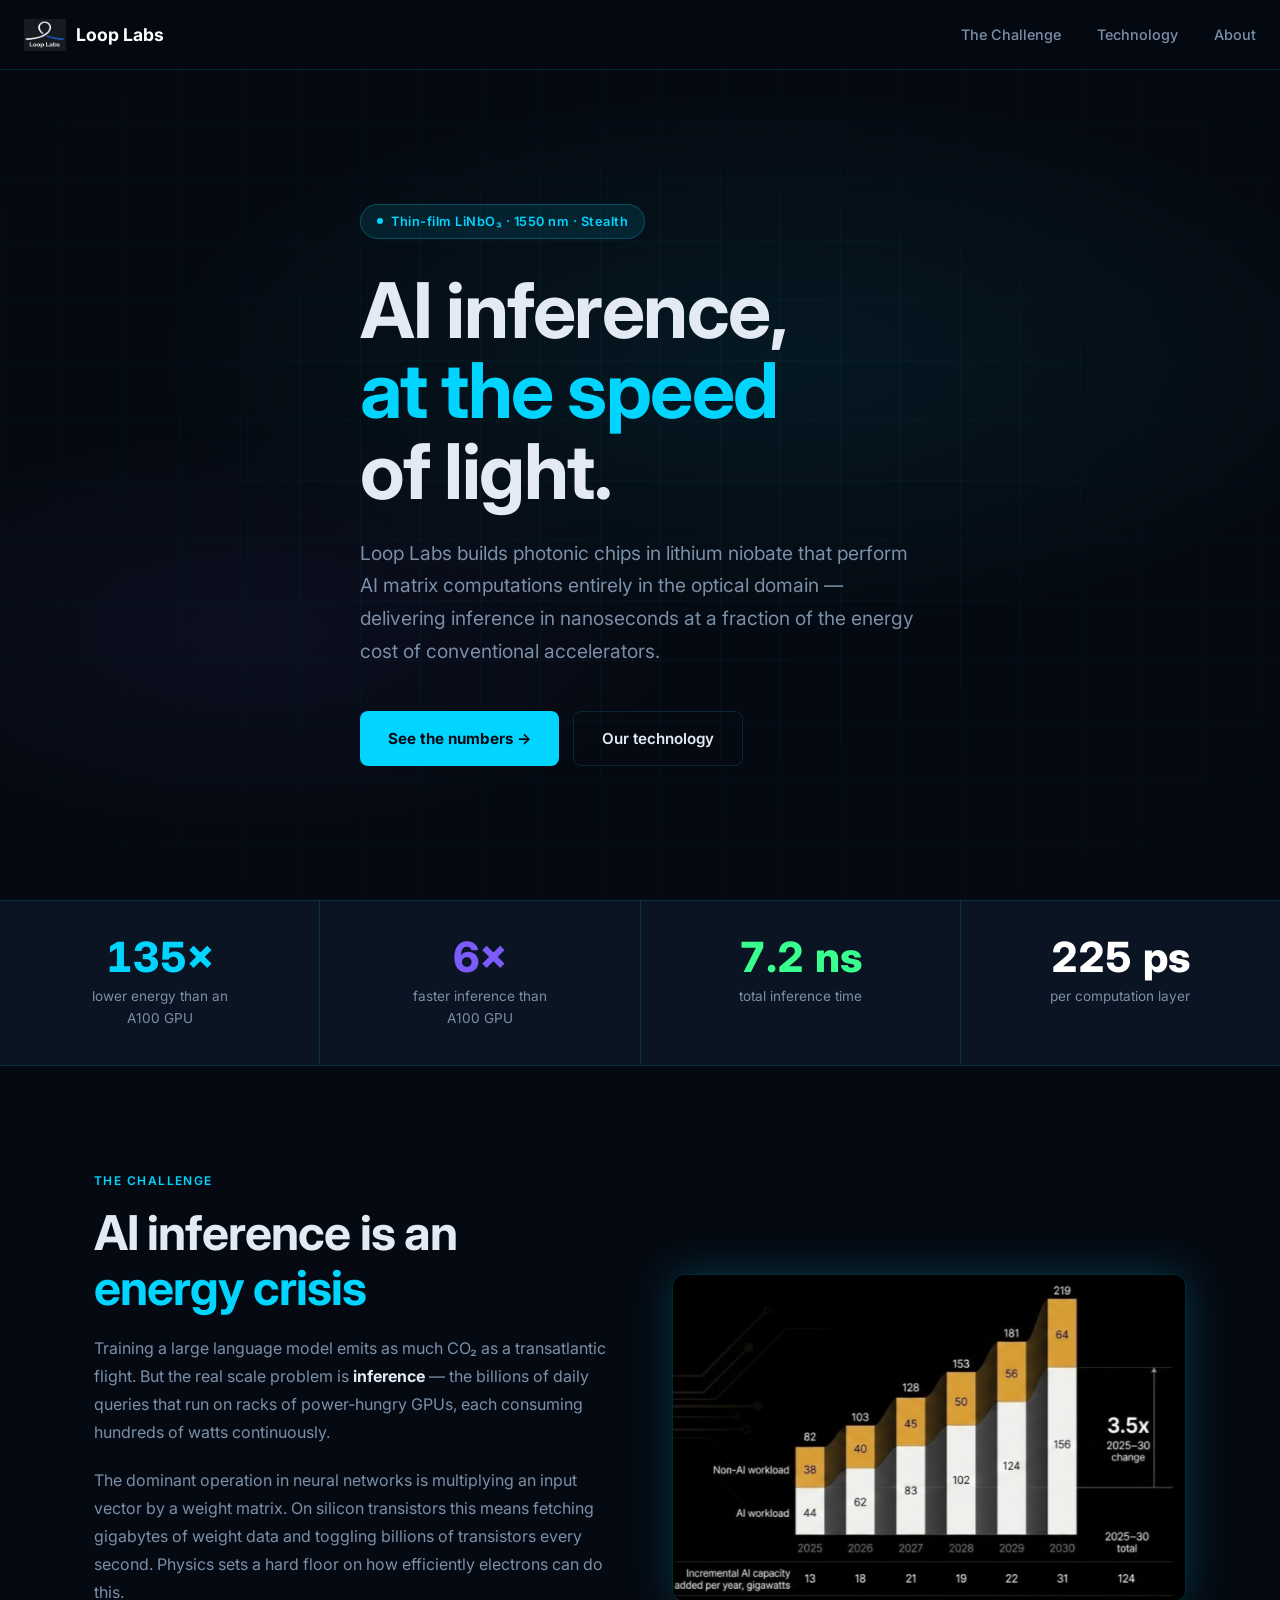
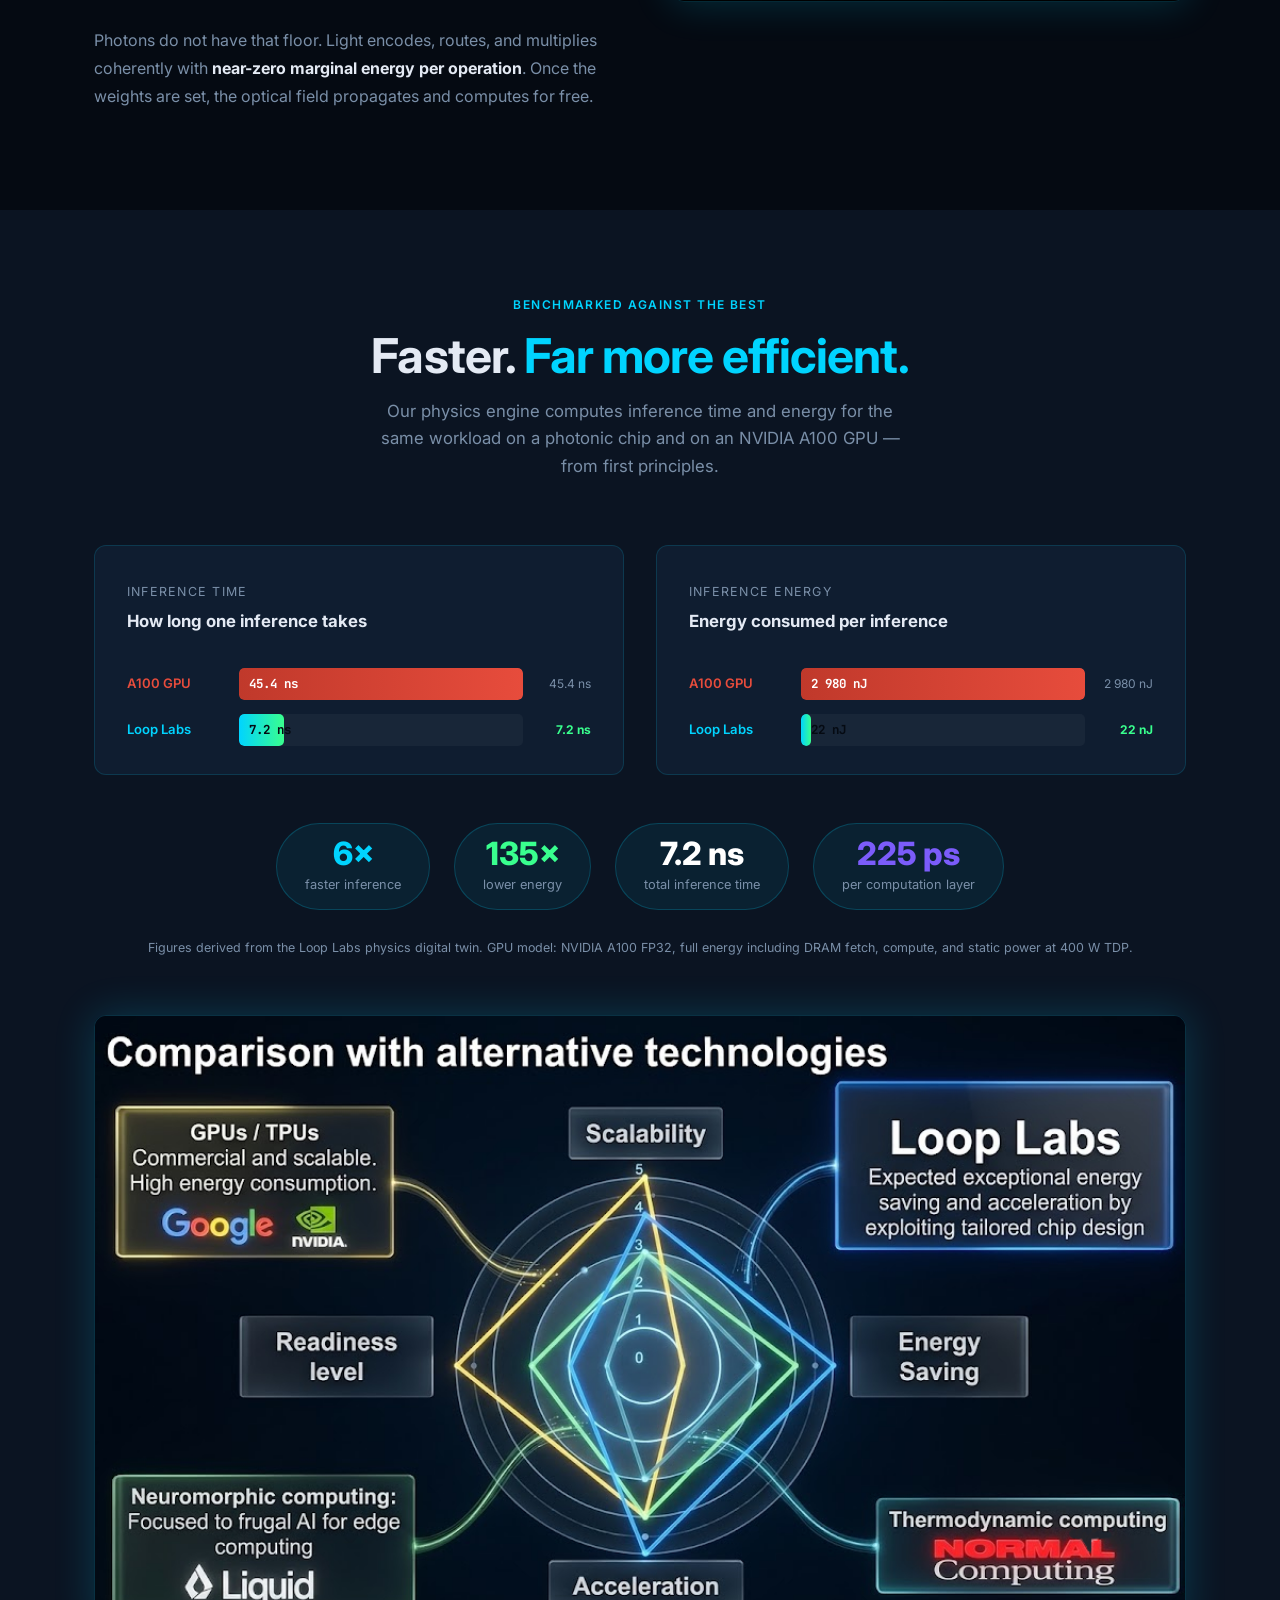
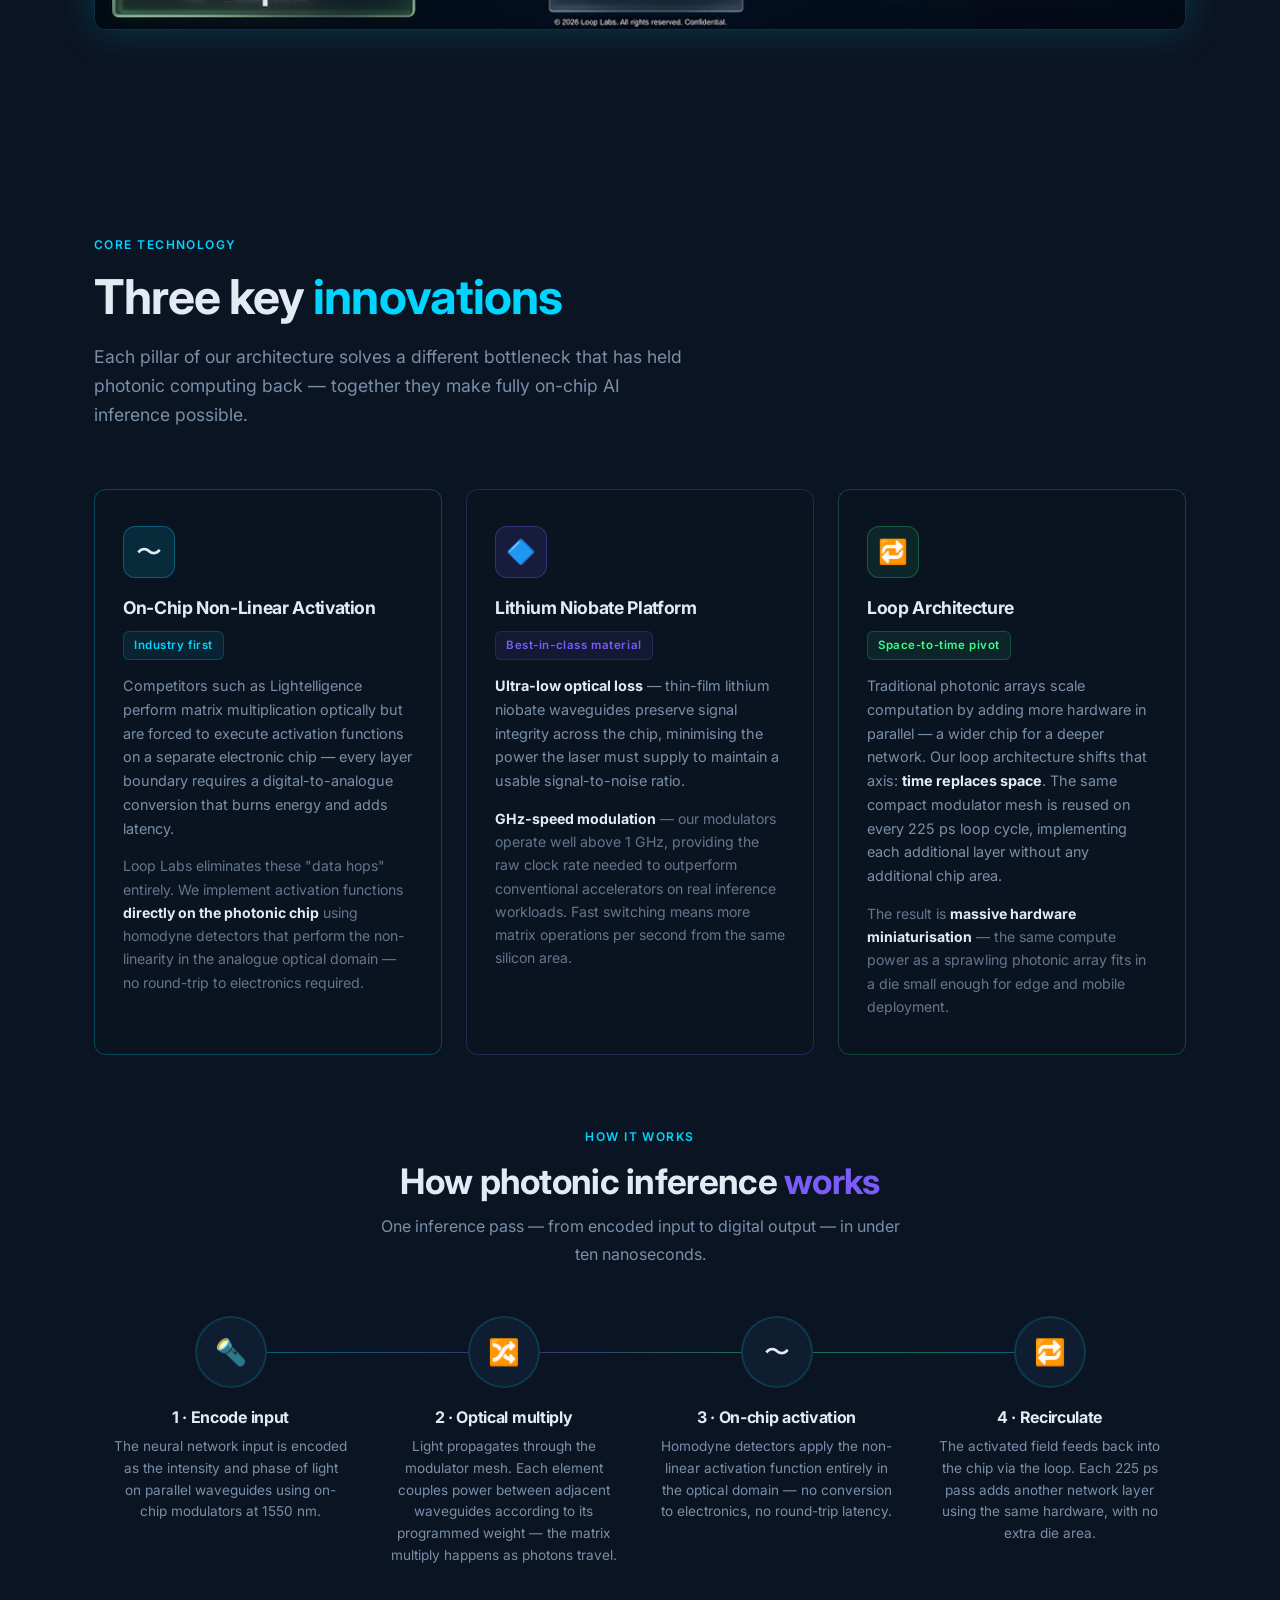
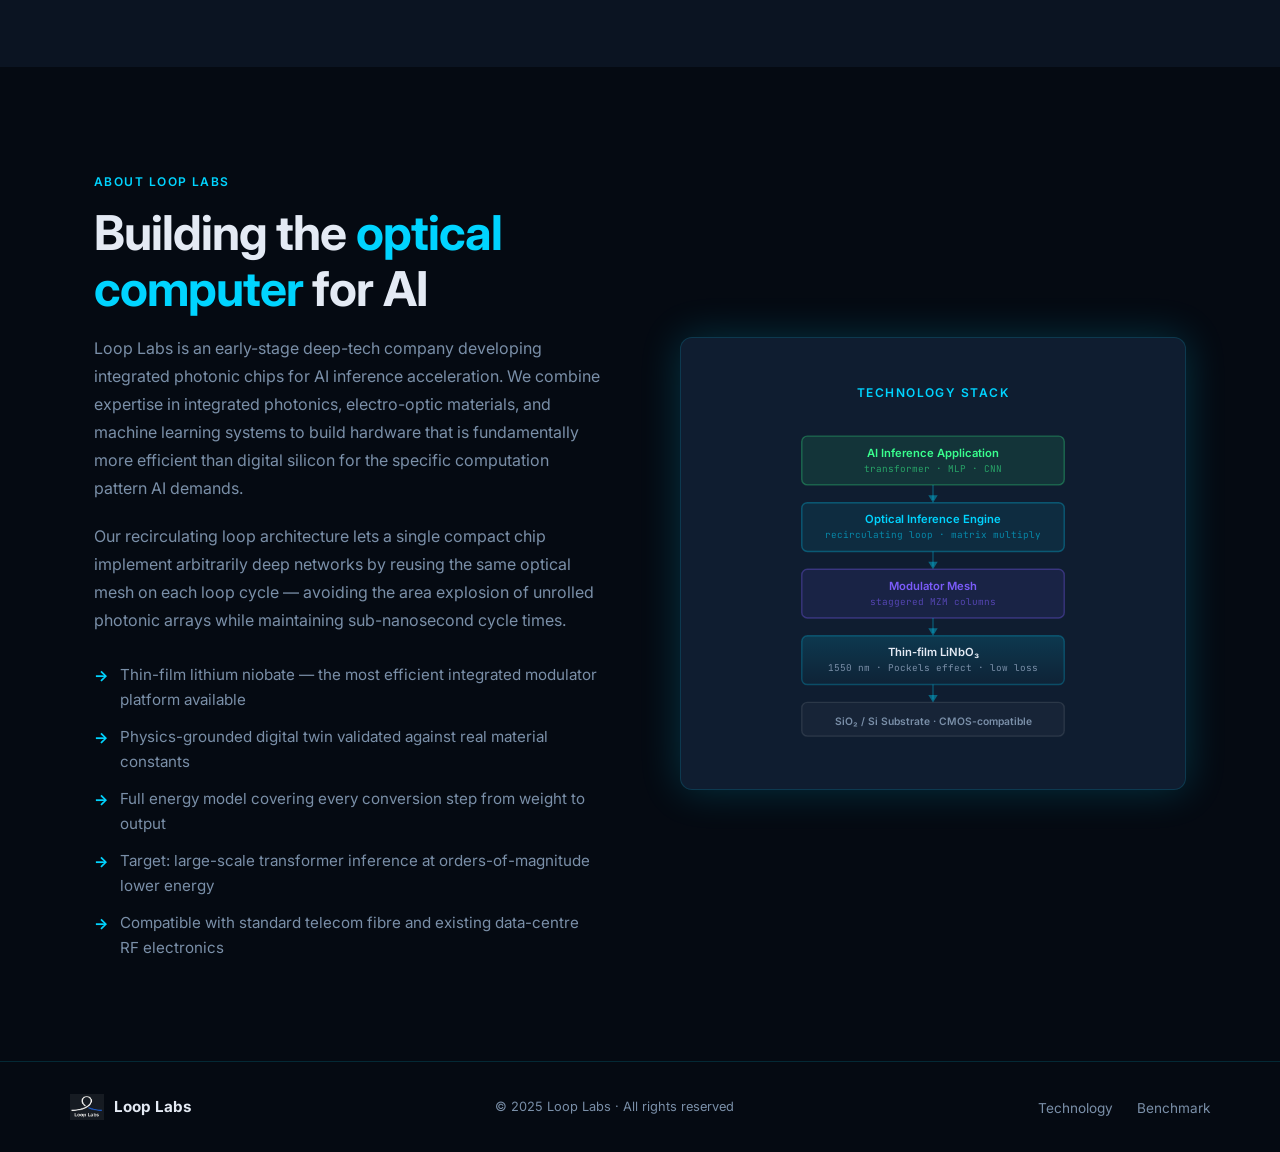
==== index.html @ 41be697d "addition content of extended abstract" ====
<!DOCTYPE html>
<html lang="en">
<head>
  <meta charset="UTF-8" />
  <meta name="viewport" content="width=device-width, initial-scale=1.0" />
  <title>Loop Labs — Photonic AI Acceleration</title>
  <meta name="description" content="Loop Labs builds lithium-niobate photonic chips that accelerate AI inference at orders-of-magnitude lower energy than GPUs." />
  <link rel="preconnect" href="https://fonts.googleapis.com" />
  <link rel="preconnect" href="https://fonts.gstatic.com" crossorigin />
  <link href="https://fonts.googleapis.com/css2?family=Inter:wght@400;500;600;700;800&family=JetBrains+Mono:wght@400;700&display=swap" rel="stylesheet" />
  <link rel="stylesheet" href="style.css" />
  <style>
    /* ── Comparison section ──────────────────────────────────────── */
    #comparison {
      background: var(--bg);
      padding: 80px 0 100px;
    }
    .comparison-header {
      text-align: center;
      margin-bottom: 64px;
    }
    .comparison-header h2 {
      font-size: clamp(2rem, 4vw, 3rem);
      margin-bottom: 14px;
    }
    .comparison-header p {
      color: var(--muted);
      font-size: 1.05rem;
      max-width: 520px;
      margin: 0 auto;
    }
    .compare-grid {
      display: grid;
      grid-template-columns: 1fr 1fr;
      gap: 32px;
      margin-bottom: 48px;
    }
    .compare-card {
      background: var(--bg3);
      border: 1px solid var(--border);
      border-radius: var(--radius);
      padding: 36px 32px 28px;
    }
    .compare-card .c-label {
      font-size: 0.78rem;
      letter-spacing: 0.1em;
      text-transform: uppercase;
      color: var(--muted);
      margin-bottom: 6px;
    }
    .compare-card .c-title {
      font-size: 1.05rem;
      font-weight: 700;
      margin-bottom: 32px;
    }
    .c-bar-group { display: flex; flex-direction: column; gap: 14px; }
    .c-row { display: flex; align-items: center; gap: 12px; }
    .c-name {
      font-size: 0.82rem;
      font-weight: 600;
      width: 100px;
      flex-shrink: 0;
    }
    .c-track {
      flex: 1;
      height: 32px;
      background: rgba(255,255,255,0.04);
      border-radius: 5px;
      overflow: hidden;
    }
    .c-fill {
      height: 100%;
      border-radius: 5px;
      display: flex;
      align-items: center;
      padding-left: 10px;
      font-size: 0.78rem;
      font-weight: 700;
      font-family: var(--font-mono);
      white-space: nowrap;
      transition: width 1.6s cubic-bezier(0.25,0.46,0.45,0.94);
    }
    .c-fill-gpu     { background: linear-gradient(90deg,#c0392b,#e74c3c); color:#fff; width:0; }
    .c-fill-photo   { background: linear-gradient(90deg,#00d4ff,#39ff8e); color:#050a12; width:0; }
    .c-unit { font-size: 0.75rem; color: var(--muted); width: 56px; flex-shrink:0; text-align:right; }

    .compare-advantage {
      display: flex;
      gap: 24px;
      justify-content: center;
      flex-wrap: wrap;
    }
    .adv-pill {
      background: rgba(0,212,255,0.07);
      border: 1px solid rgba(0,212,255,0.2);
      border-radius: 100px;
      padding: 14px 28px;
      text-align: center;
    }
    .adv-pill .adv-num {
      font-size: 2rem;
      font-weight: 800;
      line-height: 1;
      margin-bottom: 4px;
    }
    .adv-pill .adv-desc {
      font-size: 0.8rem;
      color: var(--muted);
    }

    /* ── How it works mesh image ─────────────────────────────────── */
    .mesh-img-wrap {
      background: var(--bg3);
      border: 1px solid var(--border);
      border-radius: var(--radius);
      padding: 24px;
      margin-top: 48px;
      text-align: center;
    }
    .mesh-img-wrap img {
      max-width: 100%;
      border-radius: 8px;
    }
    .mesh-caption {
      margin-top: 14px;
      font-size: 0.8rem;
      color: var(--muted);
    }

    @media (max-width: 720px) {
      .compare-grid { grid-template-columns: 1fr; }
      .cmp-fig-grid { grid-template-columns: 1fr !important; }
    }
  </style>
</head>
<body>

<!-- ── Navigation ──────────────────────────────────────────────────────── -->
<nav id="navbar">
  <div class="nav-logo">
    <img src="logo.png" alt="Loop Labs" onerror="this.style.display='none'" />
    Loop Labs
  </div>
  <ul class="nav-links">
    <li><a href="#problem">The Challenge</a></li>
    <li><a href="#technology">Technology</a></li>
    <li><a href="#about">About</a></li>
  </ul>
</nav>

<!-- ── Hero ────────────────────────────────────────────────────────────── -->
<section id="hero">
  <div class="hero-bg"></div>
  <div class="hero-grid"></div>
  <div class="container">
    <div class="hero-content">
      <div class="hero-badge fade-up">Thin-film LiNbO₃ · 1550 nm · Stealth</div>
      <h1 class="hero-title fade-up delay-1">
        AI inference,<br/>
        <span class="highlight">at the speed</span><br/>
        of light.
      </h1>
      <p class="hero-sub fade-up delay-2">
        Loop Labs builds photonic chips in lithium niobate that perform
        AI matrix computations entirely in the optical domain —
        delivering inference in nanoseconds at a fraction of the energy
        cost of conventional accelerators.
      </p>
      <div class="hero-actions fade-up delay-3">
        <a href="#comparison" class="btn-primary">See the numbers →</a>
        <a href="#technology" class="btn-outline">Our technology</a>
      </div>
    </div>
  </div>

</section>

<!-- ── Stats bar ────────────────────────────────────────────────────────── -->
<div id="stats-bar">
  <div class="stats-bar-inner">
    <div class="stat-item">
      <div class="stat-number highlight">135×</div>
      <div class="stat-desc">lower energy than an A100 GPU</div>
    </div>
    <div class="stat-item">
      <div class="stat-number highlight2">6×</div>
      <div class="stat-desc">faster inference than A100 GPU</div>
    </div>
    <div class="stat-item">
      <div class="stat-number highlight3">7.2 ns</div>
      <div class="stat-desc">total inference time</div>
    </div>
    <div class="stat-item">
      <div class="stat-number" style="color:#fff;">225 ps</div>
      <div class="stat-desc">per computation layer</div>
    </div>
  </div>
</div>

<!-- ── Problem ──────────────────────────────────────────────────────────── -->
<section id="problem">
  <div class="container">
    <div class="problem-grid">
      <div>
        <span class="eyebrow">The challenge</span>
        <h2 class="section-title">AI inference is an <span class="highlight">energy crisis</span></h2>
        <p style="color:var(--muted);margin-bottom:20px;line-height:1.75;">
          Training a large language model emits as much CO₂ as a transatlantic flight.
          But the real scale problem is <strong style="color:var(--text)">inference</strong> — the billions of
          daily queries that run on racks of power-hungry GPUs, each consuming
          hundreds of watts continuously.
        </p>
        <p style="color:var(--muted);margin-bottom:20px;line-height:1.75;">
          The dominant operation in neural networks is multiplying an input
          vector by a weight matrix. On silicon transistors this means fetching
          gigabytes of weight data and toggling billions of transistors every second.
          Physics sets a hard floor on how efficiently electrons can do this.
        </p>
        <p style="color:var(--muted);line-height:1.75;">
          Photons do not have that floor. Light encodes, routes, and multiplies
          coherently with <strong style="color:var(--text)">near-zero marginal energy per operation</strong>.
          Once the weights are set, the optical field propagates and computes for free.
        </p>
      </div>
      <div class="problem-image-wrap">
        <img src="ai_energy.png" alt="AI energy consumption growth chart" />
      </div>
    </div>
  </div>
</section>

<!-- ── Comparison ───────────────────────────────────────────────────────── -->
<section id="comparison" style="background:var(--bg2);padding:80px 0 100px;">
  <div class="container">
    <div class="comparison-header">
      <span class="eyebrow">Benchmarked against the best</span>
      <h2>Faster. <span class="highlight">Far more efficient.</span></h2>
      <p>
        Our physics engine computes inference time and energy for the same
        workload on a photonic chip and on an NVIDIA A100 GPU — from first principles.
      </p>
    </div>

    <div class="compare-grid">
      <!-- Time -->
      <div class="compare-card" id="time-card">
        <div class="c-label">Inference time</div>
        <div class="c-title">How long one inference takes</div>
        <div class="c-bar-group">
          <div class="c-row">
            <div class="c-name" style="color:#e74c3c;">A100 GPU</div>
            <div class="c-track">
              <div class="c-fill c-fill-gpu" id="t-gpu" data-w="100">45.4 ns</div>
            </div>
            <div class="c-unit">45.4 ns</div>
          </div>
          <div class="c-row">
            <div class="c-name" style="color:#00d4ff;">Loop Labs</div>
            <div class="c-track">
              <div class="c-fill c-fill-photo" id="t-photo" data-w="15.8">7.2 ns</div>
            </div>
            <div class="c-unit" style="color:var(--accent3);font-weight:700;">7.2 ns</div>
          </div>
        </div>
      </div>

      <!-- Energy -->
      <div class="compare-card" id="energy-card">
        <div class="c-label">Inference energy</div>
        <div class="c-title">Energy consumed per inference</div>
        <div class="c-bar-group">
          <div class="c-row">
            <div class="c-name" style="color:#e74c3c;">A100 GPU</div>
            <div class="c-track">
              <div class="c-fill c-fill-gpu" id="e-gpu" data-w="100">2 980 nJ</div>
            </div>
            <div class="c-unit">2 980 nJ</div>
          </div>
          <div class="c-row">
            <div class="c-name" style="color:#00d4ff;">Loop Labs</div>
            <div class="c-track">
              <div class="c-fill c-fill-photo" id="e-photo" data-w="0.74">22 nJ</div>
            </div>
            <div class="c-unit" style="color:var(--accent3);font-weight:700;">22 nJ</div>
          </div>
        </div>
      </div>
    </div>

    <!-- Advantage pills -->
    <div class="compare-advantage">
      <div class="adv-pill">
        <div class="adv-num highlight">6×</div>
        <div class="adv-desc">faster inference</div>
      </div>
      <div class="adv-pill">
        <div class="adv-num highlight3">135×</div>
        <div class="adv-desc">lower energy</div>
      </div>
      <div class="adv-pill">
        <div class="adv-num" style="color:#fff;">7.2 ns</div>
        <div class="adv-desc">total inference time</div>
      </div>
      <div class="adv-pill">
        <div class="adv-num highlight2">225 ps</div>
        <div class="adv-desc">per computation layer</div>
      </div>
    </div>

    <p style="text-align:center;font-size:0.78rem;color:var(--muted);margin-top:28px;">
      Figures derived from the Loop Labs physics digital twin. GPU model: NVIDIA A100 FP32, full energy including DRAM fetch, compute, and static power at 400 W TDP.
    </p>

    <!-- comparison.jpeg figure -->
    <div style="margin-top:56px;border-radius:var(--radius);overflow:hidden;border:1px solid var(--border);box-shadow:var(--glow);">
      <img src="comparison.jpeg" alt="Energy and latency comparison chart — Loop Labs photonic chip vs GPU" style="width:100%;height:auto;display:block;" />
    </div>
  </div>
</section>

<!-- ── Technology ──────────────────────────────────────────────────────── -->
<section id="technology">
  <div class="container">
    <span class="eyebrow">Core technology</span>
    <h2 class="section-title">Three key <span class="highlight">innovations</span></h2>
    <p class="section-sub">
      Each pillar of our architecture solves a different bottleneck that has
      held photonic computing back — together they make fully on-chip AI inference possible.
    </p>

    <div class="tech-grid" style="grid-template-columns: repeat(3, 1fr);">

      <!-- Innovation 1: On-chip non-linear activation -->
      <div class="tech-card" style="border-color:rgba(0,212,255,0.25);">
        <div class="tech-icon" style="background:rgba(0,212,255,0.12);border-color:rgba(0,212,255,0.3);font-size:1.6rem;">〜</div>
        <h3>On-Chip Non-Linear Activation</h3>
        <div style="display:inline-block;background:rgba(0,212,255,0.08);border:1px solid rgba(0,212,255,0.2);border-radius:6px;padding:4px 10px;font-size:0.72rem;color:var(--accent);letter-spacing:.05em;font-weight:600;margin-bottom:14px;">Industry first</div>
        <p style="margin-bottom:14px;">
          Competitors such as Lightelligence perform matrix multiplication
          optically but are forced to execute activation functions on a separate
          electronic chip — every layer boundary requires a digital-to-analogue
          conversion that burns energy and adds latency.
        </p>
        <p style="color:rgba(122,143,168,0.8);font-size:0.88rem;line-height:1.65;">
          Loop Labs eliminates these "data hops" entirely. We implement activation
          functions <strong style="color:var(--text)">directly on the photonic chip</strong> using
          homodyne detectors that perform the non-linearity in the analogue optical
          domain — no round-trip to electronics required.
        </p>
      </div>

      <!-- Innovation 2: Lithium Niobate -->
      <div class="tech-card" style="border-color:rgba(123,92,250,0.25);">
        <div class="tech-icon" style="background:rgba(123,92,250,0.12);border-color:rgba(123,92,250,0.3);">🔷</div>
        <h3>Lithium Niobate Platform</h3>
        <div style="display:inline-block;background:rgba(123,92,250,0.08);border:1px solid rgba(123,92,250,0.2);border-radius:6px;padding:4px 10px;font-size:0.72rem;color:var(--accent2);letter-spacing:.05em;font-weight:600;margin-bottom:14px;">Best-in-class material</div>
        <p style="margin-bottom:14px;">
          <strong style="color:var(--text)">Ultra-low optical loss</strong> — thin-film lithium niobate
          waveguides preserve signal integrity across the chip, minimising the power
          the laser must supply to maintain a usable signal-to-noise ratio.
        </p>
        <p style="color:rgba(122,143,168,0.8);font-size:0.88rem;line-height:1.65;">
          <strong style="color:var(--text)">GHz-speed modulation</strong> — our modulators operate well
          above 1 GHz, providing the raw clock rate needed to outperform conventional
          accelerators on real inference workloads. Fast switching means more matrix
          operations per second from the same silicon area.
        </p>
      </div>

      <!-- Innovation 3: Loop Architecture -->
      <div class="tech-card" style="border-color:rgba(57,255,142,0.2);">
        <div class="tech-icon" style="background:rgba(57,255,142,0.08);border-color:rgba(57,255,142,0.25);">🔁</div>
        <h3>Loop Architecture</h3>
        <div style="display:inline-block;background:rgba(57,255,142,0.07);border:1px solid rgba(57,255,142,0.2);border-radius:6px;padding:4px 10px;font-size:0.72rem;color:var(--accent3);letter-spacing:.05em;font-weight:600;margin-bottom:14px;">Space-to-time pivot</div>
        <p style="margin-bottom:14px;">
          Traditional photonic arrays scale computation by adding more hardware in
          parallel — a wider chip for a deeper network. Our loop architecture shifts
          that axis: <strong style="color:var(--text)">time replaces space</strong>. The same
          compact modulator mesh is reused on every 225 ps loop cycle, implementing
          each additional layer without any additional chip area.
        </p>
        <p style="color:rgba(122,143,168,0.8);font-size:0.88rem;line-height:1.65;">
          The result is <strong style="color:var(--text)">massive hardware miniaturisation</strong> —
          the same compute power as a sprawling photonic array fits in a die small
          enough for edge and mobile deployment.
        </p>
      </div>

    </div><!-- /tech-grid -->

    <!-- How photonic inference works -->
    <div style="margin-top:72px;">
      <span class="eyebrow" style="display:block;text-align:center;margin-bottom:14px;">How it works</span>
      <h3 style="font-size:clamp(1.5rem,3vw,2.2rem);text-align:center;margin-bottom:12px;">
        How photonic inference <span class="highlight2">works</span>
      </h3>
      <p style="text-align:center;color:var(--muted);max-width:520px;margin:0 auto 48px;font-size:1rem;line-height:1.7;">
        One inference pass — from encoded input to digital output — in under ten nanoseconds.
      </p>

      <div class="steps">
        <div class="step">
          <div class="step-number">🔦</div>
          <h3>1 · Encode input</h3>
          <p>
            The neural network input is encoded as the intensity and phase of
            light on parallel waveguides using on-chip modulators at 1550 nm.
          </p>
        </div>
        <div class="step">
          <div class="step-number">🔀</div>
          <h3>2 · Optical multiply</h3>
          <p>
            Light propagates through the modulator mesh. Each element couples
            power between adjacent waveguides according to its programmed weight —
            the matrix multiply happens as photons travel.
          </p>
        </div>
        <div class="step">
          <div class="step-number">〜</div>
          <h3>3 · On-chip activation</h3>
          <p>
            Homodyne detectors apply the non-linear activation function entirely
            in the optical domain — no conversion to electronics, no round-trip latency.
          </p>
        </div>
        <div class="step">
          <div class="step-number">🔁</div>
          <h3>4 · Recirculate</h3>
          <p>
            The activated field feeds back into the chip via the loop. Each 225 ps
            pass adds another network layer using the same hardware, with no extra die area.
          </p>
        </div>
      </div>

    </div>

  </div>
</section>

<!-- ── About ────────────────────────────────────────────────────────────── -->
<section id="about">
  <div class="container">
    <div class="about-grid">
      <div class="about-text">
        <span class="eyebrow">About Loop Labs</span>
        <h2 class="section-title">Building the <span class="highlight">optical computer</span> for AI</h2>
        <p>
          Loop Labs is an early-stage deep-tech company developing integrated
          photonic chips for AI inference acceleration. We combine expertise in
          integrated photonics, electro-optic materials, and machine learning
          systems to build hardware that is fundamentally more efficient than
          digital silicon for the specific computation pattern AI demands.
        </p>
        <p>
          Our recirculating loop architecture lets a single compact chip
          implement arbitrarily deep networks by reusing the same optical mesh
          on each loop cycle — avoiding the area explosion of unrolled photonic
          arrays while maintaining sub-nanosecond cycle times.
        </p>
        <ul class="about-list">
          <li>Thin-film lithium niobate — the most efficient integrated modulator platform available</li>
          <li>Physics-grounded digital twin validated against real material constants</li>
          <li>Full energy model covering every conversion step from weight to output</li>
          <li>Target: large-scale transformer inference at orders-of-magnitude lower energy</li>
          <li>Compatible with standard telecom fibre and existing data-centre RF electronics</li>
        </ul>
      </div>

      <div class="about-chip">
        <div class="chip-diagram">
          <p class="eyebrow" style="margin-bottom:20px;">Technology stack</p>
          <svg viewBox="0 0 320 340" xmlns="http://www.w3.org/2000/svg" style="max-width:300px;margin:0 auto;">
            <defs>
              <linearGradient id="layer-grad" x1="0" y1="0" x2="0" y2="1">
                <stop offset="0%" stop-color="#00d4ff" stop-opacity="0.15"/>
                <stop offset="100%" stop-color="#00d4ff" stop-opacity="0.03"/>
              </linearGradient>
            </defs>
            <rect x="20" y="14" width="280" height="52" rx="6" fill="rgba(57,255,142,0.1)" stroke="rgba(57,255,142,0.3)" stroke-width="1.5"/>
            <text x="160" y="36" text-anchor="middle" fill="#39ff8e" font-size="12" font-family="Inter,sans-serif" font-weight="600">AI Inference Application</text>
            <text x="160" y="52" text-anchor="middle" fill="rgba(57,255,142,0.55)" font-size="10" font-family="JetBrains Mono,monospace">transformer · MLP · CNN</text>

            <line x1="160" y1="66" x2="160" y2="82" stroke="rgba(0,212,255,0.3)" stroke-width="1.5"/>
            <polygon points="160,85 155,77 165,77" fill="rgba(0,212,255,0.4)"/>

            <rect x="20" y="85" width="280" height="52" rx="6" fill="rgba(0,212,255,0.08)" stroke="rgba(0,212,255,0.3)" stroke-width="1.5"/>
            <text x="160" y="107" text-anchor="middle" fill="#00d4ff" font-size="12" font-family="Inter,sans-serif" font-weight="600">Optical Inference Engine</text>
            <text x="160" y="123" text-anchor="middle" fill="rgba(0,212,255,0.55)" font-size="10" font-family="JetBrains Mono,monospace">recirculating loop · matrix multiply</text>

            <line x1="160" y1="137" x2="160" y2="153" stroke="rgba(0,212,255,0.3)" stroke-width="1.5"/>
            <polygon points="160,156 155,148 165,148" fill="rgba(0,212,255,0.4)"/>

            <rect x="20" y="156" width="280" height="52" rx="6" fill="rgba(123,92,250,0.1)" stroke="rgba(123,92,250,0.35)" stroke-width="1.5"/>
            <text x="160" y="178" text-anchor="middle" fill="#7b5cfa" font-size="12" font-family="Inter,sans-serif" font-weight="600">Modulator Mesh</text>
            <text x="160" y="194" text-anchor="middle" fill="rgba(123,92,250,0.6)" font-size="10" font-family="JetBrains Mono,monospace">staggered MZM columns</text>

            <line x1="160" y1="208" x2="160" y2="224" stroke="rgba(0,212,255,0.3)" stroke-width="1.5"/>
            <polygon points="160,227 155,219 165,219" fill="rgba(0,212,255,0.4)"/>

            <rect x="20" y="227" width="280" height="52" rx="6" fill="url(#layer-grad)" stroke="rgba(0,212,255,0.25)" stroke-width="1.5"/>
            <text x="160" y="249" text-anchor="middle" fill="#e4eaf4" font-size="12" font-family="Inter,sans-serif" font-weight="600">Thin-film LiNbO₃</text>
            <text x="160" y="265" text-anchor="middle" fill="var(--muted)" font-size="10" font-family="JetBrains Mono,monospace">1550 nm · Pockels effect · low loss</text>

            <line x1="160" y1="279" x2="160" y2="295" stroke="rgba(0,212,255,0.3)" stroke-width="1.5"/>
            <polygon points="160,298 155,290 165,290" fill="rgba(0,212,255,0.4)"/>

            <rect x="20" y="298" width="280" height="36" rx="6" fill="rgba(255,255,255,0.03)" stroke="rgba(255,255,255,0.1)" stroke-width="1.5"/>
            <text x="160" y="322" text-anchor="middle" fill="var(--muted)" font-size="11" font-family="Inter,sans-serif" font-weight="600">SiO₂ / Si Substrate · CMOS-compatible</text>
          </svg>
        </div>
      </div>
    </div>
  </div>
</section>

<!-- ── Footer ───────────────────────────────────────────────────────────── -->
<footer>
  <div class="footer-inner">
    <div class="footer-logo">
      <img src="logo.png" alt="Loop Labs" onerror="this.style.display='none'" />
      Loop Labs
    </div>
    <span class="footer-copy">© 2025 Loop Labs · All rights reserved</span>
    <ul class="footer-links">
      <li><a href="#technology">Technology</a></li>
      <li><a href="#comparison">Benchmark</a></li>
    </ul>
  </div>
</footer>

<script>
  // ── Animate comparison bars on scroll ──────────────────────────────────
  const animateBars = (entries, observer) => {
    entries.forEach(entry => {
      if (!entry.isIntersecting) return;
      const card = entry.target;
      card.querySelectorAll('.c-fill').forEach(bar => {
        const w = bar.dataset.w;
        bar.style.width = w + '%';
      });
      observer.unobserve(card);
    });
  };
  const barObs = new IntersectionObserver(animateBars, { threshold: 0.3 });
  document.querySelectorAll('#time-card, #energy-card').forEach(c => barObs.observe(c));

  // ── Problem section bar ────────────────────────────────────────────────
  const problemObs = new IntersectionObserver((entries) => {
    entries.forEach(entry => {
      if (!entry.isIntersecting) return;
      const bar = document.getElementById('photo-bar');
      if (bar) {
        bar.style.transition = 'width 1.8s cubic-bezier(0.25,0.46,0.45,0.94)';
        bar.style.width = '0.74%';
      }
      problemObs.disconnect();
    });
  }, { threshold: 0.3 });
  const chart = document.getElementById('bar-chart');
  if (chart) problemObs.observe(chart);

  // ── Fade-up on scroll ───────────────────────────────────────────────────
  const fadeObs = new IntersectionObserver((entries) => {
    entries.forEach(entry => {
      if (entry.isIntersecting) {
        entry.target.style.opacity = '1';
        entry.target.style.transform = 'none';
        fadeObs.unobserve(entry.target);
      }
    });
  }, { threshold: 0.12 });

  document.querySelectorAll(
    '.tech-card, .step, .metric-card, .perf-table, .about-text p, .about-list li, .adv-pill, .compare-card'
  ).forEach(el => {
    el.style.opacity = '0';
    el.style.transform = 'translateY(18px)';
    el.style.transition = 'opacity 0.55s ease, transform 0.55s ease';
    fadeObs.observe(el);
  });

  // ── Navbar tint ─────────────────────────────────────────────────────────
  window.addEventListener('scroll', () => {
    const nav = document.getElementById('navbar');
    nav.style.background = window.scrollY > 20
      ? 'rgba(5,10,18,0.97)'
      : 'rgba(5,10,18,0.85)';
  }, { passive: true });
</script>

</body>
</html>
---- style.css ----
/* ── Reset & Base ─────────────────────────────────────────────────────────── */
*, *::before, *::after { box-sizing: border-box; margin: 0; padding: 0; }

:root {
  --bg:          #050a12;
  --bg2:         #0b1422;
  --bg3:         #0f1d30;
  --accent:      #00d4ff;
  --accent2:     #7b5cfa;
  --accent3:     #39ff8e;
  --text:        #e4eaf4;
  --muted:       #7a8fa8;
  --border:      rgba(0,212,255,0.15);
  --card-bg:     rgba(11,20,34,0.8);
  --glow:        0 0 40px rgba(0,212,255,0.2);
  --radius:      12px;
  --transition:  0.3s ease;
  --font:        'Inter', system-ui, -apple-system, sans-serif;
  --font-mono:   'JetBrains Mono', 'Fira Mono', monospace;
}

html { scroll-behavior: smooth; font-size: 16px; }

body {
  font-family: var(--font);
  background: var(--bg);
  color: var(--text);
  line-height: 1.65;
  overflow-x: hidden;
}

a { color: var(--accent); text-decoration: none; transition: color var(--transition); }
a:hover { color: #fff; }

img { max-width: 100%; display: block; }

h1, h2, h3, h4 { font-weight: 700; line-height: 1.15; letter-spacing: -0.02em; }

section { padding: 100px 0; }

.container {
  max-width: 1140px;
  margin: 0 auto;
  padding: 0 24px;
}

/* ── Typography helpers ──────────────────────────────────────────────────── */
.eyebrow {
  display: inline-block;
  font-size: 0.75rem;
  font-weight: 600;
  letter-spacing: 0.12em;
  text-transform: uppercase;
  color: var(--accent);
  margin-bottom: 14px;
}

.section-title {
  font-size: clamp(2rem, 4vw, 3rem);
  margin-bottom: 18px;
}

.section-sub {
  font-size: 1.1rem;
  color: var(--muted);
  max-width: 600px;
  margin-bottom: 60px;
}

.highlight { color: var(--accent); }
.highlight2 { color: var(--accent2); }
.highlight3 { color: var(--accent3); }

/* ── Navigation ──────────────────────────────────────────────────────────── */
nav {
  position: fixed;
  top: 0; left: 0; right: 0;
  z-index: 100;
  padding: 0 24px;
  height: 70px;
  display: flex;
  align-items: center;
  justify-content: space-between;
  background: rgba(5,10,18,0.85);
  backdrop-filter: blur(12px);
  border-bottom: 1px solid var(--border);
  transition: background var(--transition);
}

.nav-logo {
  display: flex;
  align-items: center;
  gap: 10px;
  font-weight: 700;
  font-size: 1.1rem;
  color: #fff;
}

.nav-logo img { height: 32px; width: auto; }

.nav-links {
  display: flex;
  list-style: none;
  gap: 36px;
}

.nav-links a {
  color: var(--muted);
  font-size: 0.9rem;
  font-weight: 500;
  transition: color var(--transition);
}
.nav-links a:hover { color: var(--text); }

.nav-cta {
  background: var(--accent);
  color: #050a12 !important;
  padding: 8px 20px;
  border-radius: 6px;
  font-weight: 600 !important;
  transition: opacity var(--transition) !important;
}
.nav-cta:hover { opacity: 0.85; }

/* ── Hero ─────────────────────────────────────────────────────────────────── */
#hero {
  min-height: 100vh;
  display: flex;
  align-items: center;
  position: relative;
  overflow: hidden;
  padding: 0;
}

.hero-bg {
  position: absolute;
  inset: 0;
  background:
    radial-gradient(ellipse 80% 50% at 60% 40%, rgba(0,212,255,0.07) 0%, transparent 60%),
    radial-gradient(ellipse 60% 40% at 20% 70%, rgba(123,92,250,0.06) 0%, transparent 55%),
    var(--bg);
  z-index: 0;
}

.hero-grid {
  position: absolute;
  inset: 0;
  background-image:
    linear-gradient(rgba(0,212,255,0.04) 1px, transparent 1px),
    linear-gradient(90deg, rgba(0,212,255,0.04) 1px, transparent 1px);
  background-size: 60px 60px;
  z-index: 0;
  mask-image: radial-gradient(ellipse 80% 80% at 50% 50%, black 30%, transparent 80%);
}

.hero-content {
  position: relative;
  z-index: 1;
  max-width: 700px;
  padding-top: 70px;
}

.hero-badge {
  display: inline-flex;
  align-items: center;
  gap: 8px;
  background: rgba(0,212,255,0.1);
  border: 1px solid rgba(0,212,255,0.25);
  border-radius: 100px;
  padding: 6px 16px;
  font-size: 0.8rem;
  font-weight: 600;
  color: var(--accent);
  letter-spacing: 0.04em;
  margin-bottom: 32px;
}

.hero-badge::before {
  content: '';
  width: 6px; height: 6px;
  border-radius: 50%;
  background: var(--accent);
  animation: pulse 2s infinite;
}

@keyframes pulse {
  0%, 100% { opacity: 1; transform: scale(1); }
  50% { opacity: 0.5; transform: scale(0.8); }
}

.hero-title {
  font-size: clamp(2.8rem, 6vw, 5rem);
  line-height: 1.05;
  margin-bottom: 24px;
}

.hero-sub {
  font-size: 1.2rem;
  color: var(--muted);
  max-width: 560px;
  margin-bottom: 44px;
  line-height: 1.7;
}

.hero-actions {
  display: flex;
  gap: 14px;
  flex-wrap: wrap;
}

.btn-primary {
  background: var(--accent);
  color: #050a12;
  font-weight: 700;
  padding: 14px 28px;
  border-radius: 8px;
  font-size: 0.95rem;
  display: inline-flex;
  align-items: center;
  gap: 8px;
  transition: opacity var(--transition), transform var(--transition);
  border: none;
  cursor: pointer;
}
.btn-primary:hover { opacity: 0.88; color: #050a12; transform: translateY(-1px); }

.btn-outline {
  background: transparent;
  color: var(--text);
  font-weight: 600;
  padding: 14px 28px;
  border-radius: 8px;
  font-size: 0.95rem;
  border: 1px solid var(--border);
  display: inline-flex;
  align-items: center;
  gap: 8px;
  transition: border-color var(--transition), color var(--transition), transform var(--transition);
}
.btn-outline:hover { border-color: var(--accent); color: var(--accent); transform: translateY(-1px); }

.hero-visual {
  position: absolute;
  right: -40px;
  top: 50%;
  transform: translateY(-50%);
  width: min(560px, 50vw);
  z-index: 1;
  opacity: 0.85;
}

/* ── Chip SVG animation ───────────────────────────────────────────────────── */
.chip-svg { width: 100%; height: auto; }

.wg-line { stroke: rgba(0,212,255,0.3); stroke-width: 2; fill: none; }
.wg-active { stroke: var(--accent); stroke-width: 2.5; }
.mzm-box { fill: rgba(0,212,255,0.08); stroke: rgba(0,212,255,0.4); stroke-width: 1.5; rx: 4; }
.mzm-active { fill: rgba(0,212,255,0.18); stroke: var(--accent); }

.photon {
  r: 3;
  fill: var(--accent);
  filter: drop-shadow(0 0 4px var(--accent));
}

/* ── Stats bar ────────────────────────────────────────────────────────────── */
#stats-bar {
  padding: 0;
  background: var(--bg2);
  border-top: 1px solid var(--border);
  border-bottom: 1px solid var(--border);
}

.stats-bar-inner {
  display: flex;
  justify-content: space-around;
  align-items: stretch;
  flex-wrap: wrap;
}

.stat-item {
  padding: 36px 24px;
  text-align: center;
  flex: 1;
  min-width: 180px;
  border-right: 1px solid var(--border);
  transition: background var(--transition);
}
.stat-item:last-child { border-right: none; }
.stat-item:hover { background: rgba(0,212,255,0.04); }

.stat-number {
  font-size: 2.6rem;
  font-weight: 800;
  line-height: 1;
  font-variant-numeric: tabular-nums;
  margin-bottom: 6px;
}

.stat-desc { font-size: 0.85rem; color: var(--muted); max-width: 160px; margin: 0 auto; }

/* ── Problem section ─────────────────────────────────────────────────────── */
#problem { background: var(--bg); }

.problem-grid {
  display: grid;
  grid-template-columns: 1fr 1fr;
  gap: 64px;
  align-items: center;
}

.problem-chart {
  background: var(--bg3);
  border: 1px solid var(--border);
  border-radius: var(--radius);
  padding: 32px;
  box-shadow: var(--glow);
}

.bar-chart { width: 100%; }

.bar-row {
  display: flex;
  align-items: center;
  gap: 14px;
  margin-bottom: 18px;
}
.bar-row:last-child { margin-bottom: 0; }

.bar-label {
  font-size: 0.8rem;
  color: var(--muted);
  width: 90px;
  flex-shrink: 0;
  text-align: right;
}

.bar-track {
  flex: 1;
  height: 28px;
  background: rgba(255,255,255,0.04);
  border-radius: 4px;
  overflow: hidden;
  position: relative;
}

.bar-fill {
  height: 100%;
  border-radius: 4px;
  display: flex;
  align-items: center;
  padding-left: 10px;
  font-size: 0.75rem;
  font-weight: 700;
  font-family: var(--font-mono);
  color: #050a12;
  transition: width 1.5s cubic-bezier(0.25,0.46,0.45,0.94);
}

.bar-gpu   { background: linear-gradient(90deg, #ff4d4d, #ff8c4d); width: 100%; }
.bar-photo { background: linear-gradient(90deg, var(--accent), var(--accent3)); width: 0.19%; }

.bar-value {
  font-size: 0.75rem;
  font-family: var(--font-mono);
  color: var(--muted);
  width: 80px;
  flex-shrink: 0;
}

.chart-caption {
  margin-top: 20px;
  font-size: 0.78rem;
  color: var(--muted);
  text-align: center;
}

.problem-image-wrap {
  border-radius: var(--radius);
  overflow: hidden;
  border: 1px solid var(--border);
  box-shadow: var(--glow);
  align-self: center;
}

.problem-image-wrap img {
  width: 100%;
  height: auto;
  display: block;
  border-radius: var(--radius);
}

/* ── Technology section ──────────────────────────────────────────────────── */
#technology { background: var(--bg2); }

.tech-grid {
  display: grid;
  grid-template-columns: repeat(3, 1fr);
  gap: 24px;
  margin-top: 20px;
}

.tech-card {
  background: var(--card-bg);
  border: 1px solid var(--border);
  border-radius: var(--radius);
  padding: 36px 28px;
  transition: border-color var(--transition), transform var(--transition), box-shadow var(--transition);
}

.tech-card:hover {
  border-color: rgba(0,212,255,0.45);
  transform: translateY(-4px);
  box-shadow: 0 16px 40px rgba(0,212,255,0.1);
}

.tech-icon {
  width: 52px;
  height: 52px;
  border-radius: 12px;
  background: rgba(0,212,255,0.1);
  border: 1px solid rgba(0,212,255,0.2);
  display: flex;
  align-items: center;
  justify-content: center;
  margin-bottom: 20px;
  font-size: 1.5rem;
}

.tech-card h3 { font-size: 1.1rem; margin-bottom: 12px; }
.tech-card p { font-size: 0.9rem; color: var(--muted); line-height: 1.65; }

/* ── How it works ────────────────────────────────────────────────────────── */
#how-it-works { background: var(--bg); }

.steps {
  display: grid;
  grid-template-columns: repeat(4, 1fr);
  gap: 0;
  position: relative;
  margin-top: 20px;
}

.steps::before {
  content: '';
  position: absolute;
  top: 36px;
  left: calc(12.5% + 24px);
  right: calc(12.5% + 24px);
  height: 1px;
  background: linear-gradient(90deg, var(--accent), var(--accent2), var(--accent3), var(--accent));
  opacity: 0.4;
}

.step {
  text-align: center;
  padding: 0 20px;
}

.step-number {
  width: 72px;
  height: 72px;
  border-radius: 50%;
  background: var(--bg3);
  border: 2px solid var(--border);
  display: flex;
  align-items: center;
  justify-content: center;
  margin: 0 auto 20px;
  font-size: 1.6rem;
  position: relative;
  z-index: 1;
  transition: border-color var(--transition), background var(--transition);
}

.step:hover .step-number {
  border-color: var(--accent);
  background: rgba(0,212,255,0.08);
}

.step h3 { font-size: 1rem; margin-bottom: 10px; }
.step p { font-size: 0.85rem; color: var(--muted); line-height: 1.6; }

/* ── Performance section ─────────────────────────────────────────────────── */
#performance { background: var(--bg2); }

.perf-grid {
  display: grid;
  grid-template-columns: 1fr 1fr;
  gap: 48px;
  align-items: start;
}

.perf-table {
  background: var(--bg3);
  border: 1px solid var(--border);
  border-radius: var(--radius);
  overflow: hidden;
}

.perf-table table {
  width: 100%;
  border-collapse: collapse;
}

.perf-table th {
  background: rgba(0,212,255,0.07);
  padding: 14px 20px;
  text-align: left;
  font-size: 0.8rem;
  color: var(--muted);
  letter-spacing: 0.08em;
  text-transform: uppercase;
  border-bottom: 1px solid var(--border);
}

.perf-table td {
  padding: 14px 20px;
  border-bottom: 1px solid rgba(0,212,255,0.07);
  font-size: 0.9rem;
}

.perf-table tr:last-child td { border-bottom: none; }

.perf-table .winner { color: var(--accent3); font-weight: 700; }
.perf-table .loser  { color: var(--muted); }

.tag-photonic {
  background: rgba(57,255,142,0.12);
  color: var(--accent3);
  border: 1px solid rgba(57,255,142,0.25);
  padding: 2px 10px;
  border-radius: 100px;
  font-size: 0.75rem;
  font-weight: 600;
}

.tag-digital {
  background: rgba(255,77,77,0.1);
  color: #ff7a7a;
  border: 1px solid rgba(255,77,77,0.2);
  padding: 2px 10px;
  border-radius: 100px;
  font-size: 0.75rem;
  font-weight: 600;
}

.perf-metrics {
  display: flex;
  flex-direction: column;
  gap: 20px;
}

.metric-card {
  background: var(--card-bg);
  border: 1px solid var(--border);
  border-radius: var(--radius);
  padding: 28px;
  transition: border-color var(--transition);
}

.metric-card:hover { border-color: rgba(0,212,255,0.4); }

.metric-label { font-size: 0.8rem; color: var(--muted); margin-bottom: 8px; letter-spacing: 0.05em; text-transform: uppercase; }
.metric-value { font-size: 2rem; font-weight: 800; font-family: var(--font-mono); }
.metric-note  { font-size: 0.8rem; color: var(--muted); margin-top: 6px; }

/* ── About section ───────────────────────────────────────────────────────── */
#about { background: var(--bg); }

.about-grid {
  display: grid;
  grid-template-columns: 1fr 1fr;
  gap: 80px;
  align-items: center;
}

.about-text p {
  color: var(--muted);
  margin-bottom: 20px;
  line-height: 1.75;
}

.about-list {
  list-style: none;
  margin-top: 28px;
  display: flex;
  flex-direction: column;
  gap: 12px;
}

.about-list li {
  display: flex;
  align-items: flex-start;
  gap: 12px;
  font-size: 0.95rem;
  color: var(--muted);
}

.about-list li::before {
  content: '→';
  color: var(--accent);
  font-weight: 700;
  flex-shrink: 0;
  margin-top: 1px;
}

.about-chip {
  position: relative;
}

.chip-diagram {
  background: var(--bg3);
  border: 1px solid var(--border);
  border-radius: var(--radius);
  padding: 40px;
  text-align: center;
  box-shadow: var(--glow);
}

.chip-diagram svg { width: 100%; max-width: 340px; margin: 0 auto; }

/* ── Contact / CTA section ───────────────────────────────────────────────── */
#contact {
  background: linear-gradient(135deg, var(--bg2) 0%, var(--bg3) 100%);
  border-top: 1px solid var(--border);
  text-align: center;
  padding: 100px 0;
}

.contact-inner { max-width: 640px; margin: 0 auto; }
.contact-inner .section-title { margin-bottom: 20px; }
.contact-inner .section-sub { margin: 0 auto 44px; }

.contact-actions {
  display: flex;
  gap: 14px;
  justify-content: center;
  flex-wrap: wrap;
}

/* ── Footer ──────────────────────────────────────────────────────────────── */
footer {
  background: var(--bg);
  border-top: 1px solid var(--border);
  padding: 32px 24px;
}

.footer-inner {
  max-width: 1140px;
  margin: 0 auto;
  display: flex;
  justify-content: space-between;
  align-items: center;
  flex-wrap: wrap;
  gap: 16px;
}

.footer-logo {
  display: flex;
  align-items: center;
  gap: 10px;
  font-weight: 700;
  color: var(--text);
  font-size: 0.95rem;
}

.footer-logo img { height: 26px; }

.footer-copy { font-size: 0.8rem; color: var(--muted); }

.footer-links {
  display: flex;
  gap: 24px;
  list-style: none;
}

.footer-links a { font-size: 0.85rem; color: var(--muted); }
.footer-links a:hover { color: var(--text); }

/* ── Divider chip vis ────────────────────────────────────────────────────── */
.chip-mesh {
  display: flex;
  align-items: center;
  justify-content: center;
  padding: 8px 0;
}

/* ── Animations ──────────────────────────────────────────────────────────── */
@keyframes fadeUp {
  from { opacity: 0; transform: translateY(24px); }
  to   { opacity: 1; transform: translateY(0); }
}

.fade-up { opacity: 0; animation: fadeUp 0.7s ease forwards; }
.delay-1 { animation-delay: 0.1s; }
.delay-2 { animation-delay: 0.2s; }
.delay-3 { animation-delay: 0.35s; }
.delay-4 { animation-delay: 0.5s; }

/* animate bars in when visible */
.bar-fill.animated { width: 0; }

/* ── Responsive ──────────────────────────────────────────────────────────── */
@media (max-width: 960px) {
  .hero-visual { display: none; }
  .problem-grid, .about-grid, .perf-grid { grid-template-columns: 1fr; gap: 40px; }
  .tech-grid { grid-template-columns: 1fr 1fr; }
  .steps { grid-template-columns: 1fr 1fr; gap: 32px; }
  .steps::before { display: none; }
  .nav-links { display: none; }
}

@media (max-width: 600px) {
  section { padding: 64px 0; }
  .tech-grid { grid-template-columns: 1fr; }
  .steps { grid-template-columns: 1fr; }
  .stats-bar-inner { flex-direction: column; }
  .stat-item { border-right: none; border-bottom: 1px solid var(--border); }
  .stat-item:last-child { border-bottom: none; }
}
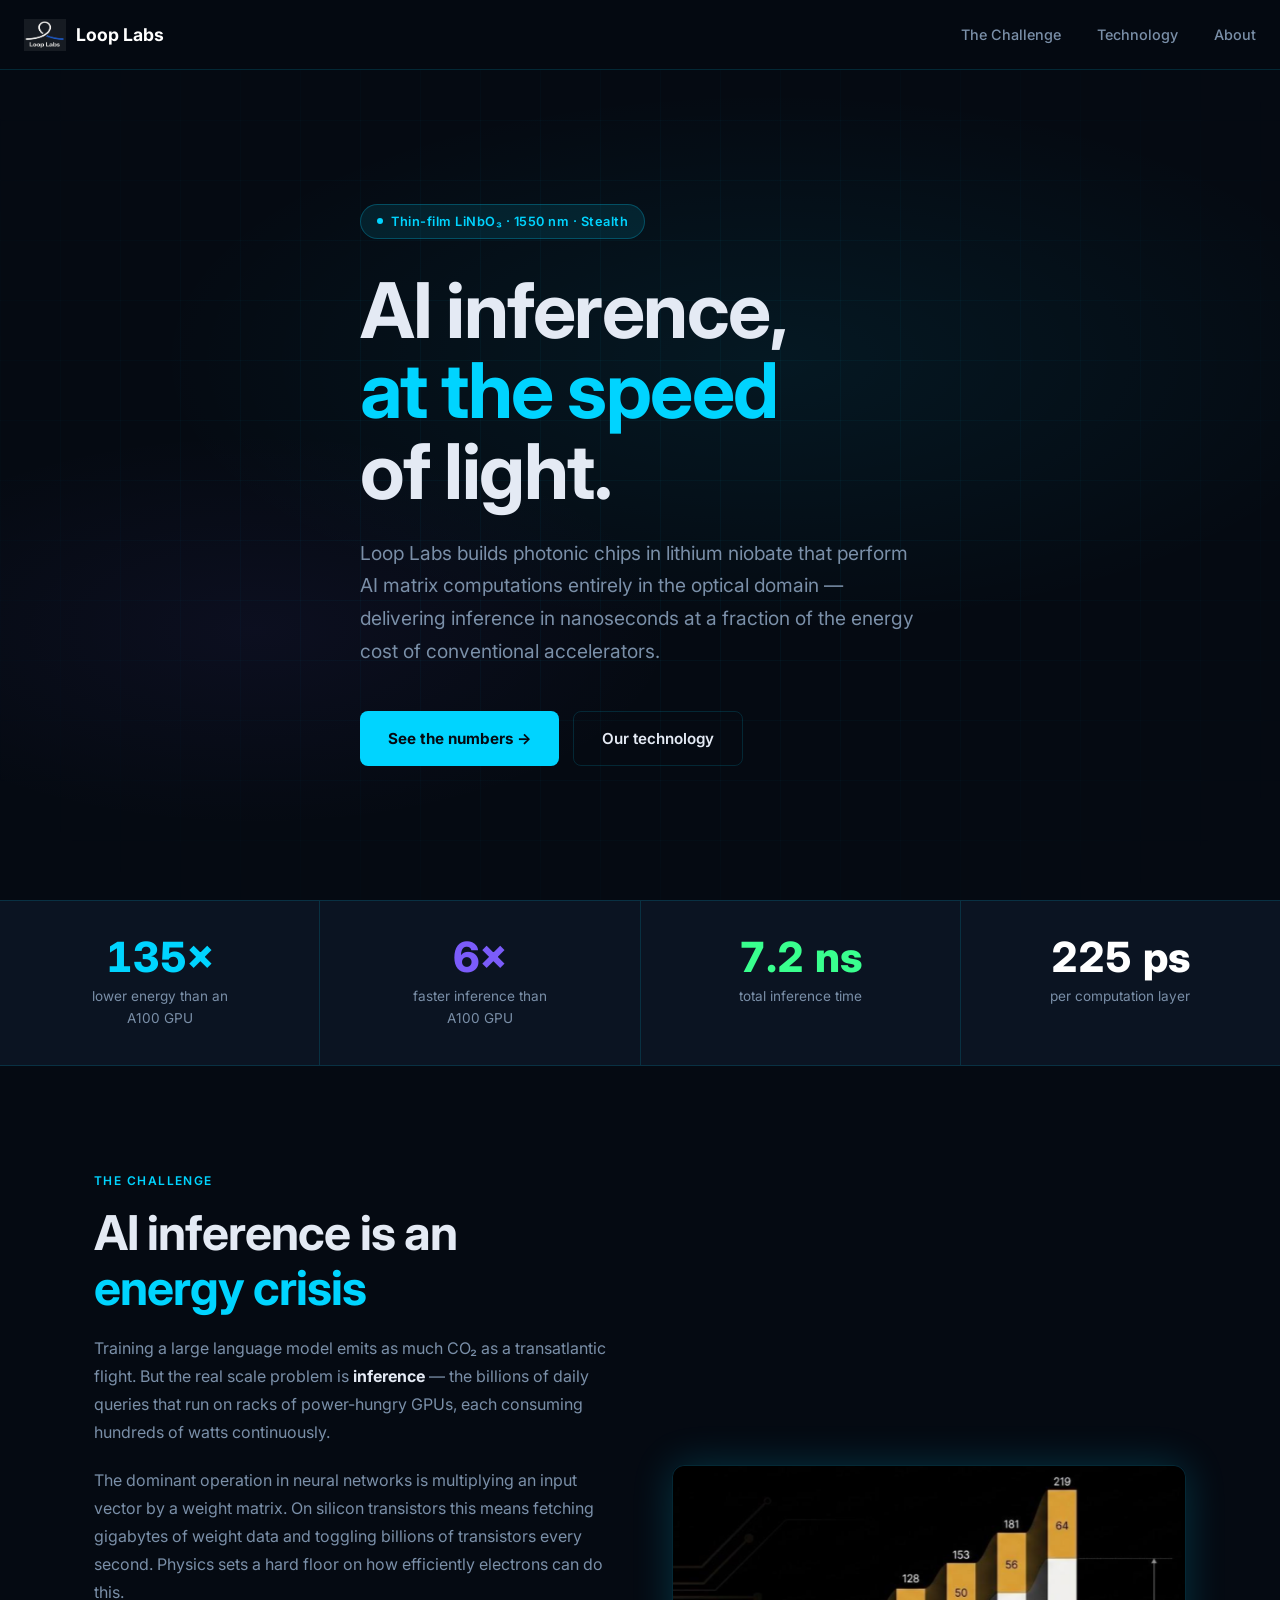
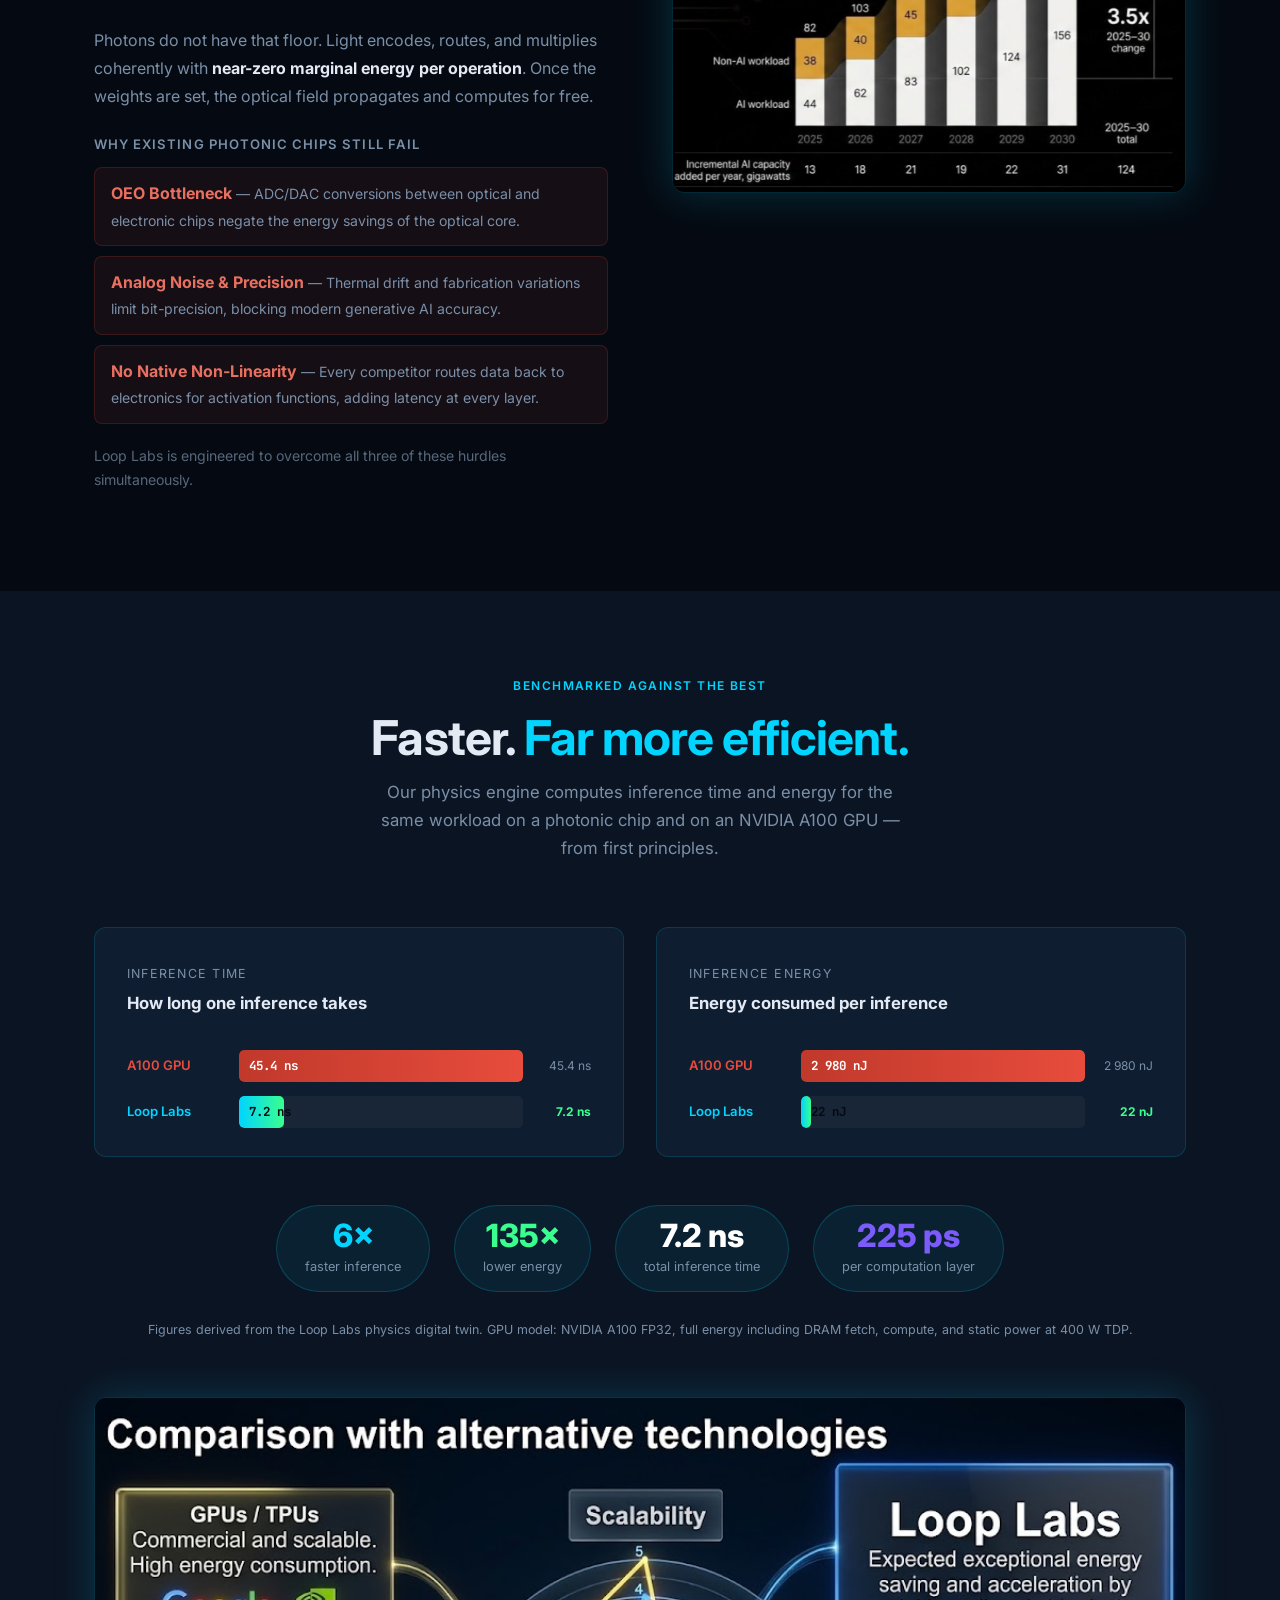
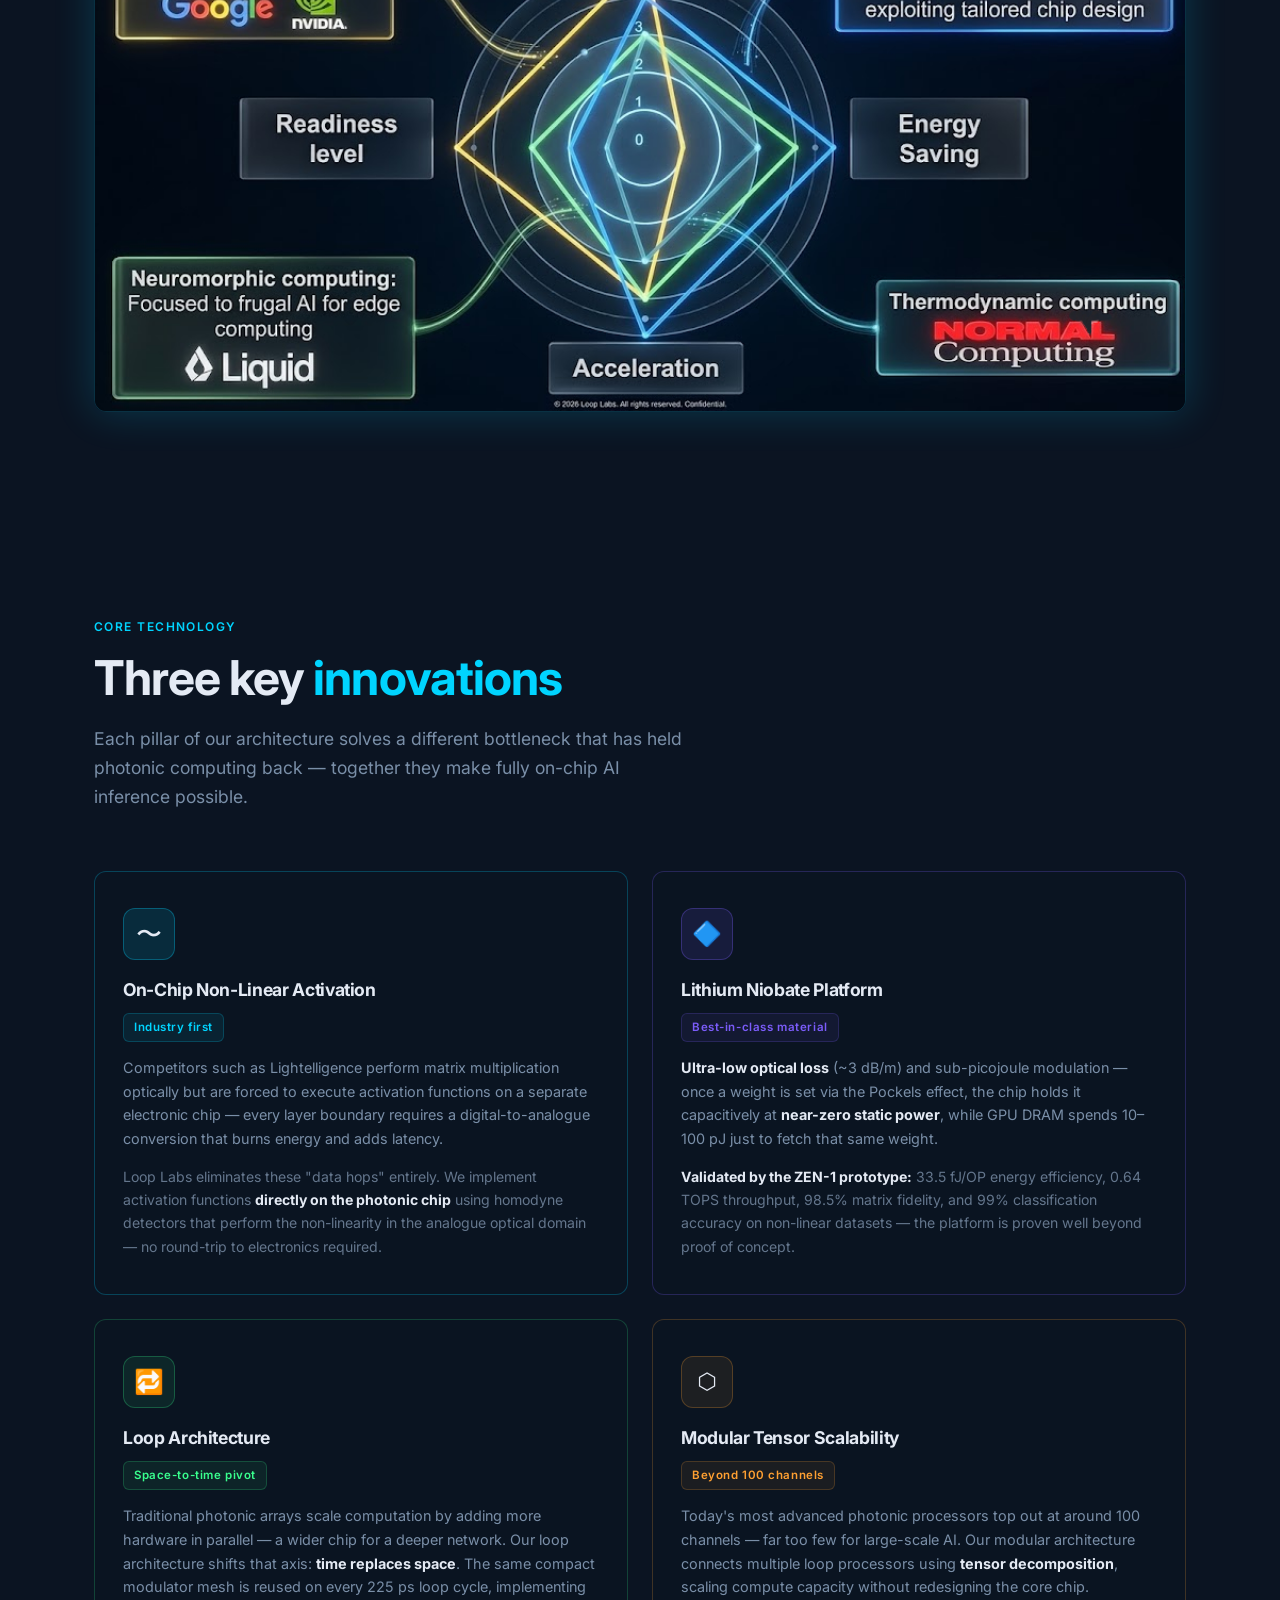
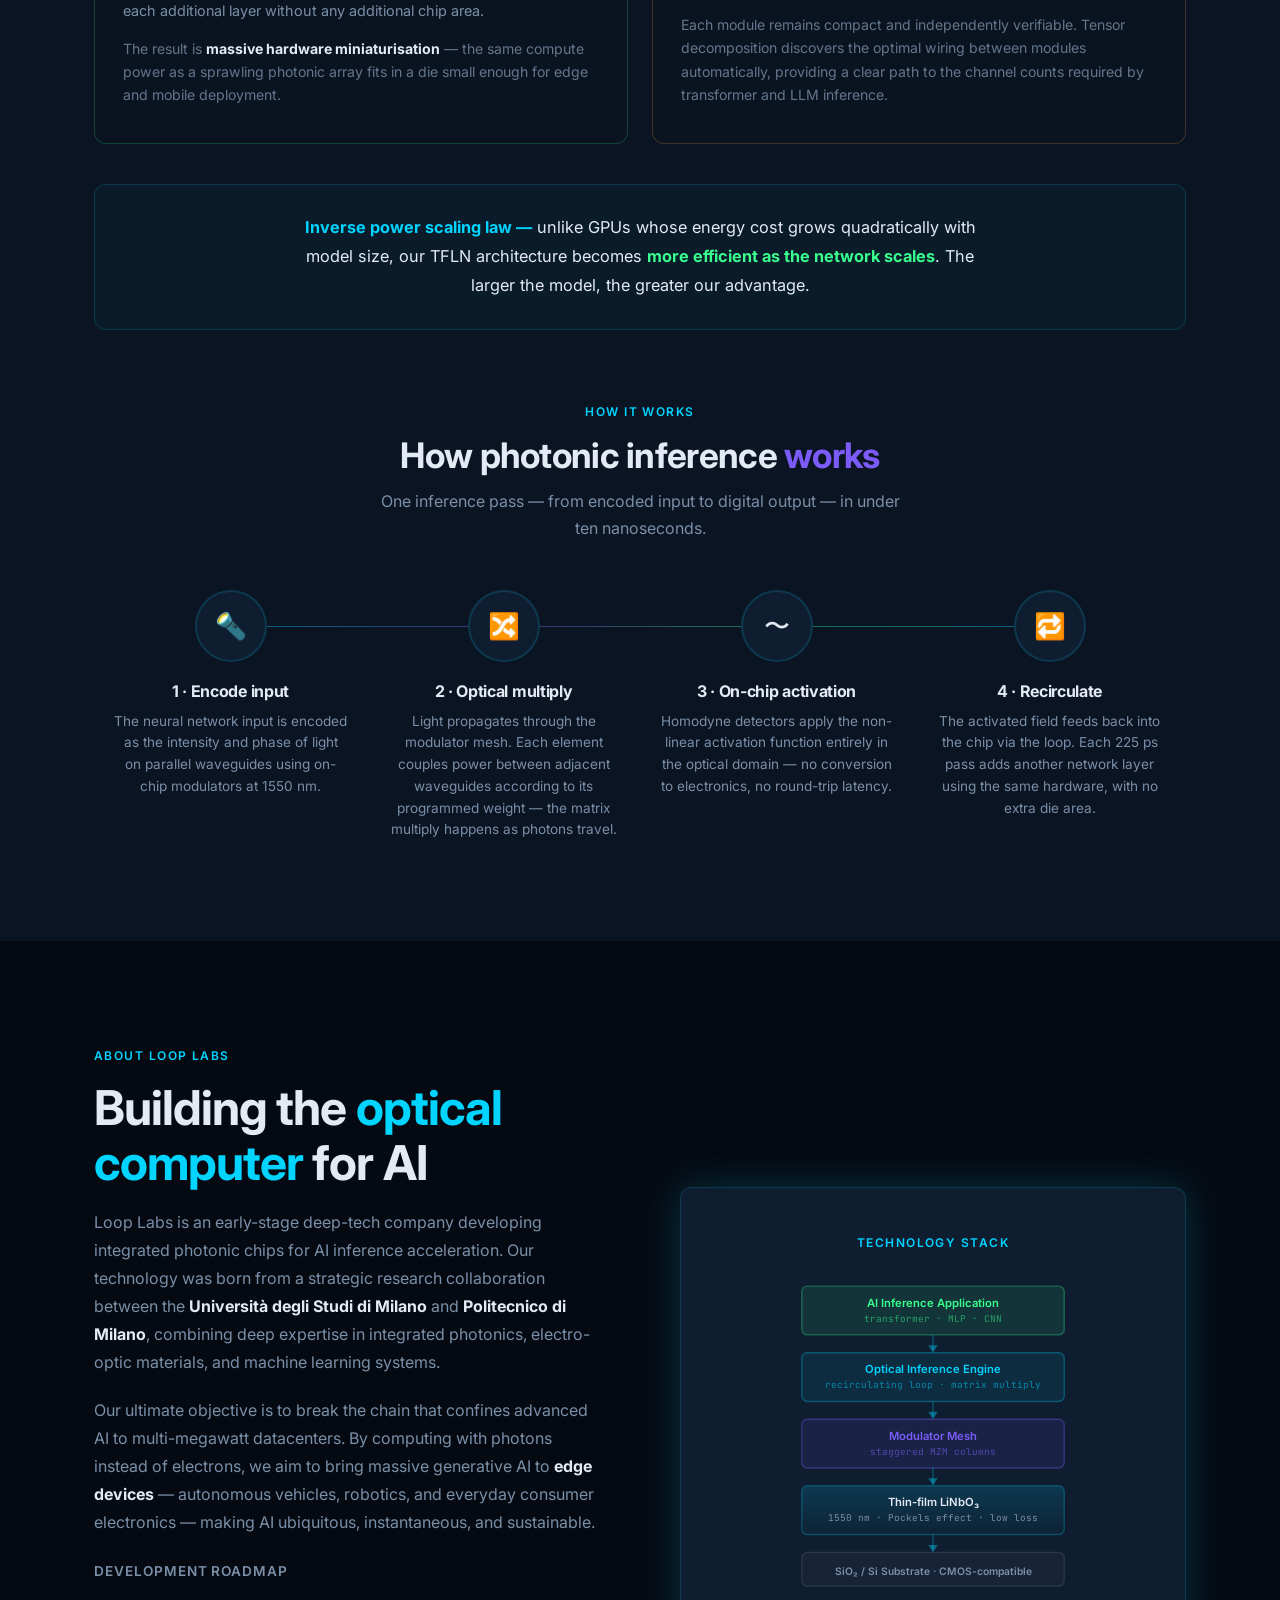
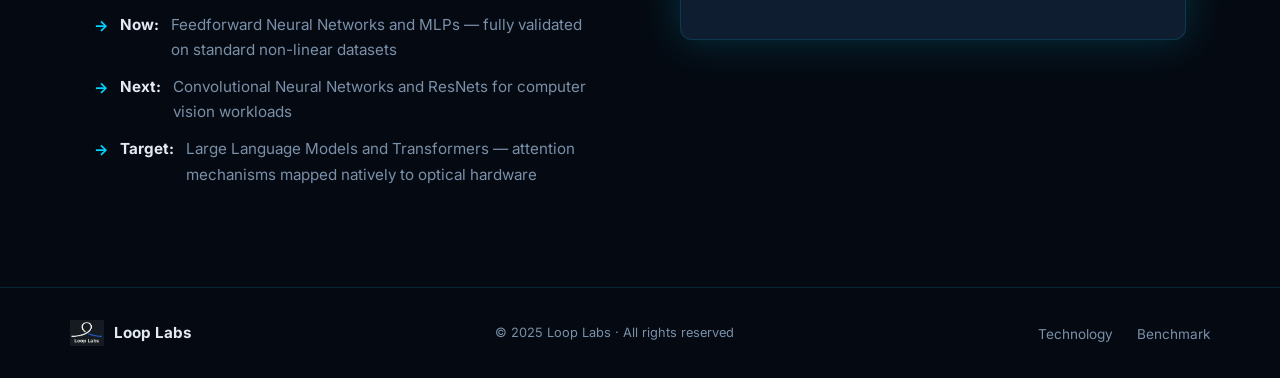
==== commit 5b5402e2: "modification of content" ====
--- a/index.html
+++ b/index.html
@@ -221,6 +221,21 @@
           coherently with <strong style="color:var(--text)">near-zero marginal energy per operation</strong>.
           Once the weights are set, the optical field propagates and computes for free.
         </p>
+        <p style="color:var(--muted);margin-top:24px;margin-bottom:12px;font-weight:600;font-size:0.82rem;letter-spacing:0.08em;text-transform:uppercase;">Why existing photonic chips still fail</p>
+        <div style="display:flex;flex-direction:column;gap:10px;margin-bottom:20px;">
+          <div style="background:rgba(231,76,60,0.07);border:1px solid rgba(231,76,60,0.18);border-radius:8px;padding:12px 16px;">
+            <strong style="color:#e87060;">OEO Bottleneck</strong><span style="color:var(--muted);font-size:0.88rem;"> — ADC/DAC conversions between optical and electronic chips negate the energy savings of the optical core.</span>
+          </div>
+          <div style="background:rgba(231,76,60,0.07);border:1px solid rgba(231,76,60,0.18);border-radius:8px;padding:12px 16px;">
+            <strong style="color:#e87060;">Analog Noise &amp; Precision</strong><span style="color:var(--muted);font-size:0.88rem;"> — Thermal drift and fabrication variations limit bit-precision, blocking modern generative AI accuracy.</span>
+          </div>
+          <div style="background:rgba(231,76,60,0.07);border:1px solid rgba(231,76,60,0.18);border-radius:8px;padding:12px 16px;">
+            <strong style="color:#e87060;">No Native Non-Linearity</strong><span style="color:var(--muted);font-size:0.88rem;"> — Every competitor routes data back to electronics for activation functions, adding latency at every layer.</span>
+          </div>
+        </div>
+        <p style="color:rgba(122,143,168,0.7);font-size:0.88rem;line-height:1.7;">
+          Loop Labs is engineered to overcome all three of these hurdles simultaneously.
+        </p>
       </div>
       <div class="problem-image-wrap">
         <img src="ai_energy.png" alt="AI energy consumption growth chart" />
@@ -328,7 +343,7 @@
       held photonic computing back — together they make fully on-chip AI inference possible.
     </p>
 
-    <div class="tech-grid" style="grid-template-columns: repeat(3, 1fr);">
+    <div class="tech-grid" style="grid-template-columns: repeat(2, 1fr);">
 
       <!-- Innovation 1: On-chip non-linear activation -->
       <div class="tech-card" style="border-color:rgba(0,212,255,0.25);">
@@ -355,15 +370,15 @@
         <h3>Lithium Niobate Platform</h3>
         <div style="display:inline-block;background:rgba(123,92,250,0.08);border:1px solid rgba(123,92,250,0.2);border-radius:6px;padding:4px 10px;font-size:0.72rem;color:var(--accent2);letter-spacing:.05em;font-weight:600;margin-bottom:14px;">Best-in-class material</div>
         <p style="margin-bottom:14px;">
-          <strong style="color:var(--text)">Ultra-low optical loss</strong> — thin-film lithium niobate
-          waveguides preserve signal integrity across the chip, minimising the power
-          the laser must supply to maintain a usable signal-to-noise ratio.
+          <strong style="color:var(--text)">Ultra-low optical loss</strong> (~3 dB/m) and
+          sub-picojoule modulation — once a weight is set via the Pockels effect, the chip
+          holds it capacitively at <strong style="color:var(--text)">near-zero static power</strong>,
+          while GPU DRAM spends 10–100 pJ just to fetch that same weight.
         </p>
         <p style="color:rgba(122,143,168,0.8);font-size:0.88rem;line-height:1.65;">
-          <strong style="color:var(--text)">GHz-speed modulation</strong> — our modulators operate well
-          above 1 GHz, providing the raw clock rate needed to outperform conventional
-          accelerators on real inference workloads. Fast switching means more matrix
-          operations per second from the same silicon area.
+          <strong style="color:var(--text)">Validated by the ZEN-1 prototype:</strong> 33.5 fJ/OP energy efficiency,
+          0.64 TOPS throughput, 98.5% matrix fidelity, and 99% classification accuracy
+          on non-linear datasets — the platform is proven well beyond proof of concept.
         </p>
       </div>
 
@@ -386,7 +401,35 @@
         </p>
       </div>
 
+      <!-- Innovation 4: Modular Tensor Scalability -->
+      <div class="tech-card" style="border-color:rgba(255,160,50,0.22);">
+        <div class="tech-icon" style="background:rgba(255,160,50,0.08);border-color:rgba(255,160,50,0.25);font-size:1.4rem;">⬡</div>
+        <h3>Modular Tensor Scalability</h3>
+        <div style="display:inline-block;background:rgba(255,160,50,0.07);border:1px solid rgba(255,160,50,0.2);border-radius:6px;padding:4px 10px;font-size:0.72rem;color:#ffa032;letter-spacing:.05em;font-weight:600;margin-bottom:14px;">Beyond 100 channels</div>
+        <p style="margin-bottom:14px;">
+          Today's most advanced photonic processors top out at around 100 channels —
+          far too few for large-scale AI. Our modular architecture connects multiple
+          loop processors using <strong style="color:var(--text)">tensor decomposition</strong>,
+          scaling compute capacity without redesigning the core chip.
+        </p>
+        <p style="color:rgba(122,143,168,0.8);font-size:0.88rem;line-height:1.65;">
+          Each module remains compact and independently verifiable. Tensor decomposition
+          discovers the optimal wiring between modules automatically, providing a clear
+          path to the channel counts required by transformer and LLM inference.
+        </p>
+      </div>
+
     </div><!-- /tech-grid -->
+
+    <!-- Inverse power scaling callout -->
+    <div style="margin-top:40px;background:rgba(0,212,255,0.04);border:1px solid rgba(0,212,255,0.15);border-radius:var(--radius);padding:28px 36px;text-align:center;">
+      <p style="font-size:1.02rem;color:var(--text);line-height:1.8;max-width:700px;margin:0 auto;">
+        <strong style="color:var(--accent);">Inverse power scaling law —</strong>
+        unlike GPUs whose energy cost grows quadratically with model size,
+        our TFLN architecture becomes <strong style="color:var(--accent3);">more efficient as the network scales</strong>.
+        The larger the model, the greater our advantage.
+      </p>
+    </div>
 
     <!-- How photonic inference works -->
     <div style="margin-top:72px;">
@@ -448,23 +491,25 @@
         <h2 class="section-title">Building the <span class="highlight">optical computer</span> for AI</h2>
         <p>
           Loop Labs is an early-stage deep-tech company developing integrated
-          photonic chips for AI inference acceleration. We combine expertise in
-          integrated photonics, electro-optic materials, and machine learning
-          systems to build hardware that is fundamentally more efficient than
-          digital silicon for the specific computation pattern AI demands.
+          photonic chips for AI inference acceleration. Our technology was born from a
+          strategic research collaboration between the
+          <strong style="color:var(--text)">Università degli Studi di Milano</strong> and
+          <strong style="color:var(--text)">Politecnico di Milano</strong>, combining deep expertise
+          in integrated photonics, electro-optic materials, and machine learning systems.
         </p>
         <p>
-          Our recirculating loop architecture lets a single compact chip
-          implement arbitrarily deep networks by reusing the same optical mesh
-          on each loop cycle — avoiding the area explosion of unrolled photonic
-          arrays while maintaining sub-nanosecond cycle times.
-        </p>
+          Our ultimate objective is to break the chain that confines advanced AI to
+          multi-megawatt datacenters. By computing with photons instead of electrons,
+          we aim to bring massive generative AI to
+          <strong style="color:var(--text)">edge devices</strong> — autonomous vehicles,
+          robotics, and everyday consumer electronics — making AI ubiquitous, instantaneous,
+          and sustainable.
+        </p>
+        <p style="color:var(--muted);font-size:0.85rem;font-weight:600;letter-spacing:0.07em;text-transform:uppercase;margin-bottom:10px;margin-top:24px;">Development roadmap</p>
         <ul class="about-list">
-          <li>Thin-film lithium niobate — the most efficient integrated modulator platform available</li>
-          <li>Physics-grounded digital twin validated against real material constants</li>
-          <li>Full energy model covering every conversion step from weight to output</li>
-          <li>Target: large-scale transformer inference at orders-of-magnitude lower energy</li>
-          <li>Compatible with standard telecom fibre and existing data-centre RF electronics</li>
+          <li><strong style="color:var(--text)">Now:</strong> Feedforward Neural Networks and MLPs — fully validated on standard non-linear datasets</li>
+          <li><strong style="color:var(--text)">Next:</strong> Convolutional Neural Networks and ResNets for computer vision workloads</li>
+          <li><strong style="color:var(--text)">Target:</strong> Large Language Models and Transformers — attention mechanisms mapped natively to optical hardware</li>
         </ul>
       </div>
 
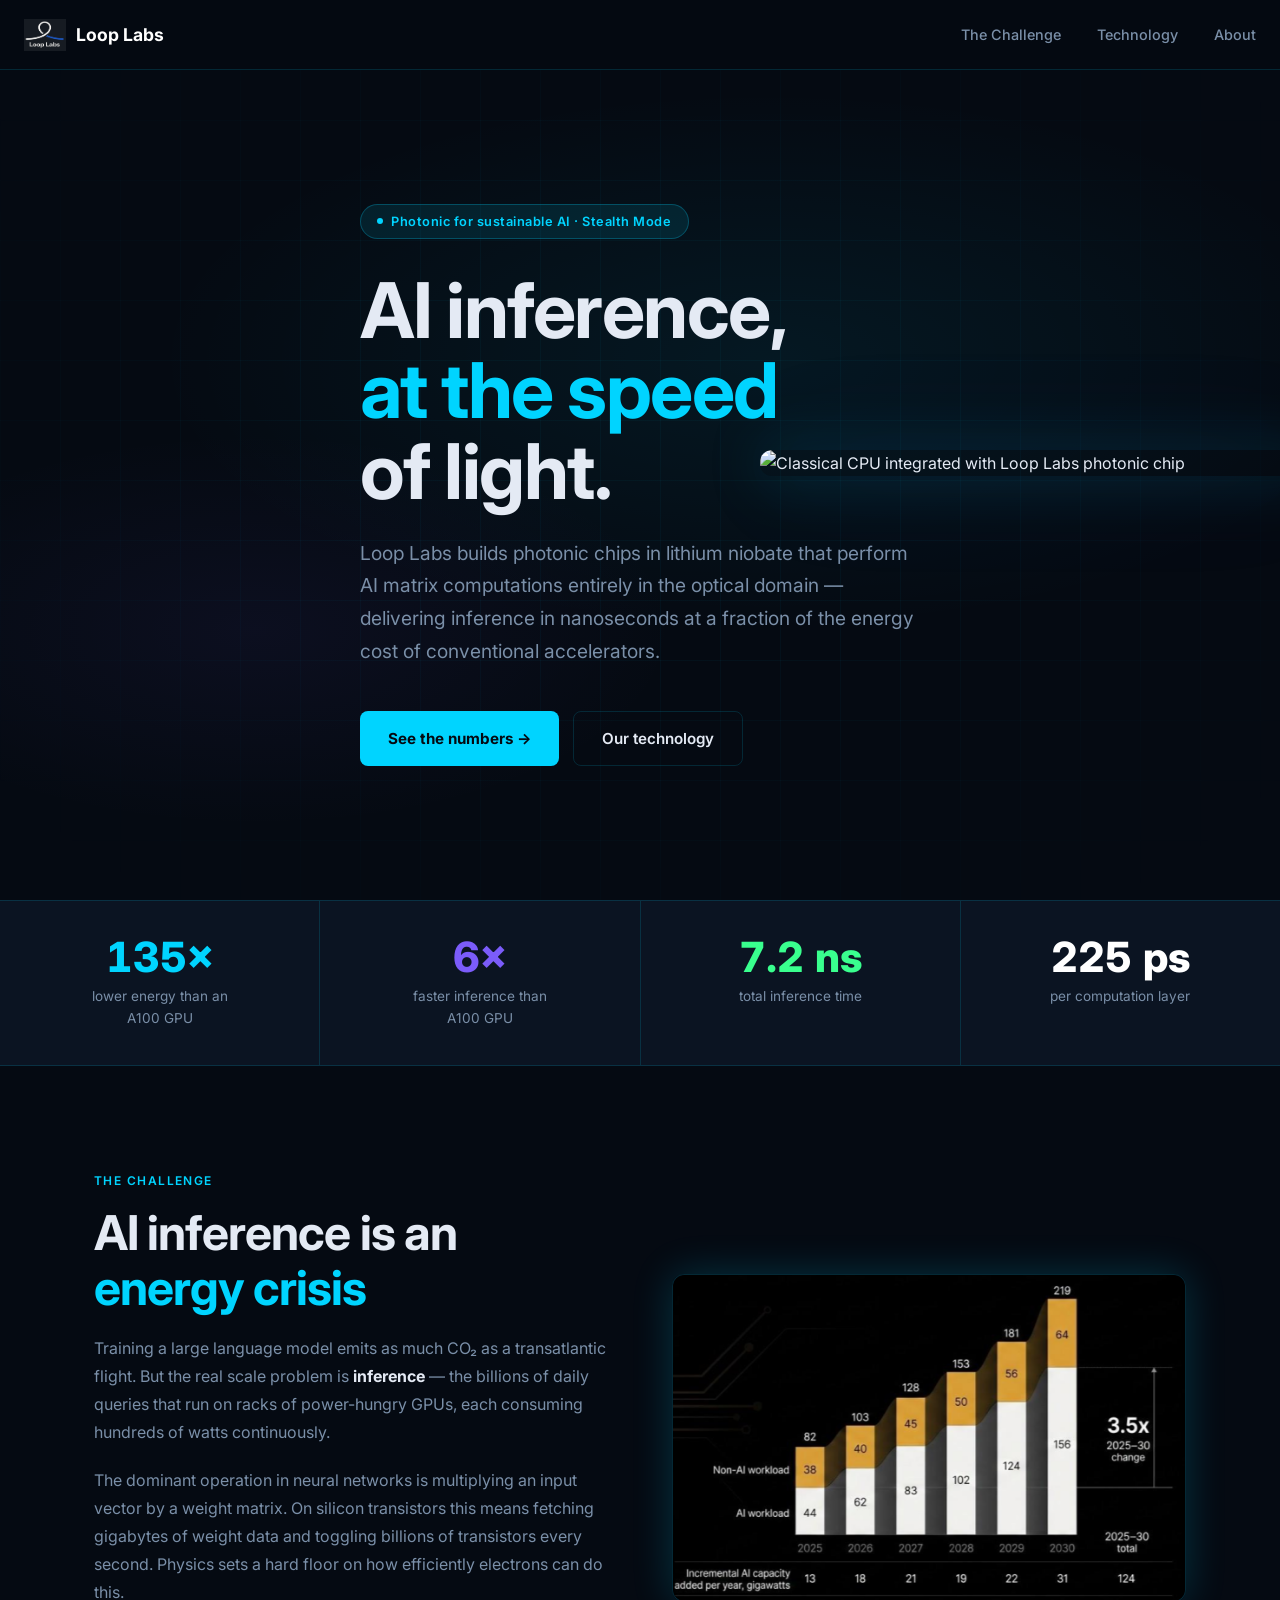
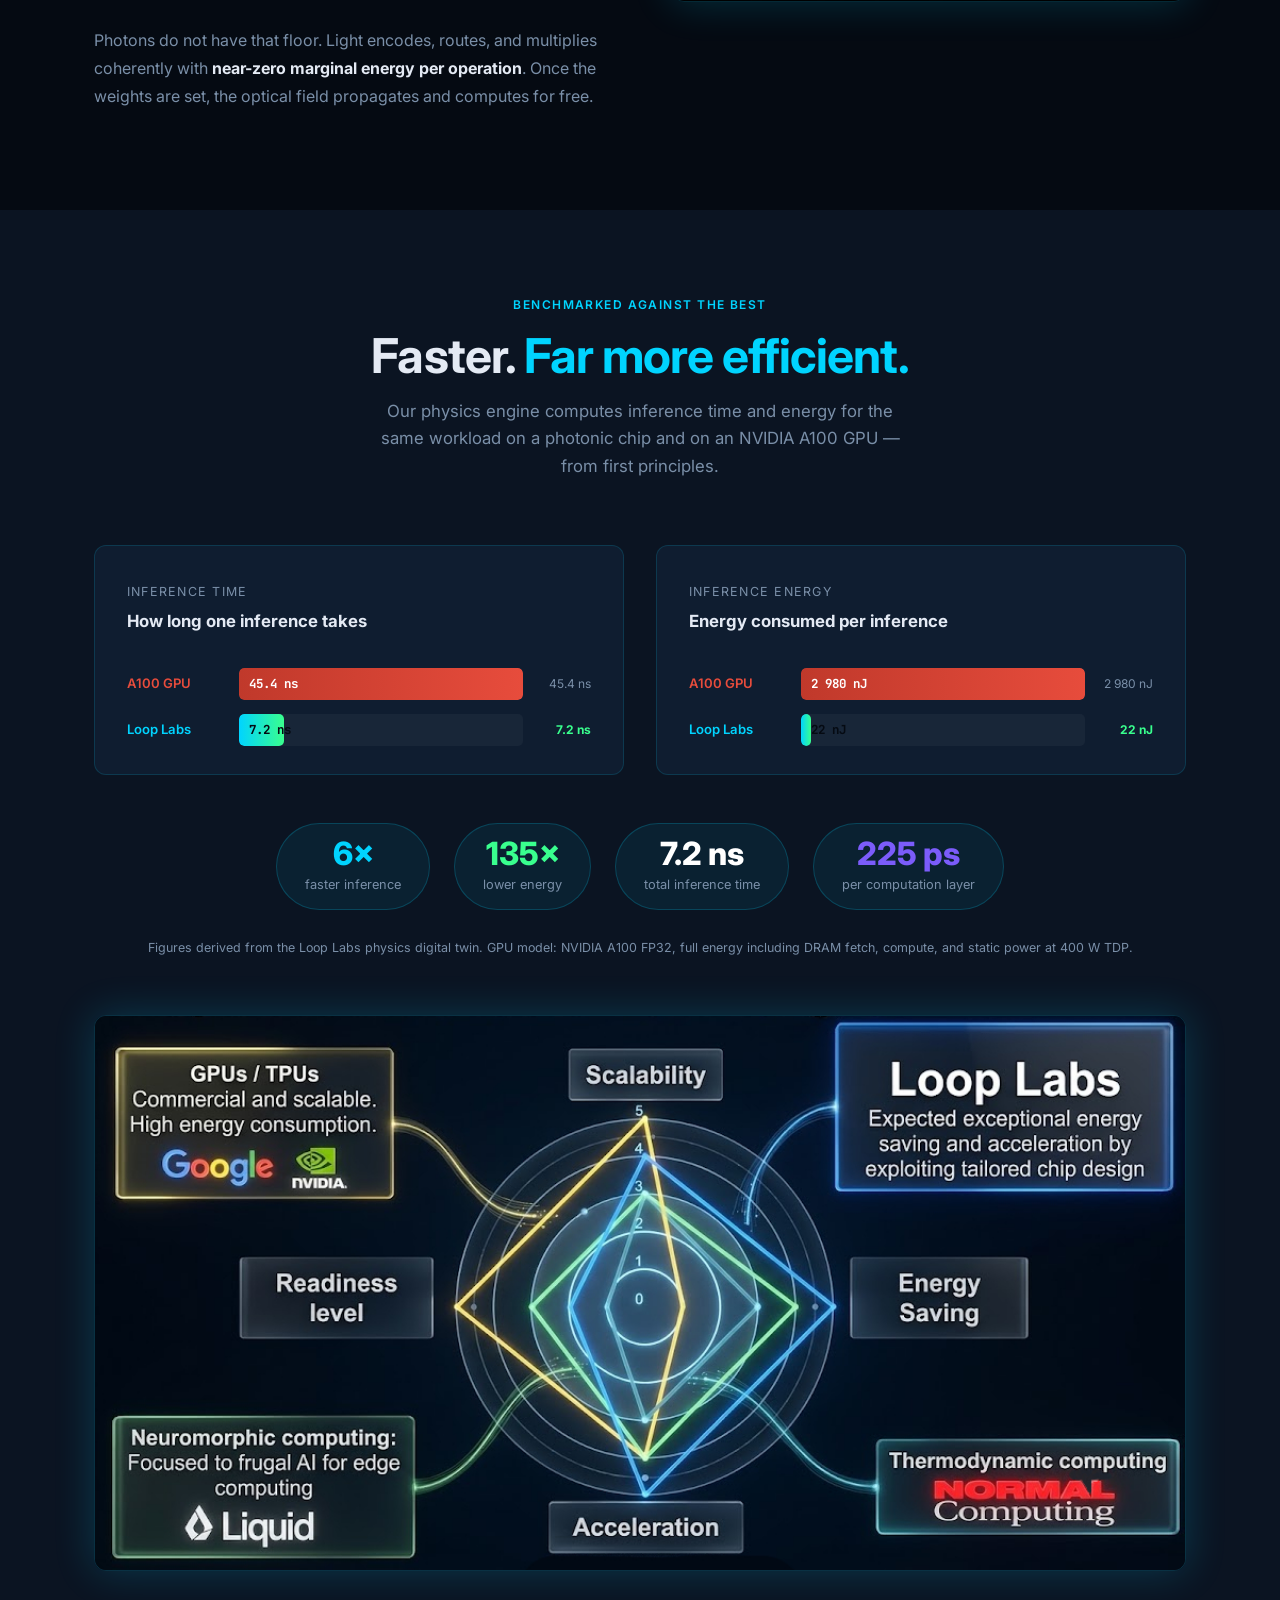
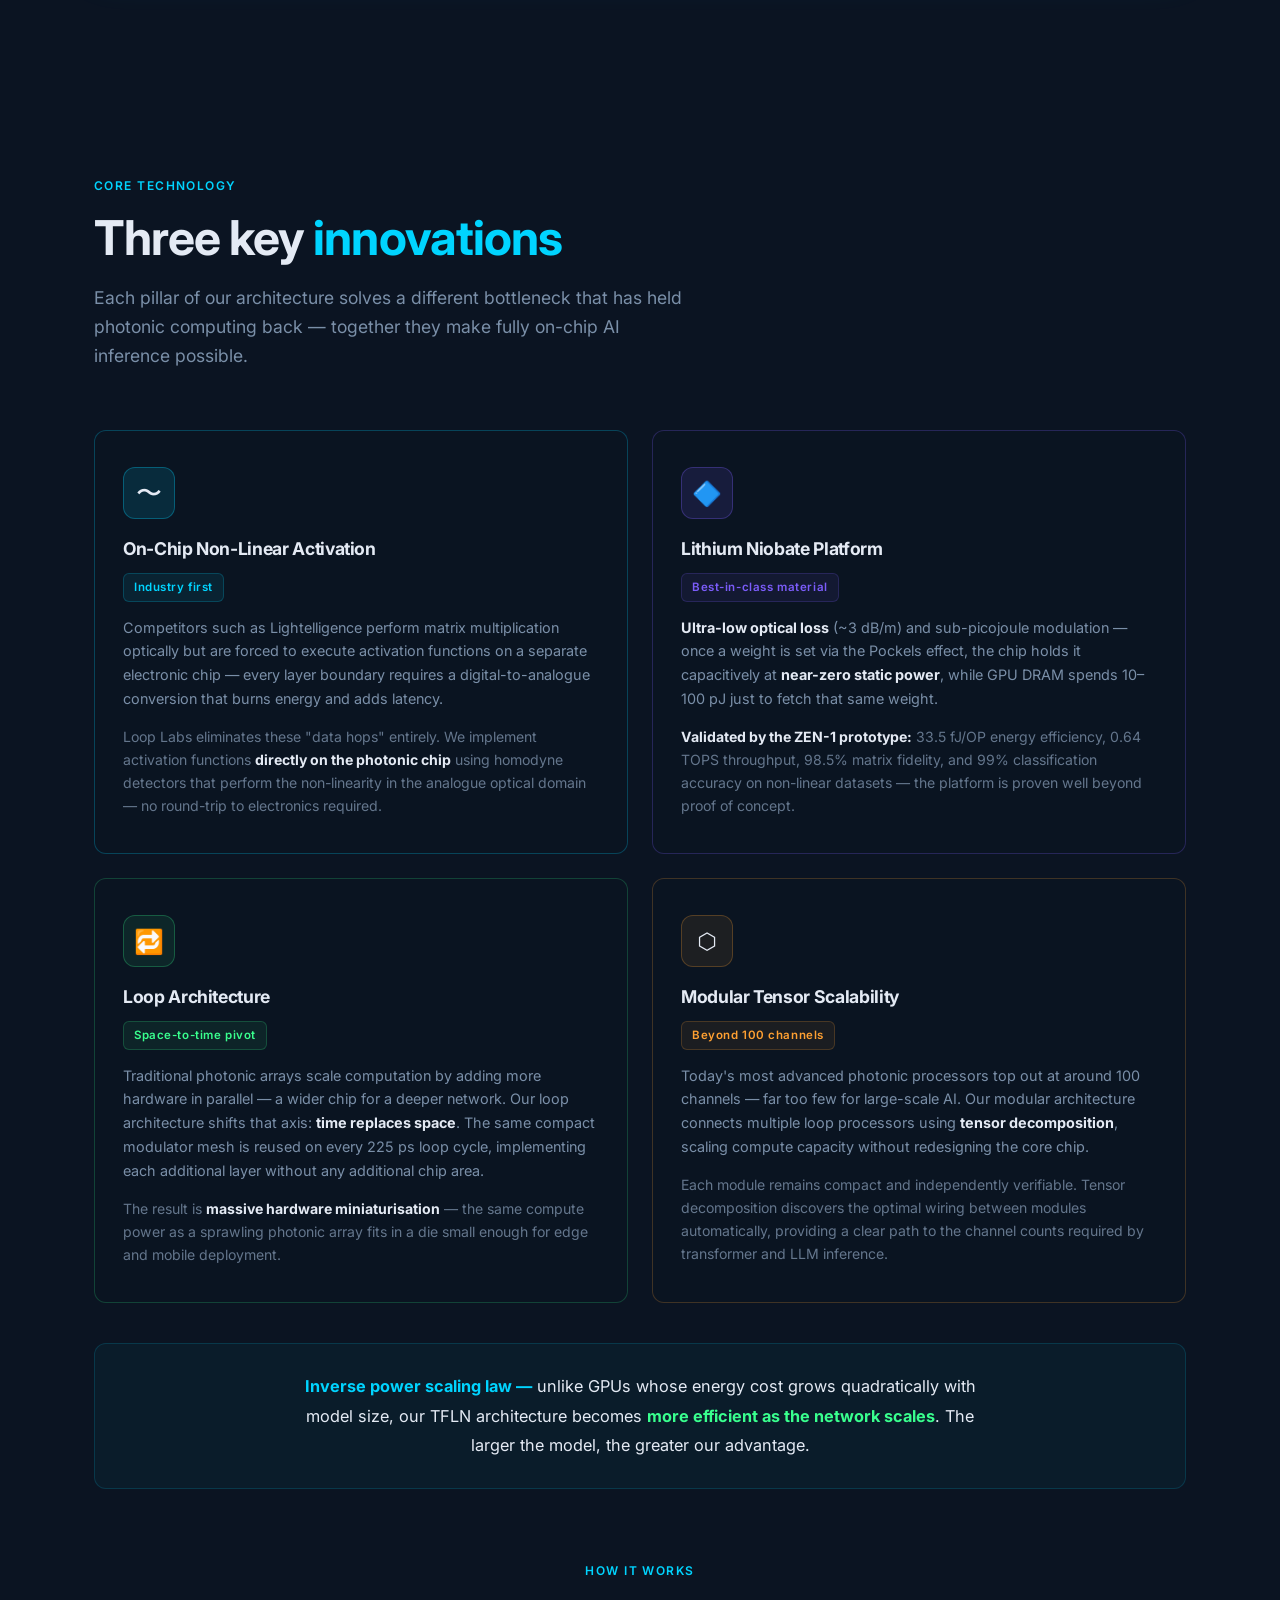
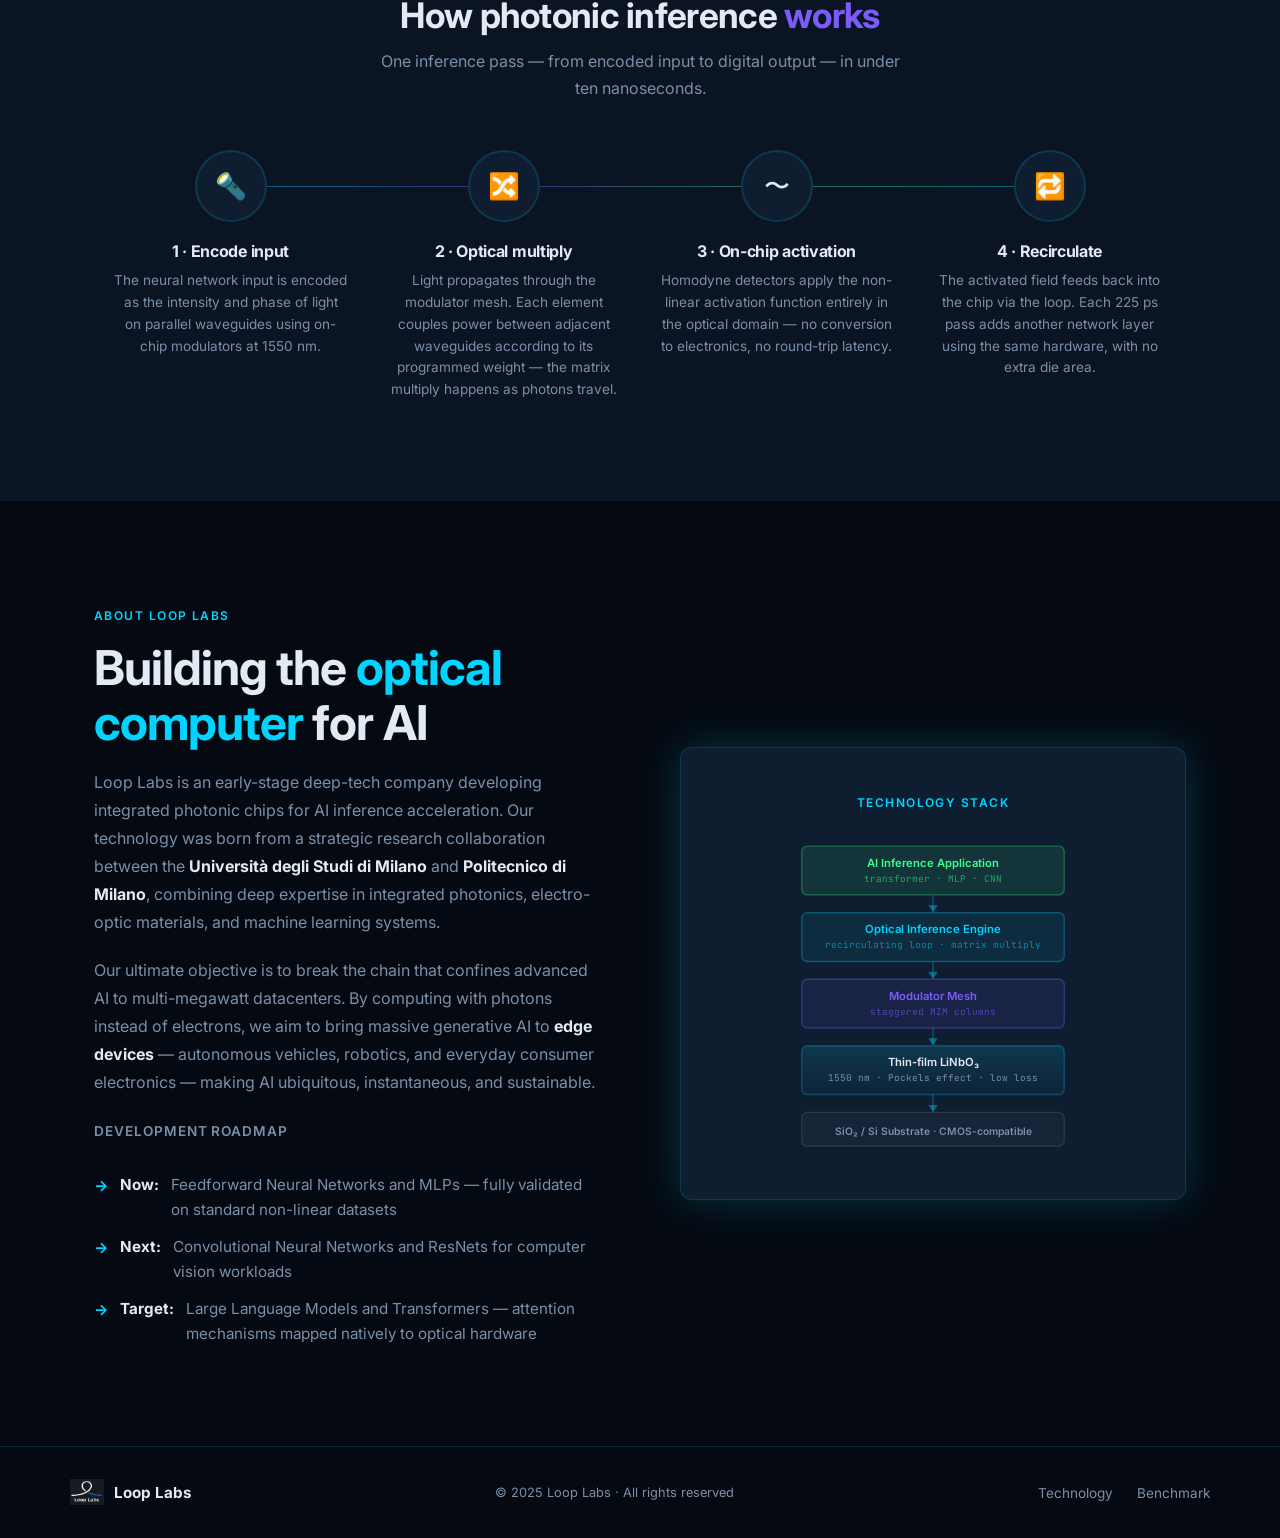
==== commit bbb1f73c: "modification of "The challenge"  \div section" ====
--- a/index.html
+++ b/index.html
@@ -154,7 +154,7 @@
   <div class="hero-grid"></div>
   <div class="container">
     <div class="hero-content">
-      <div class="hero-badge fade-up">Thin-film LiNbO₃ · 1550 nm · Stealth</div>
+      <div class="hero-badge fade-up">Photonic for sustainable AI · Stealth Mode</div>
       <h1 class="hero-title fade-up delay-1">
         AI inference,<br/>
         <span class="highlight">at the speed</span><br/>
@@ -173,6 +173,10 @@
     </div>
   </div>
 
+  <div class="hero-visual fade-up delay-3">
+    <img src="chip.png" alt="Classical CPU integrated with Loop Labs photonic chip" style="width:100%;border-radius:12px;box-shadow:0 0 60px rgba(0,212,255,0.18),0 0 120px rgba(123,92,250,0.1);" />
+  </div>
+
 </section>
 
 <!-- ── Stats bar ────────────────────────────────────────────────────────── -->
@@ -220,21 +224,6 @@
           Photons do not have that floor. Light encodes, routes, and multiplies
           coherently with <strong style="color:var(--text)">near-zero marginal energy per operation</strong>.
           Once the weights are set, the optical field propagates and computes for free.
-        </p>
-        <p style="color:var(--muted);margin-top:24px;margin-bottom:12px;font-weight:600;font-size:0.82rem;letter-spacing:0.08em;text-transform:uppercase;">Why existing photonic chips still fail</p>
-        <div style="display:flex;flex-direction:column;gap:10px;margin-bottom:20px;">
-          <div style="background:rgba(231,76,60,0.07);border:1px solid rgba(231,76,60,0.18);border-radius:8px;padding:12px 16px;">
-            <strong style="color:#e87060;">OEO Bottleneck</strong><span style="color:var(--muted);font-size:0.88rem;"> — ADC/DAC conversions between optical and electronic chips negate the energy savings of the optical core.</span>
-          </div>
-          <div style="background:rgba(231,76,60,0.07);border:1px solid rgba(231,76,60,0.18);border-radius:8px;padding:12px 16px;">
-            <strong style="color:#e87060;">Analog Noise &amp; Precision</strong><span style="color:var(--muted);font-size:0.88rem;"> — Thermal drift and fabrication variations limit bit-precision, blocking modern generative AI accuracy.</span>
-          </div>
-          <div style="background:rgba(231,76,60,0.07);border:1px solid rgba(231,76,60,0.18);border-radius:8px;padding:12px 16px;">
-            <strong style="color:#e87060;">No Native Non-Linearity</strong><span style="color:var(--muted);font-size:0.88rem;"> — Every competitor routes data back to electronics for activation functions, adding latency at every layer.</span>
-          </div>
-        </div>
-        <p style="color:rgba(122,143,168,0.7);font-size:0.88rem;line-height:1.7;">
-          Loop Labs is engineered to overcome all three of these hurdles simultaneously.
         </p>
       </div>
       <div class="problem-image-wrap">
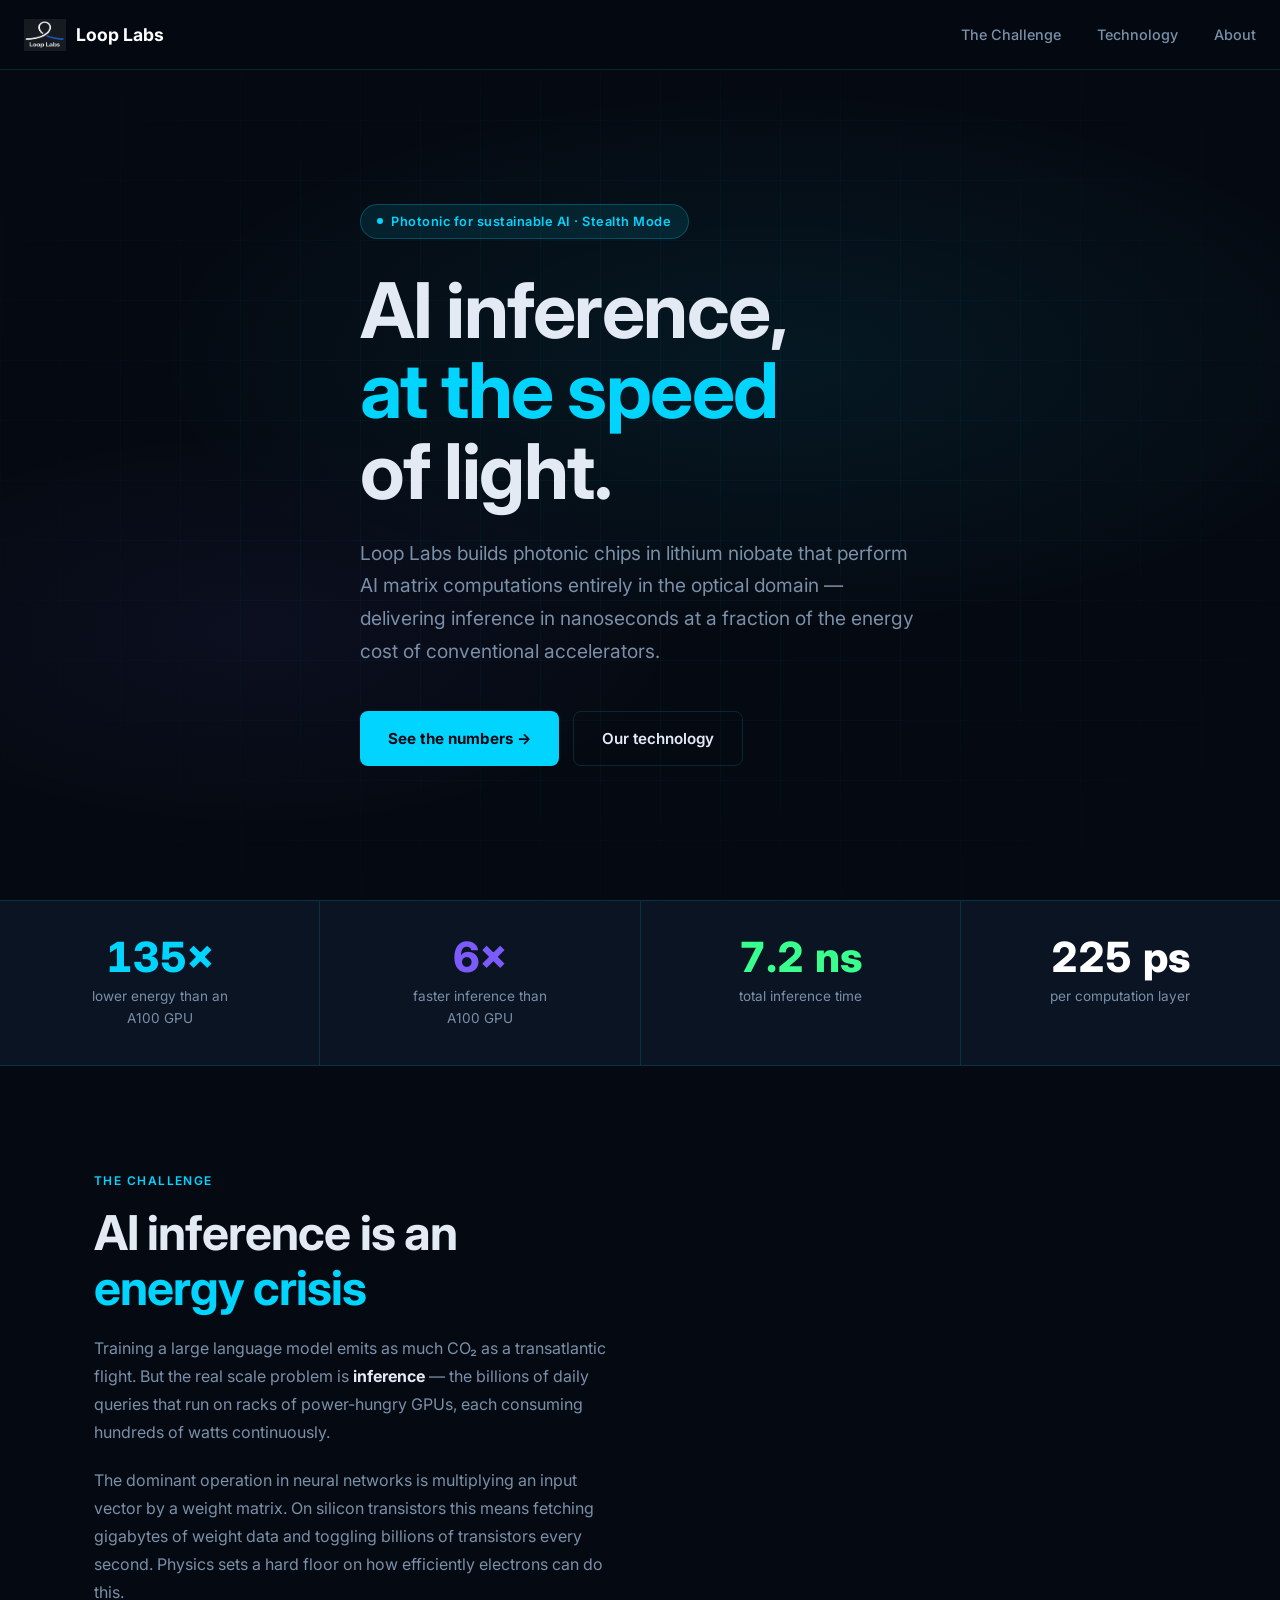
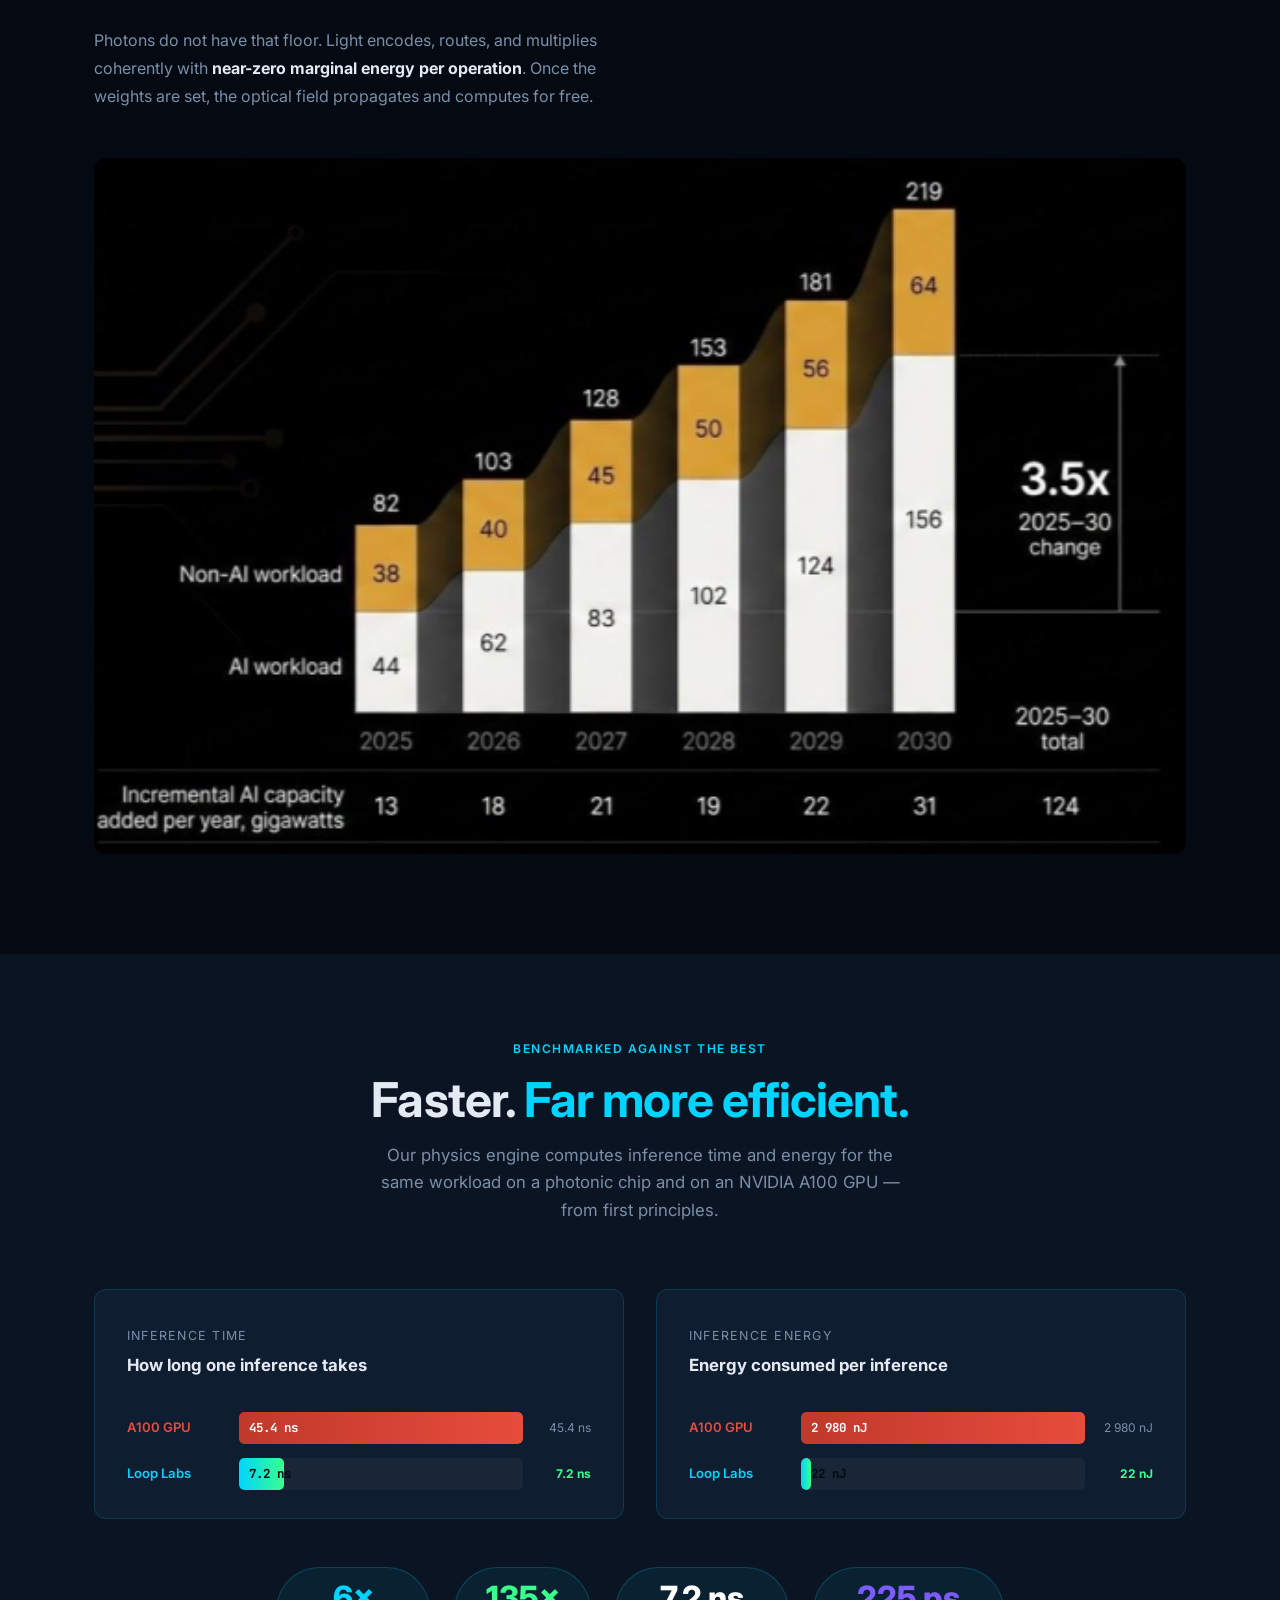
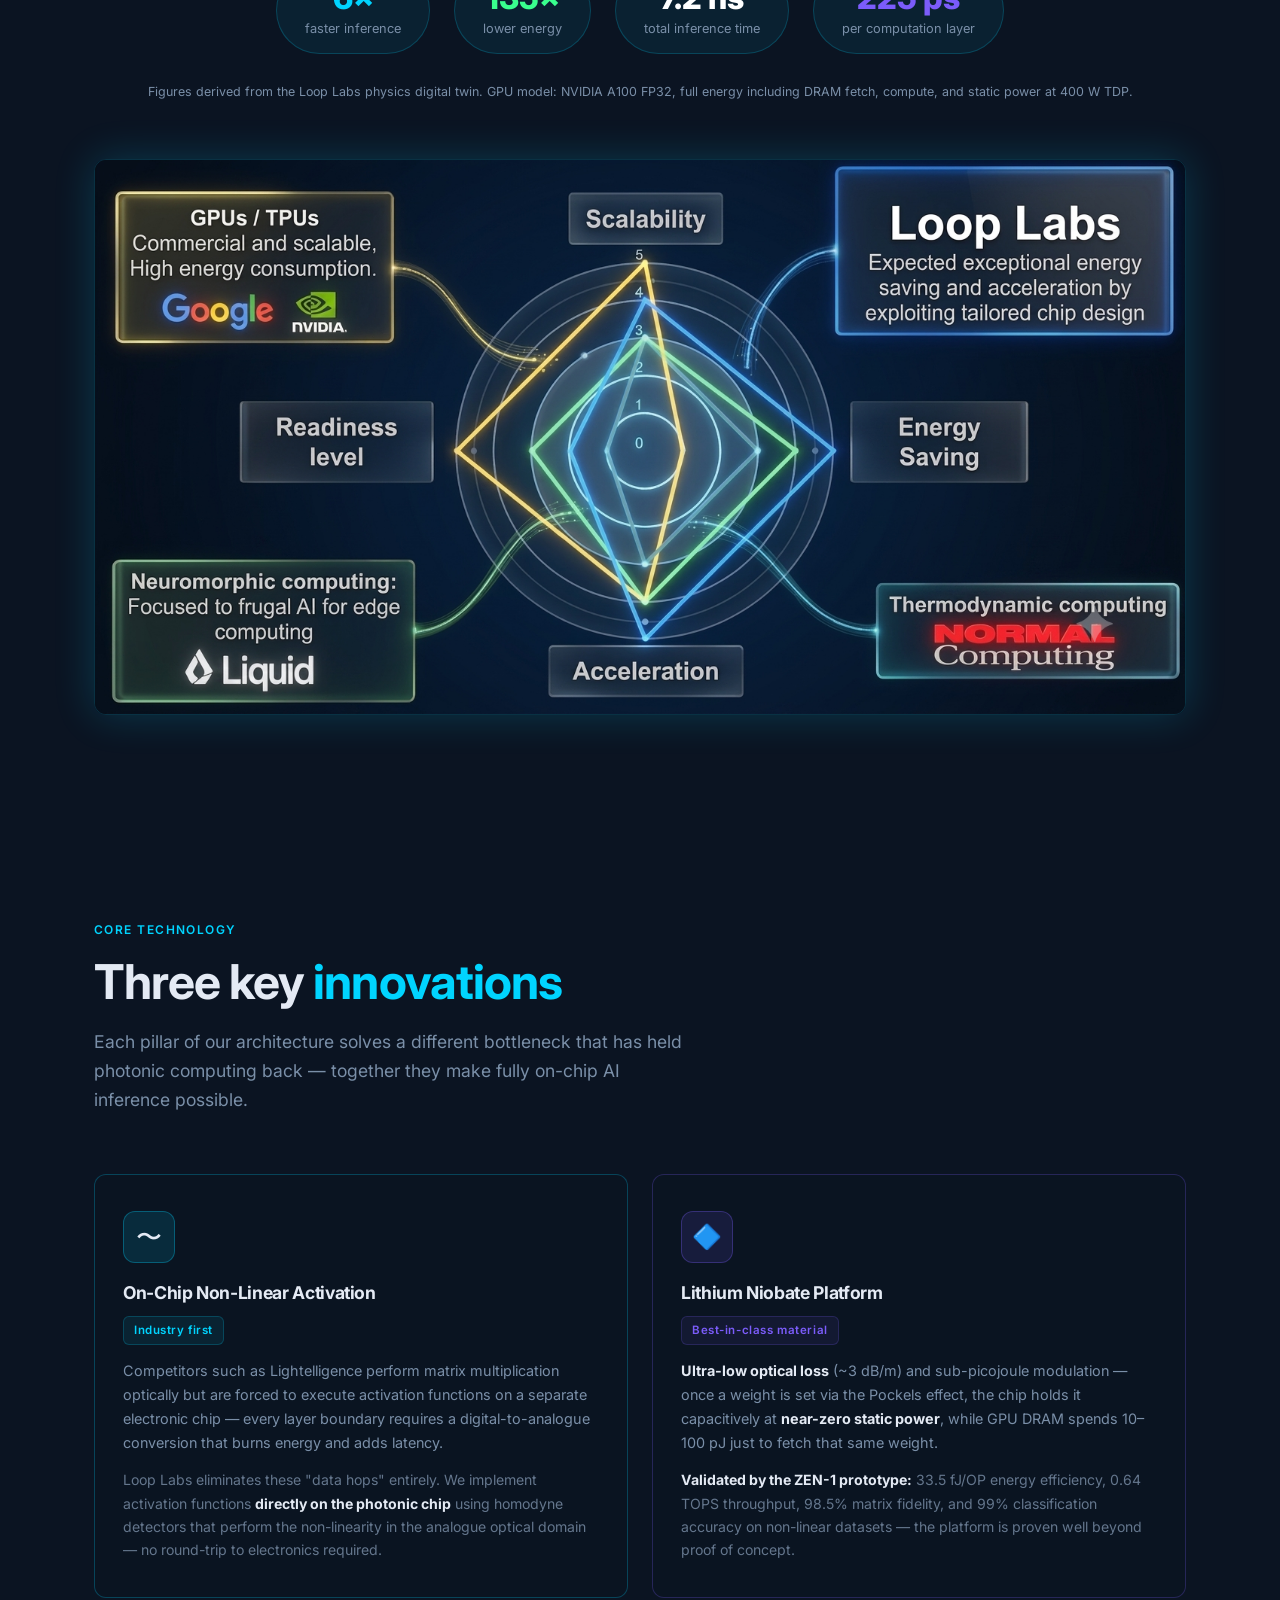
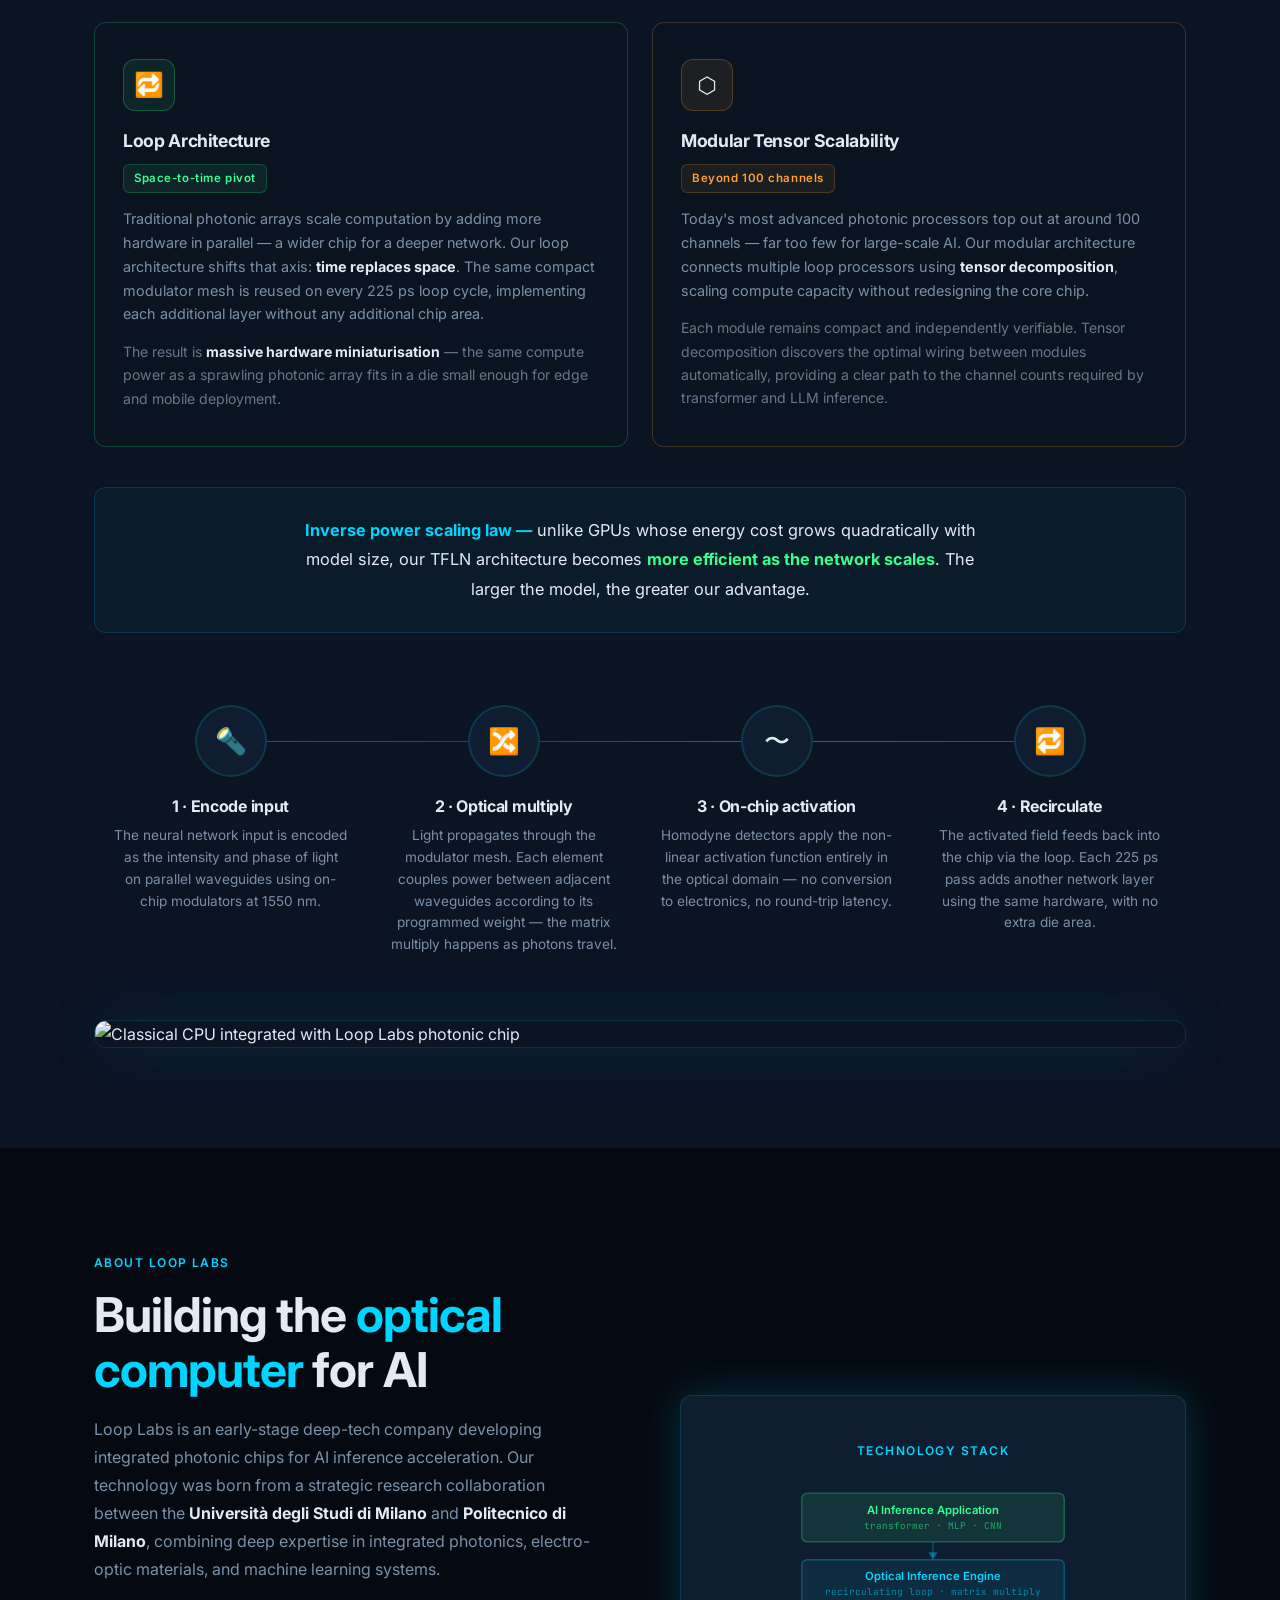
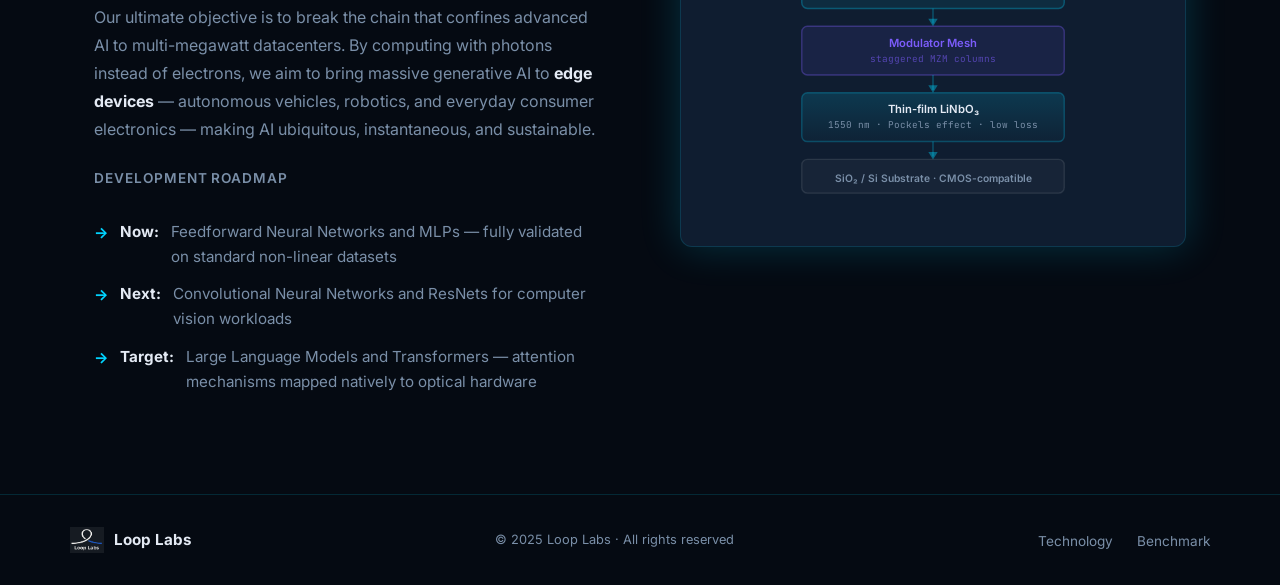
==== commit 973fb09f: "change image format" ====
--- a/index.html
+++ b/index.html
@@ -173,9 +173,6 @@
     </div>
   </div>
 
-  <div class="hero-visual fade-up delay-3">
-    <img src="chip.png" alt="Classical CPU integrated with Loop Labs photonic chip" style="width:100%;border-radius:12px;box-shadow:0 0 60px rgba(0,212,255,0.18),0 0 120px rgba(123,92,250,0.1);" />
-  </div>
 
 </section>
 
@@ -226,9 +223,9 @@
           Once the weights are set, the optical field propagates and computes for free.
         </p>
       </div>
-      <div class="problem-image-wrap">
-        <img src="ai_energy.png" alt="AI energy consumption growth chart" />
-      </div>
+    </div>
+    <div style="margin-top:48px;">
+      <img src="ai_energy.png" alt="AI energy consumption growth chart" style="width:100%;border-radius:var(--radius);display:block;" />
     </div>
   </div>
 </section>
@@ -315,9 +312,9 @@
       Figures derived from the Loop Labs physics digital twin. GPU model: NVIDIA A100 FP32, full energy including DRAM fetch, compute, and static power at 400 W TDP.
     </p>
 
-    <!-- comparison.jpeg figure -->
+    <!-- comparison.png figure -->
     <div style="margin-top:56px;border-radius:var(--radius);overflow:hidden;border:1px solid var(--border);box-shadow:var(--glow);">
-      <img src="comparison.jpeg" alt="Energy and latency comparison chart — Loop Labs photonic chip vs GPU" style="width:100%;height:auto;display:block;" />
+      <img src="comparison.png" alt="Energy and latency comparison chart — Loop Labs photonic chip vs GPU" style="width:100%;height:auto;display:block;" />
     </div>
   </div>
 </section>
@@ -422,14 +419,6 @@
 
     <!-- How photonic inference works -->
     <div style="margin-top:72px;">
-      <span class="eyebrow" style="display:block;text-align:center;margin-bottom:14px;">How it works</span>
-      <h3 style="font-size:clamp(1.5rem,3vw,2.2rem);text-align:center;margin-bottom:12px;">
-        How photonic inference <span class="highlight2">works</span>
-      </h3>
-      <p style="text-align:center;color:var(--muted);max-width:520px;margin:0 auto 48px;font-size:1rem;line-height:1.7;">
-        One inference pass — from encoded input to digital output — in under ten nanoseconds.
-      </p>
-
       <div class="steps">
         <div class="step">
           <div class="step-number">🔦</div>
@@ -468,6 +457,11 @@
 
     </div>
 
+    <!-- Final product: classical + photonic integration -->
+    <div style="margin-top:64px;border-radius:var(--radius);overflow:hidden;border:1px solid var(--border);box-shadow:0 0 60px rgba(0,212,255,0.12),0 0 120px rgba(123,92,250,0.08);">
+      <img src="chip.png" alt="Classical CPU integrated with Loop Labs photonic chip" style="width:100%;height:auto;display:block;" />
+    </div>
+
   </div>
 </section>
 
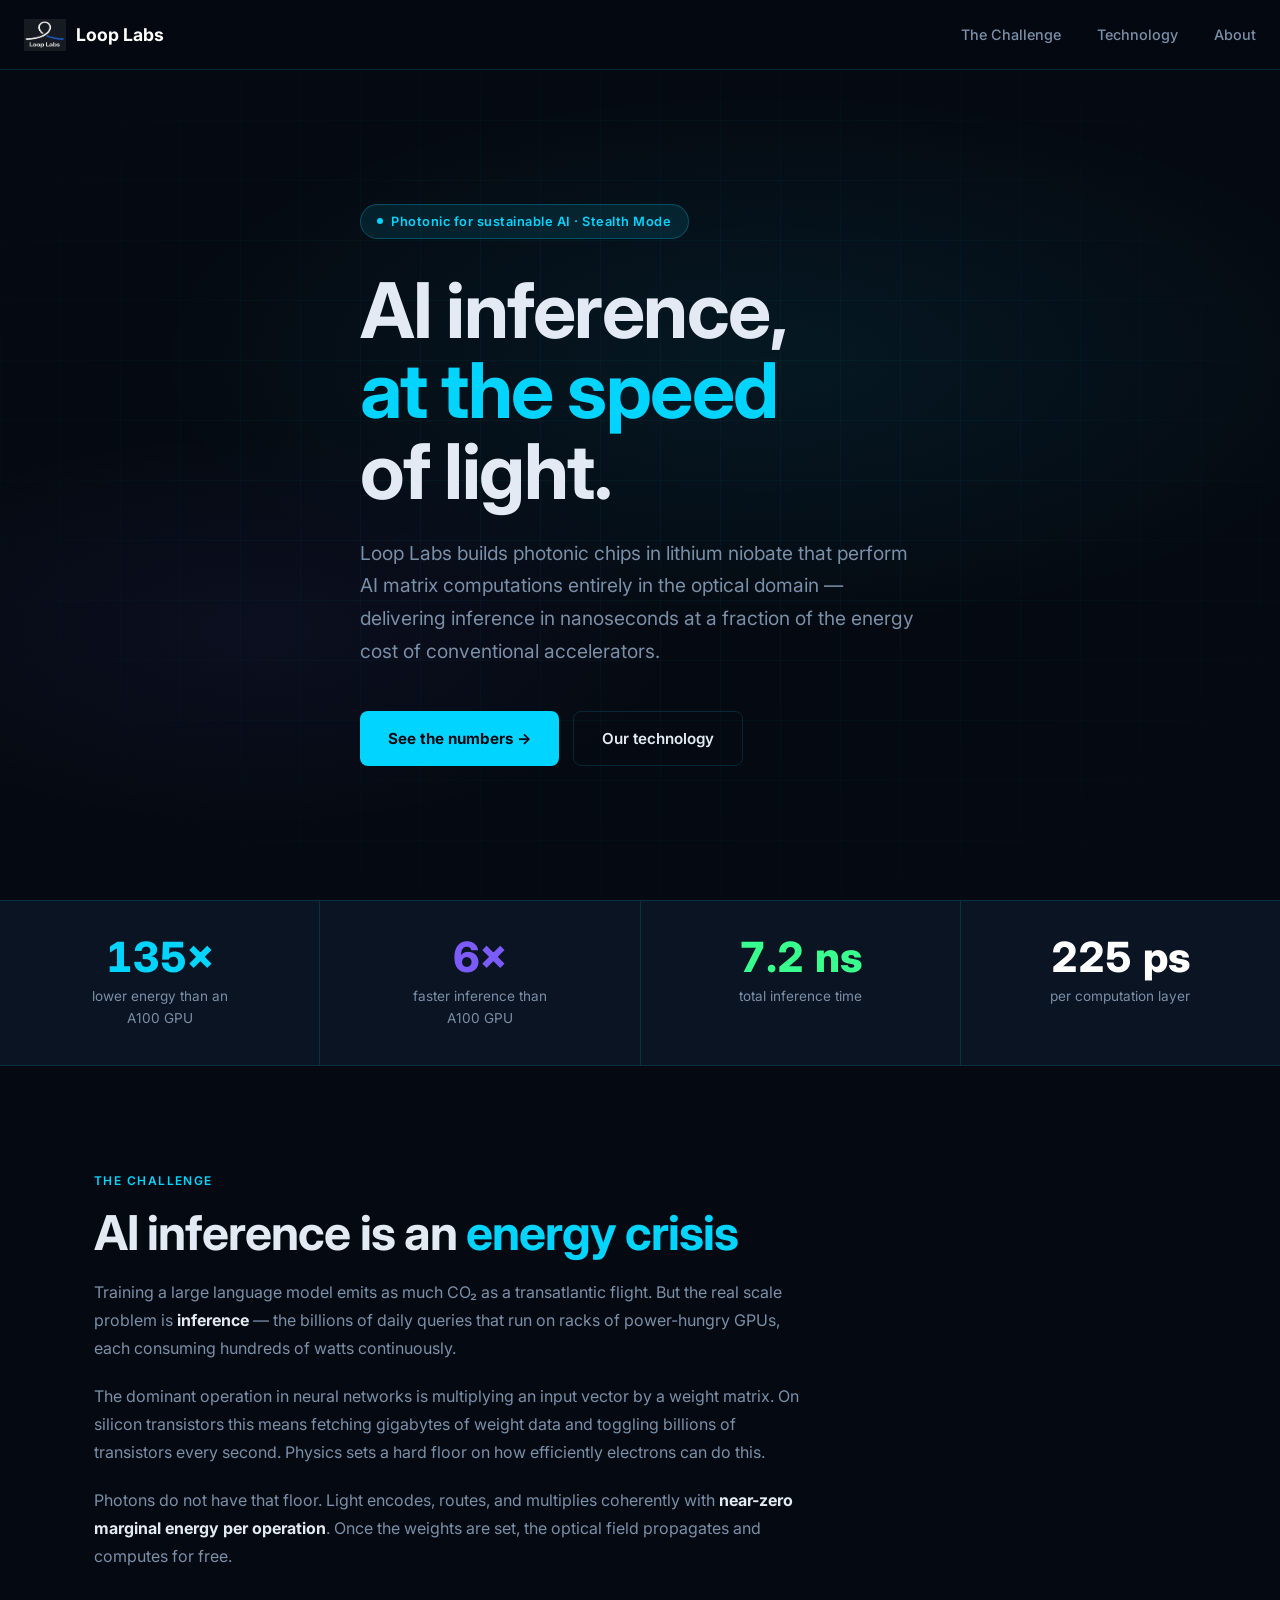
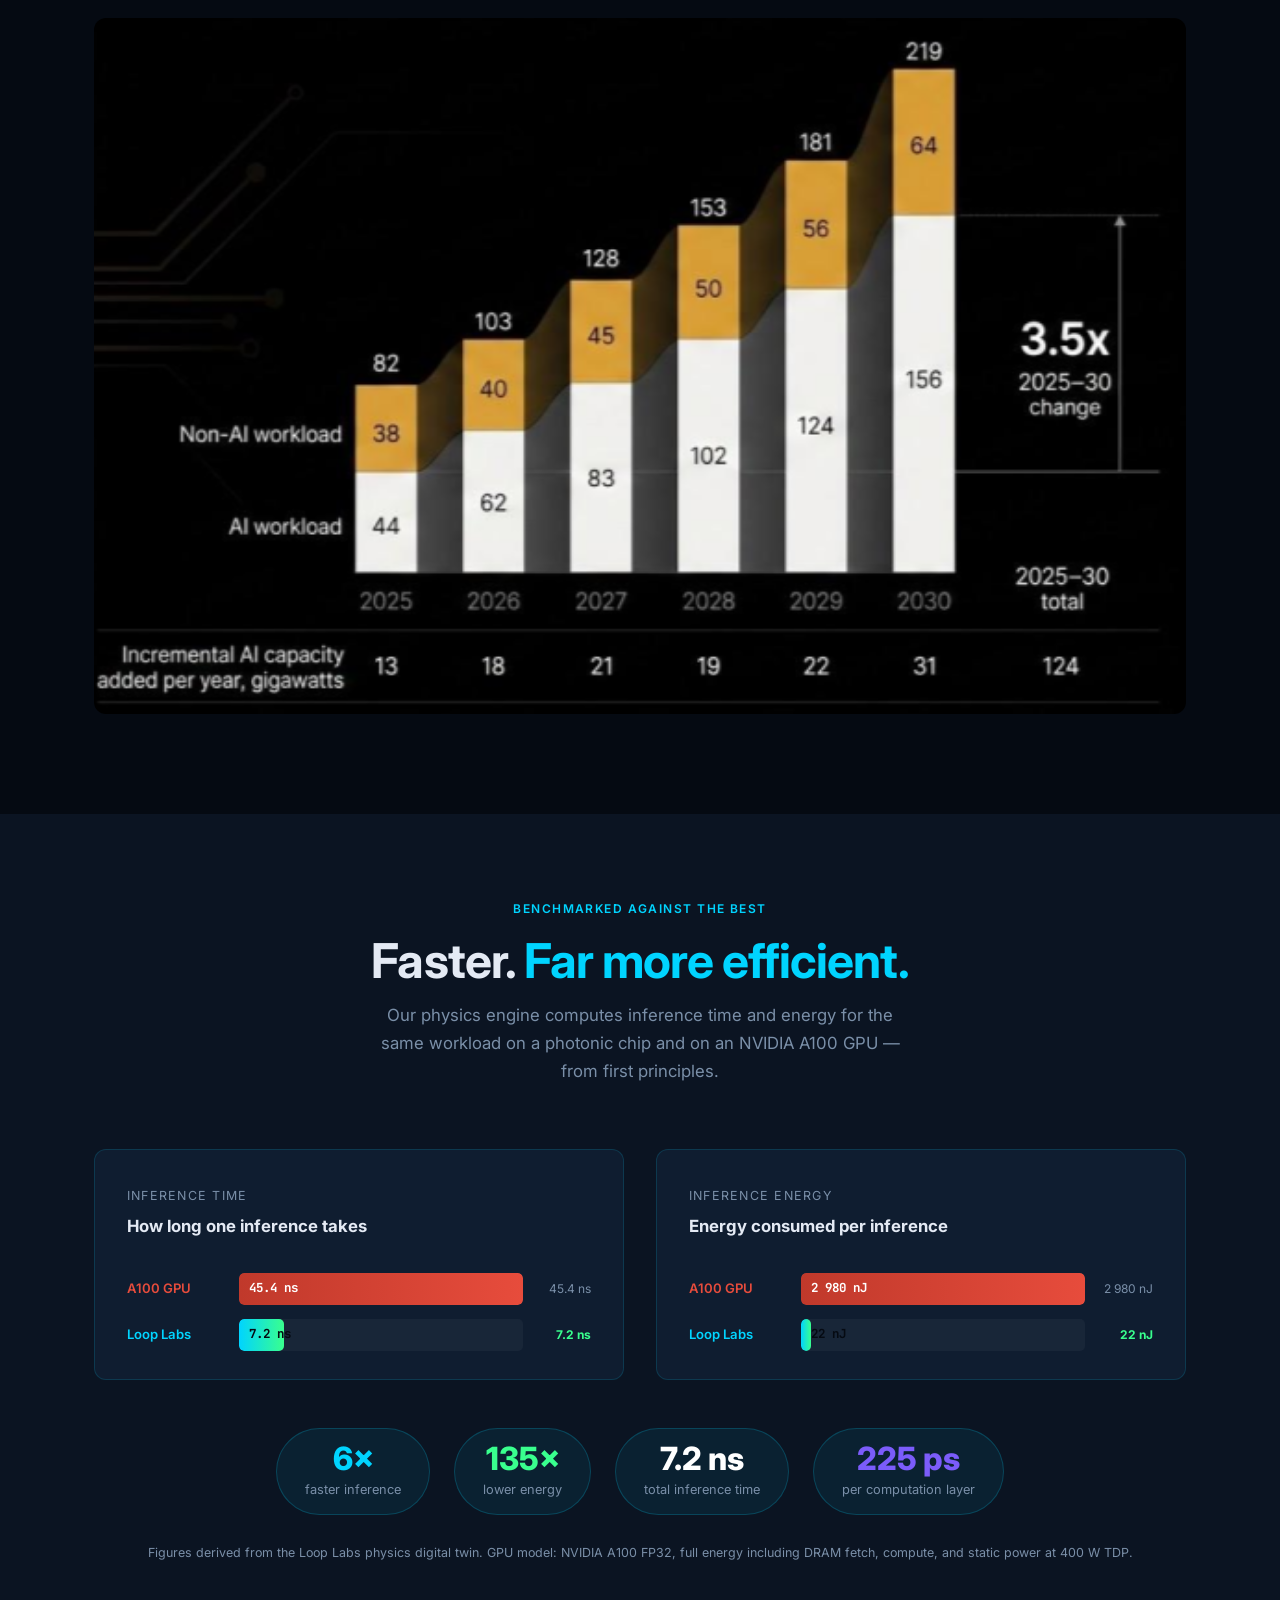
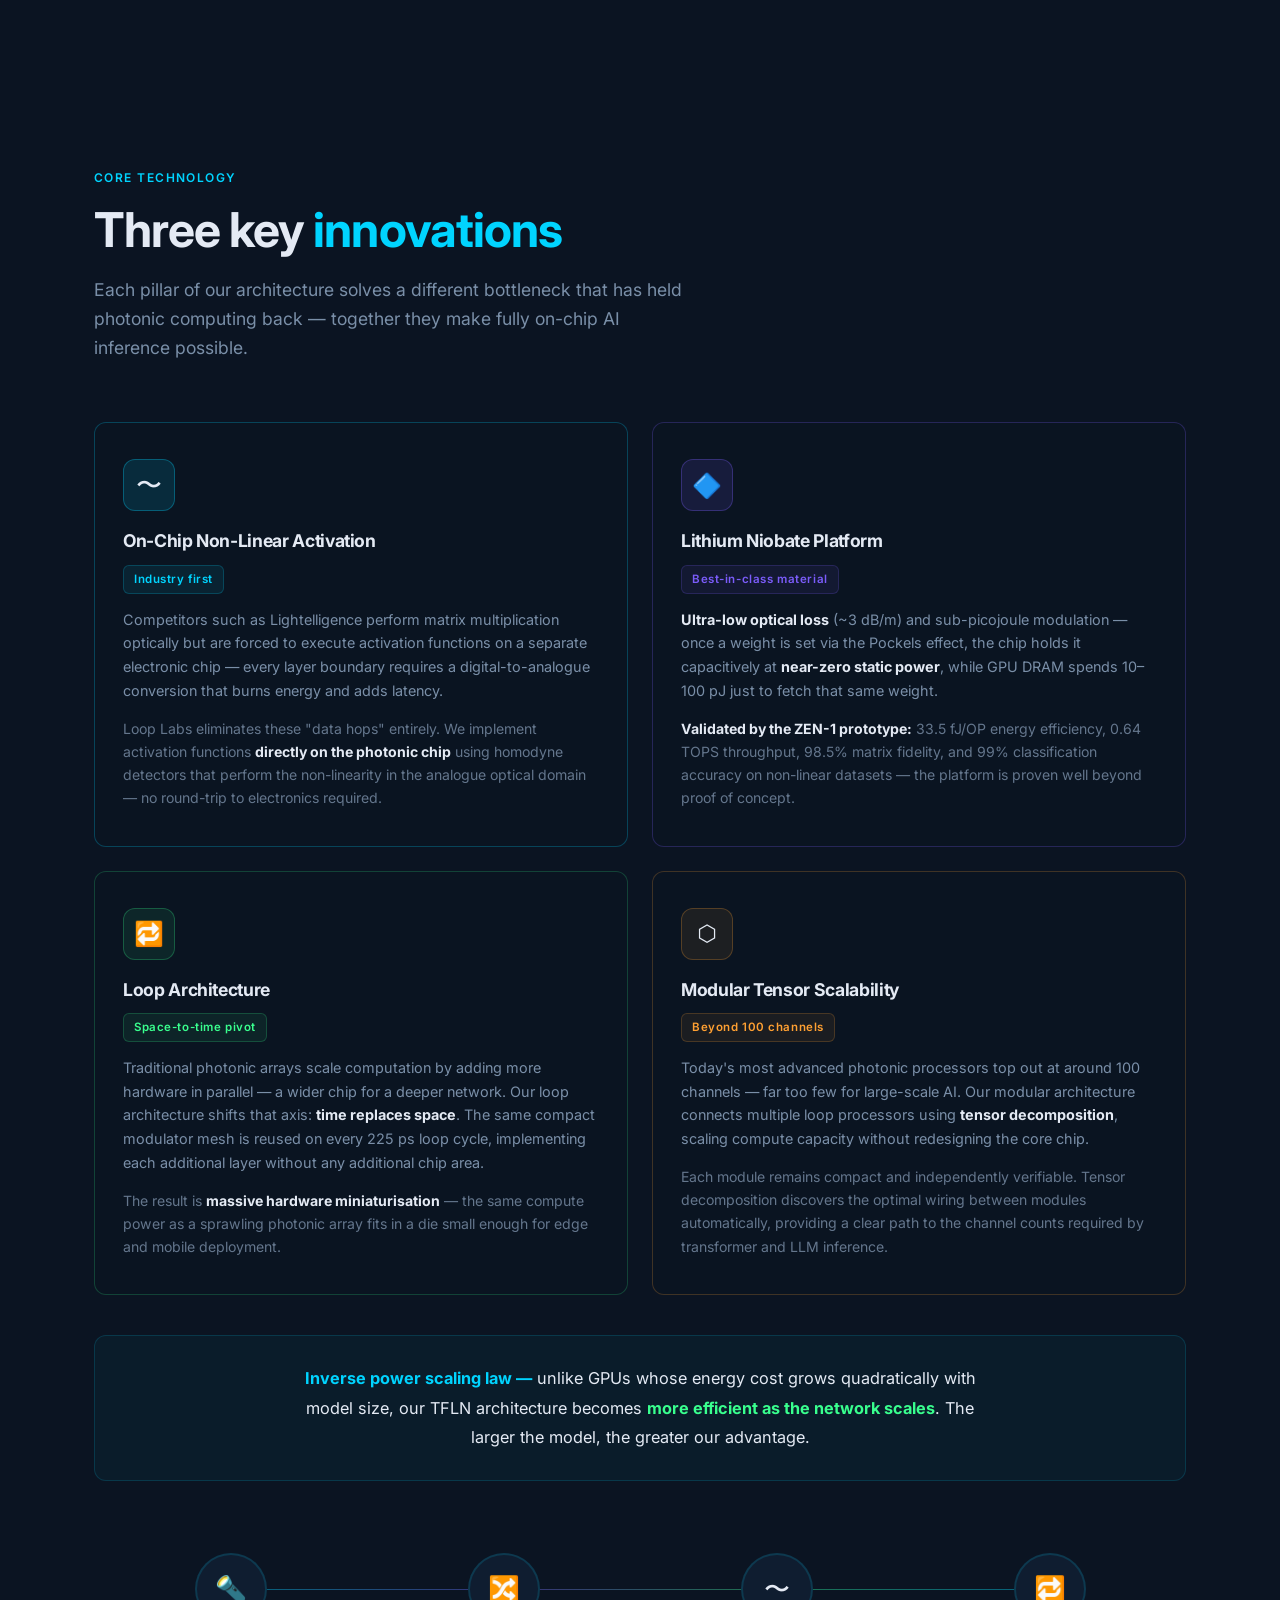
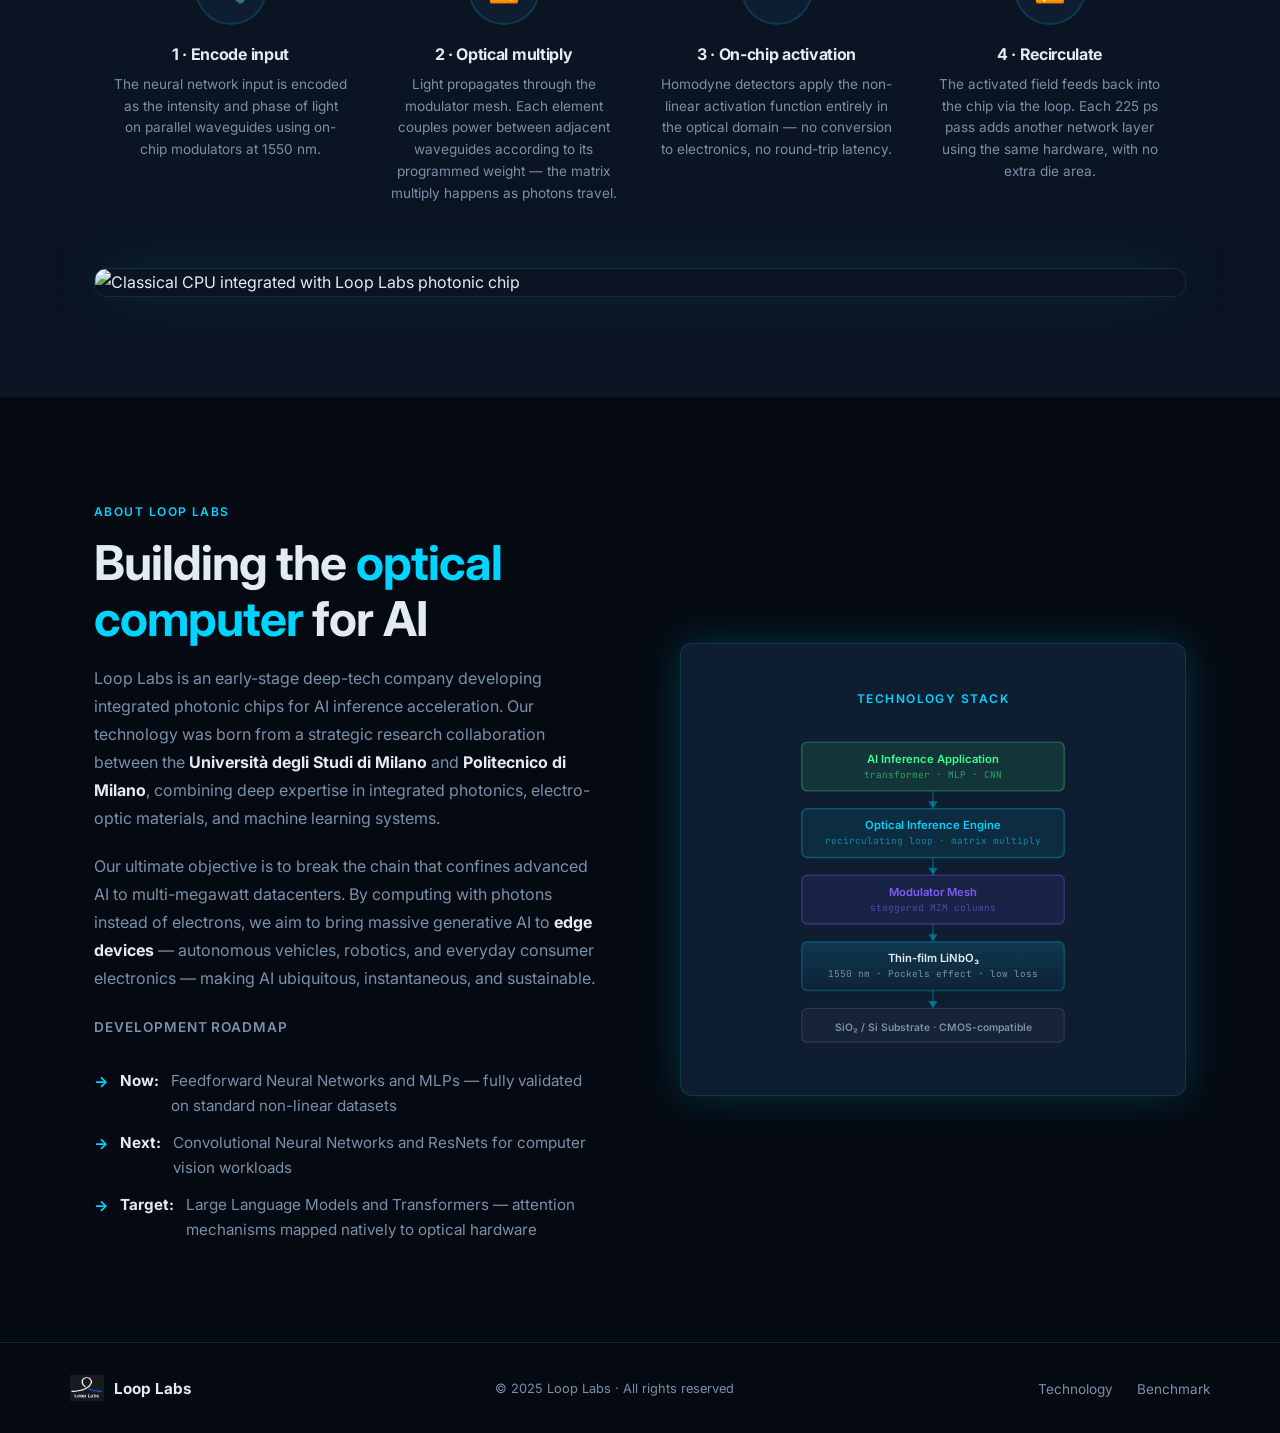
==== commit abf1dba2: "remove technology comparison" ====
--- a/index.html
+++ b/index.html
@@ -201,10 +201,9 @@
 <!-- ── Problem ──────────────────────────────────────────────────────────── -->
 <section id="problem">
   <div class="container">
-    <div class="problem-grid">
-      <div>
-        <span class="eyebrow">The challenge</span>
-        <h2 class="section-title">AI inference is an <span class="highlight">energy crisis</span></h2>
+    <div style="max-width:720px;">
+      <span class="eyebrow">The challenge</span>
+      <h2 class="section-title">AI inference is an <span class="highlight">energy crisis</span></h2>
         <p style="color:var(--muted);margin-bottom:20px;line-height:1.75;">
           Training a large language model emits as much CO₂ as a transatlantic flight.
           But the real scale problem is <strong style="color:var(--text)">inference</strong> — the billions of
@@ -222,7 +221,6 @@
           coherently with <strong style="color:var(--text)">near-zero marginal energy per operation</strong>.
           Once the weights are set, the optical field propagates and computes for free.
         </p>
-      </div>
     </div>
     <div style="margin-top:48px;">
       <img src="ai_energy.png" alt="AI energy consumption growth chart" style="width:100%;border-radius:var(--radius);display:block;" />
@@ -311,11 +309,6 @@
     <p style="text-align:center;font-size:0.78rem;color:var(--muted);margin-top:28px;">
       Figures derived from the Loop Labs physics digital twin. GPU model: NVIDIA A100 FP32, full energy including DRAM fetch, compute, and static power at 400 W TDP.
     </p>
-
-    <!-- comparison.png figure -->
-    <div style="margin-top:56px;border-radius:var(--radius);overflow:hidden;border:1px solid var(--border);box-shadow:var(--glow);">
-      <img src="comparison.png" alt="Energy and latency comparison chart — Loop Labs photonic chip vs GPU" style="width:100%;height:auto;display:block;" />
-    </div>
   </div>
 </section>
 
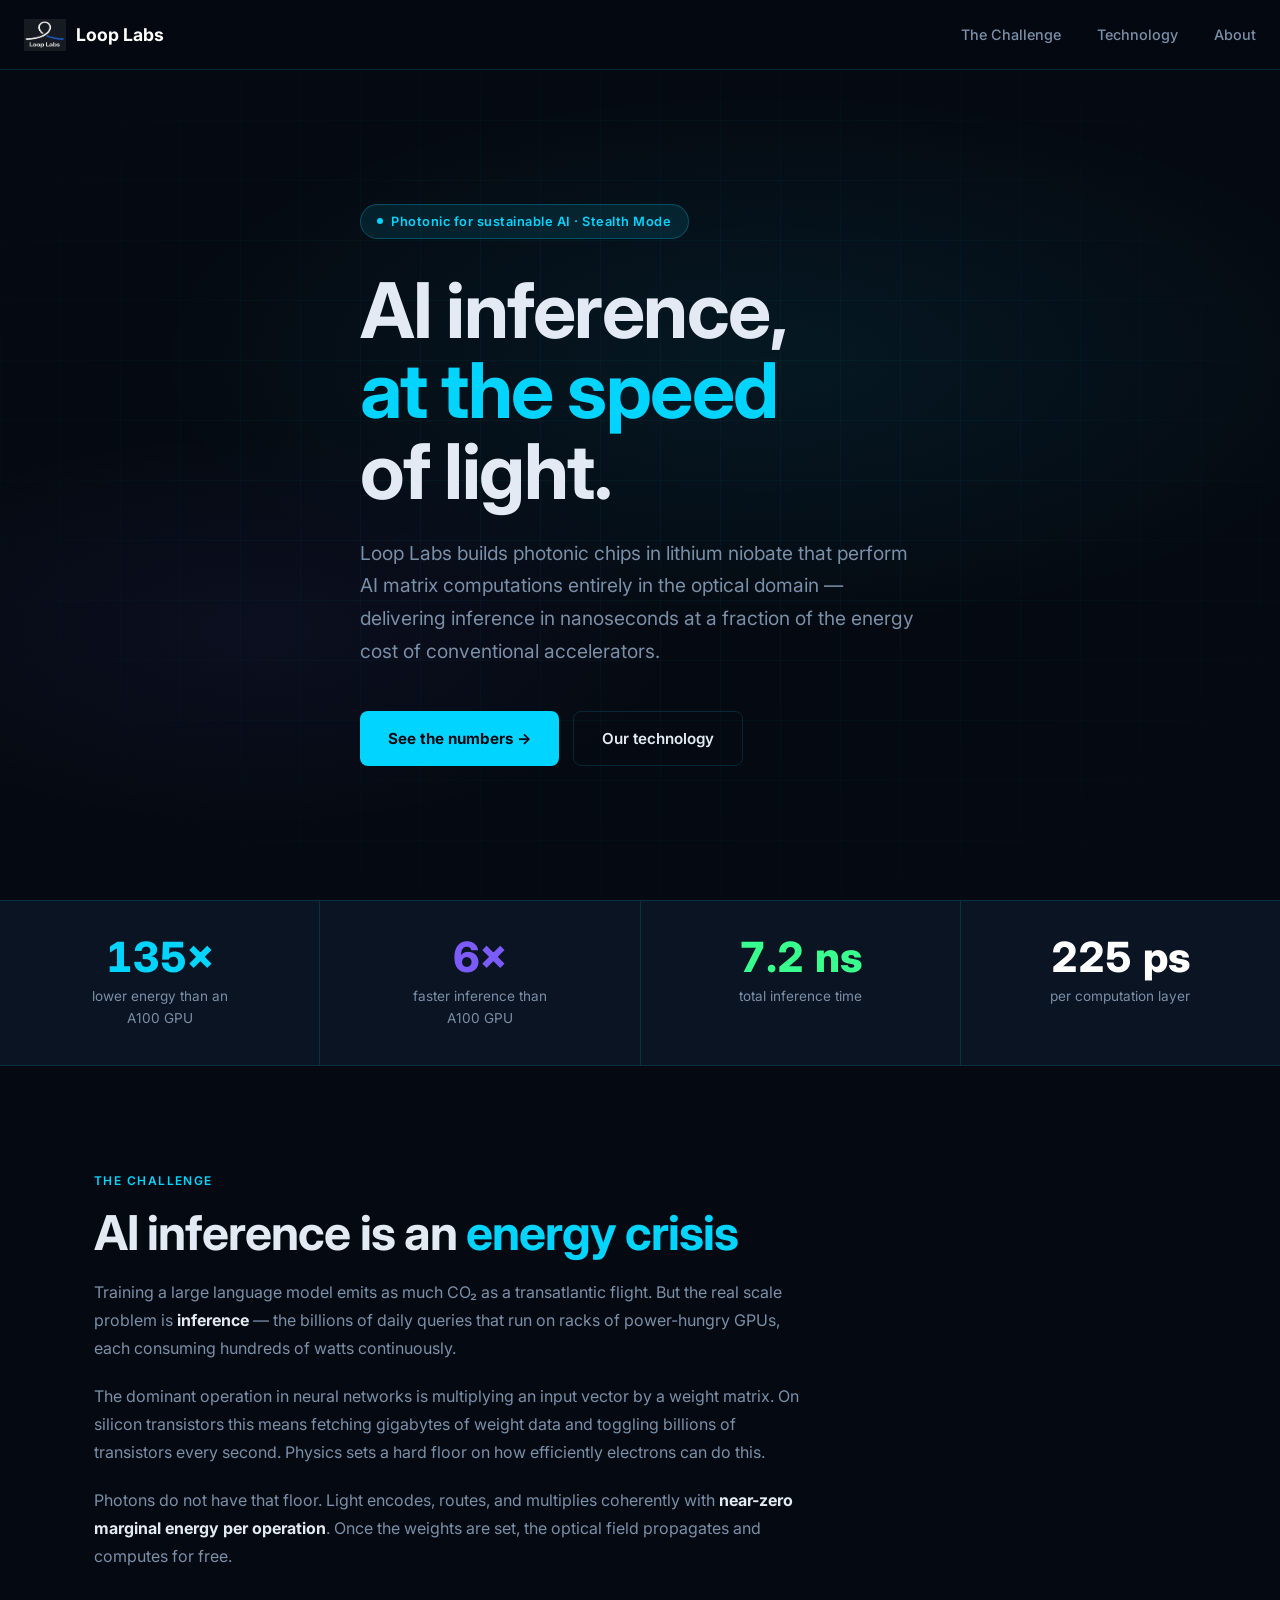
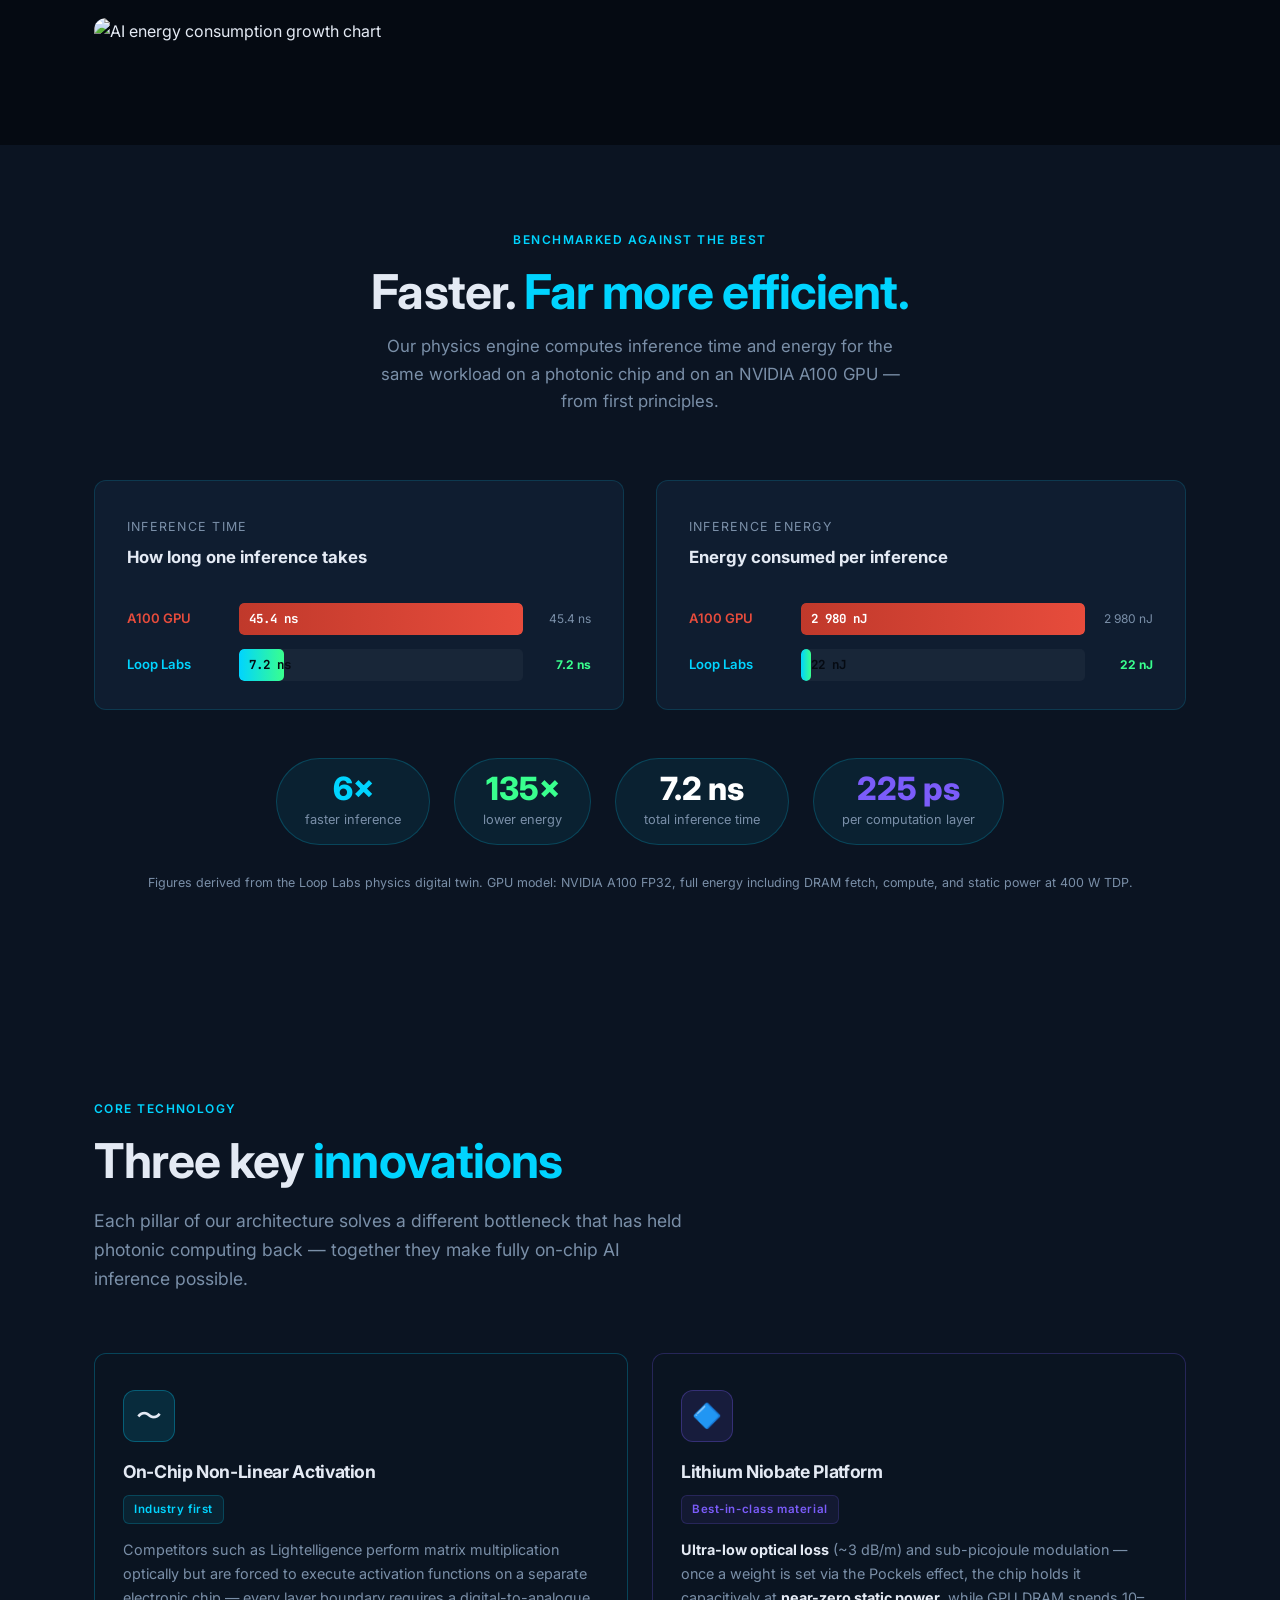
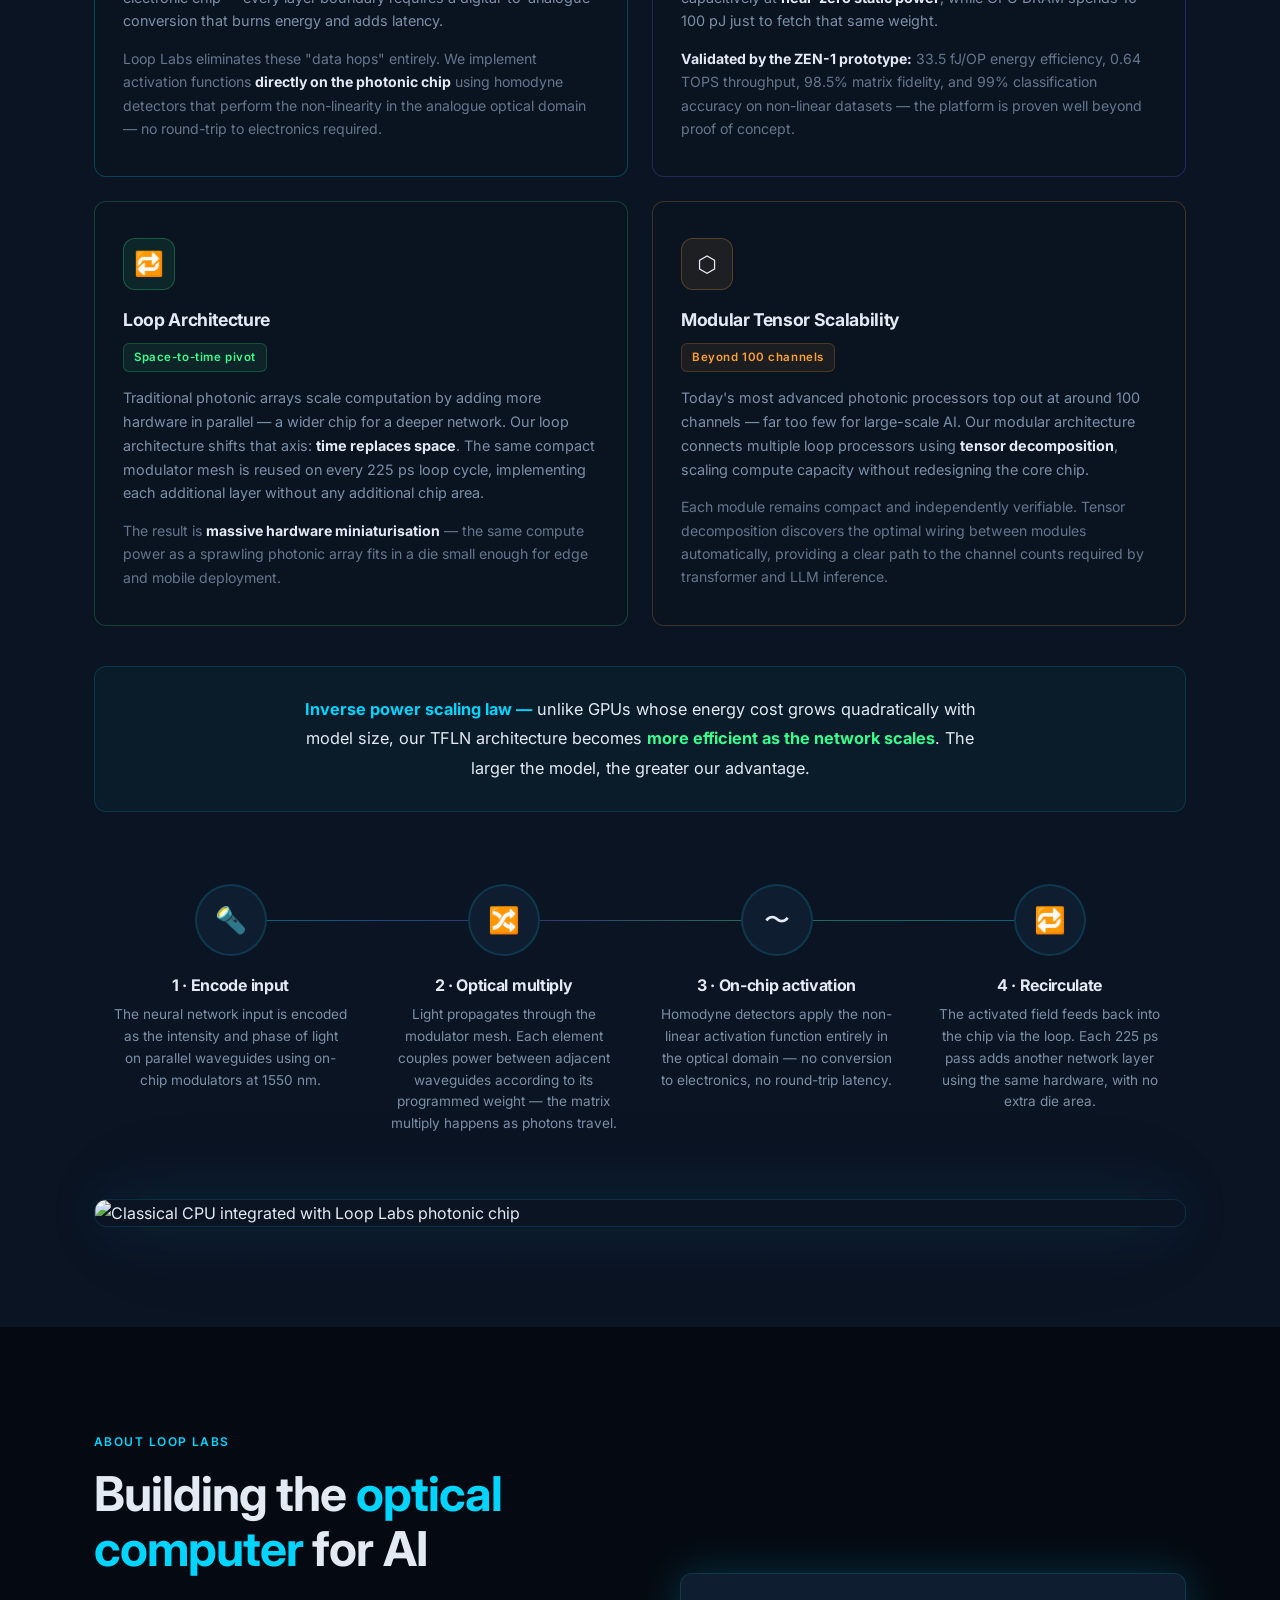
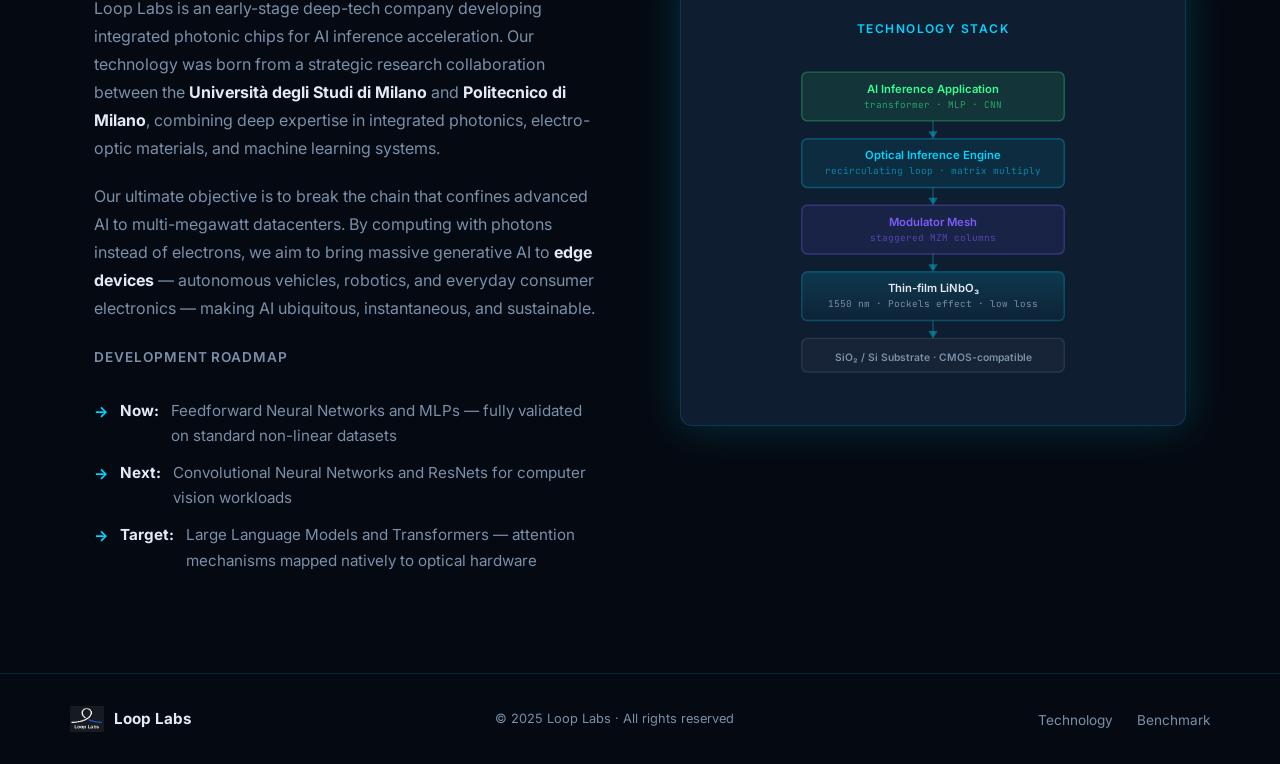
==== commit 573c5bb3: "update dataroom" ====
--- a/index.html
+++ b/index.html
@@ -138,7 +138,7 @@
 <!-- ── Navigation ──────────────────────────────────────────────────────── -->
 <nav id="navbar">
   <div class="nav-logo">
-    <img src="logo.png" alt="Loop Labs" onerror="this.style.display='none'" />
+    <img src="assets/logo.png" alt="Loop Labs" onerror="this.style.display='none'" />
     Loop Labs
   </div>
   <ul class="nav-links">
@@ -223,7 +223,7 @@
         </p>
     </div>
     <div style="margin-top:48px;">
-      <img src="ai_energy.png" alt="AI energy consumption growth chart" style="width:100%;border-radius:var(--radius);display:block;" />
+      <img src="assets/ai_energy.png" alt="AI energy consumption growth chart" style="width:100%;border-radius:var(--radius);display:block;" />
     </div>
   </div>
 </section>
@@ -452,7 +452,7 @@
 
     <!-- Final product: classical + photonic integration -->
     <div style="margin-top:64px;border-radius:var(--radius);overflow:hidden;border:1px solid var(--border);box-shadow:0 0 60px rgba(0,212,255,0.12),0 0 120px rgba(123,92,250,0.08);">
-      <img src="chip.png" alt="Classical CPU integrated with Loop Labs photonic chip" style="width:100%;height:auto;display:block;" />
+      <img src="assets/chip.png" alt="Classical CPU integrated with Loop Labs photonic chip" style="width:100%;height:auto;display:block;" />
     </div>
 
   </div>
@@ -540,7 +540,7 @@
 <footer>
   <div class="footer-inner">
     <div class="footer-logo">
-      <img src="logo.png" alt="Loop Labs" onerror="this.style.display='none'" />
+      <img src="assets/logo.png" alt="Loop Labs" onerror="this.style.display='none'" />
       Loop Labs
     </div>
     <span class="footer-copy">© 2025 Loop Labs · All rights reserved</span>
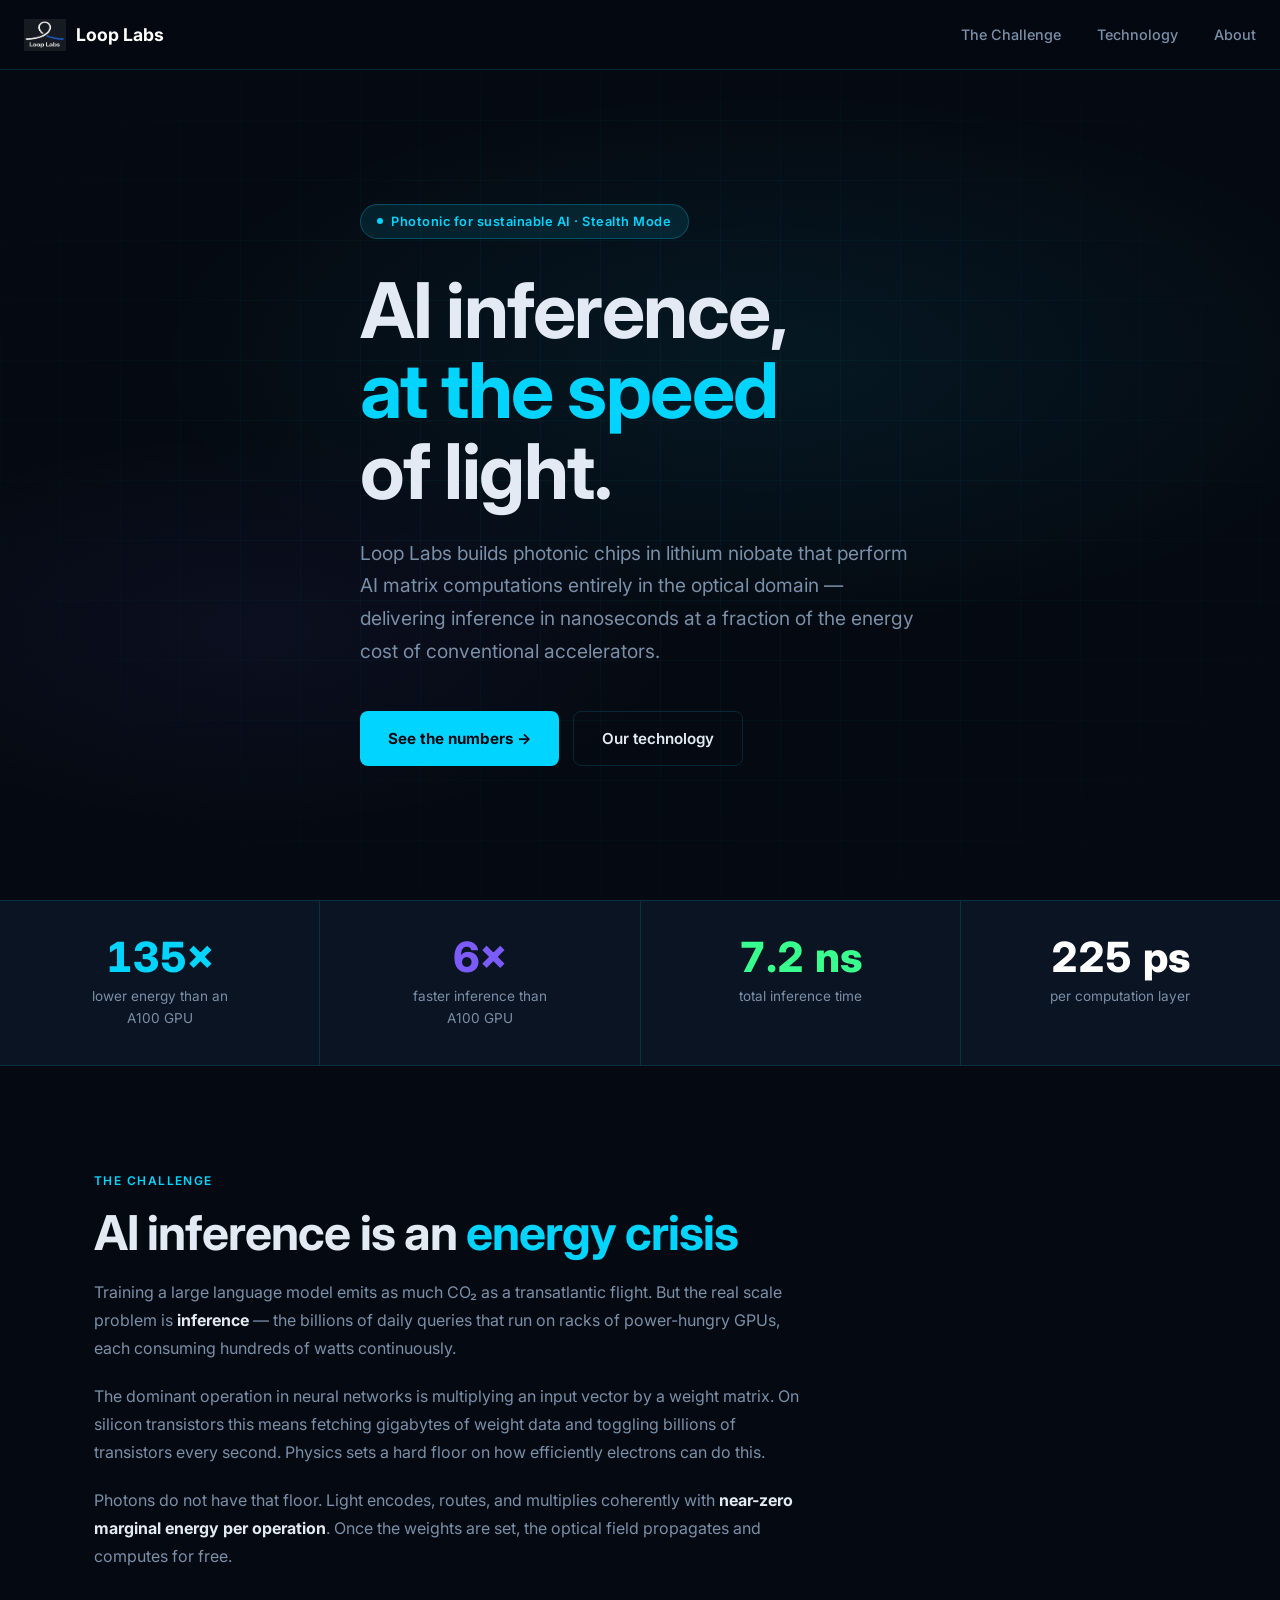
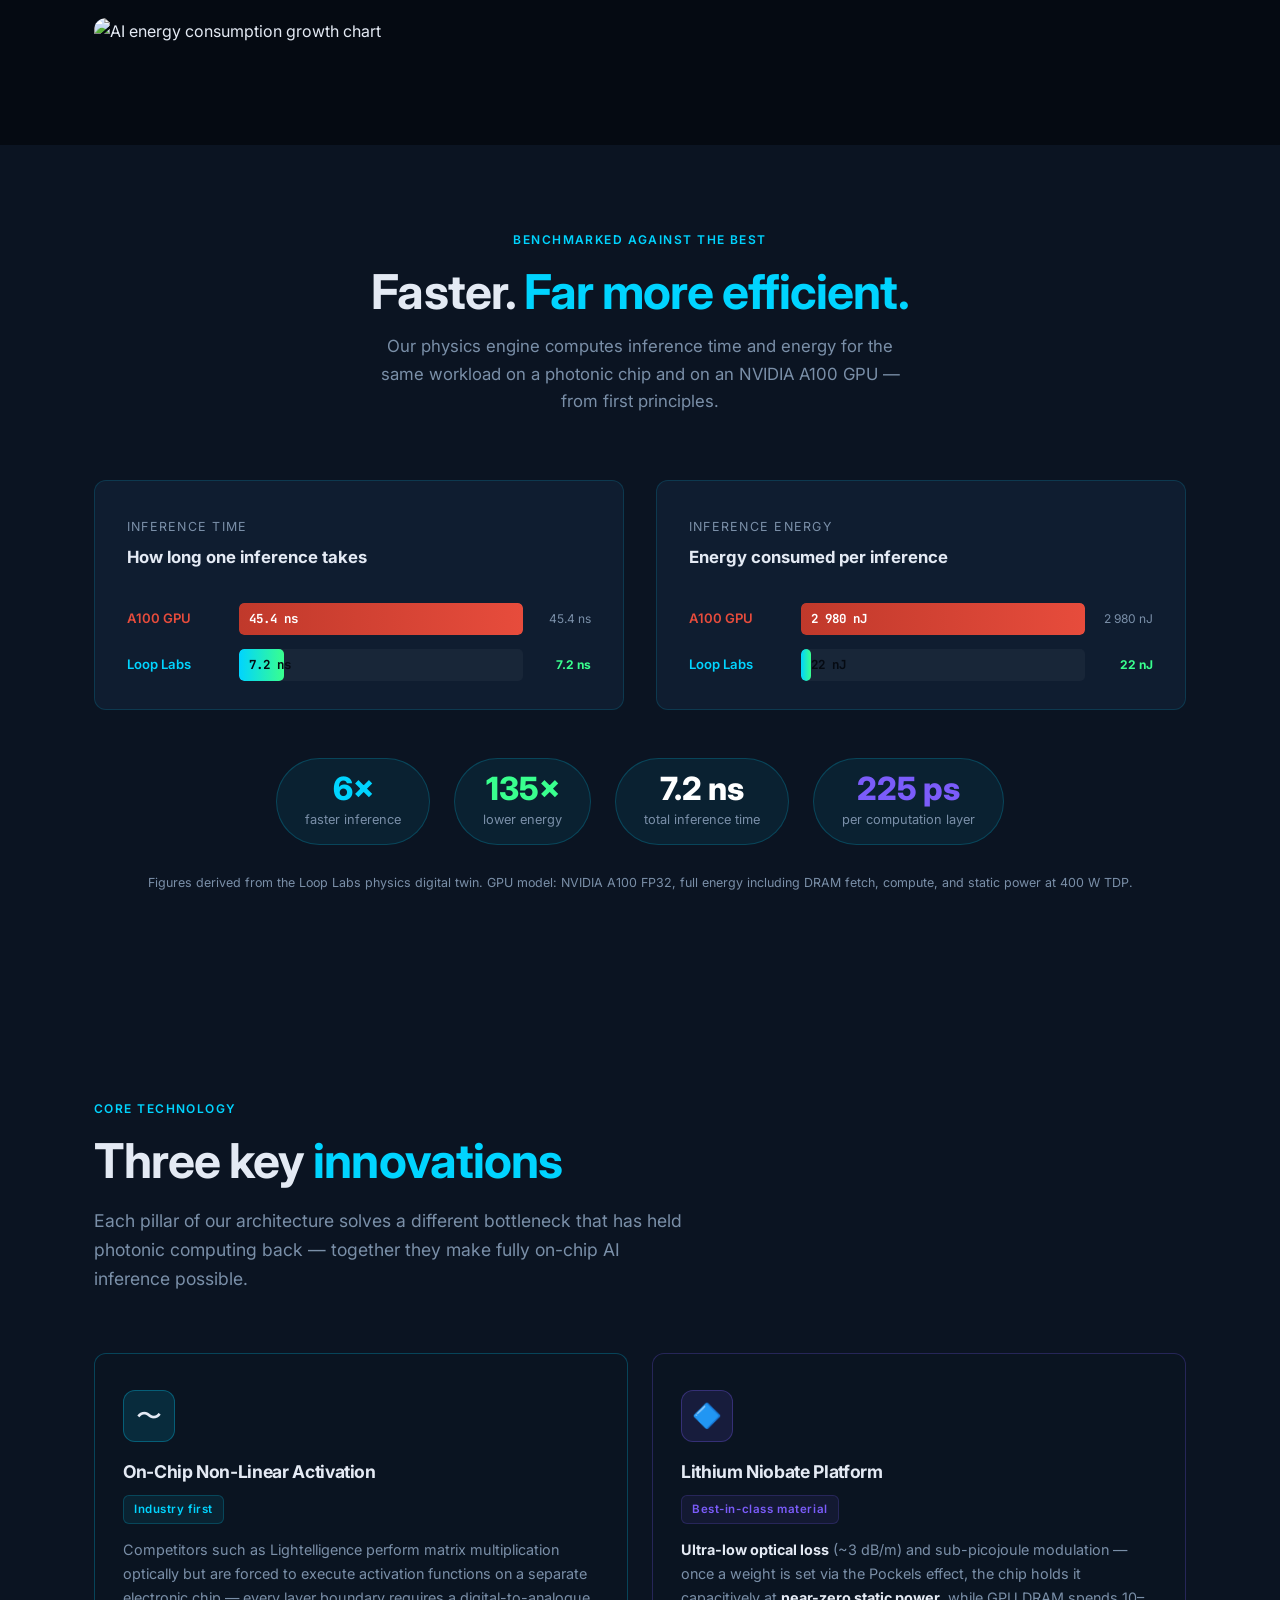
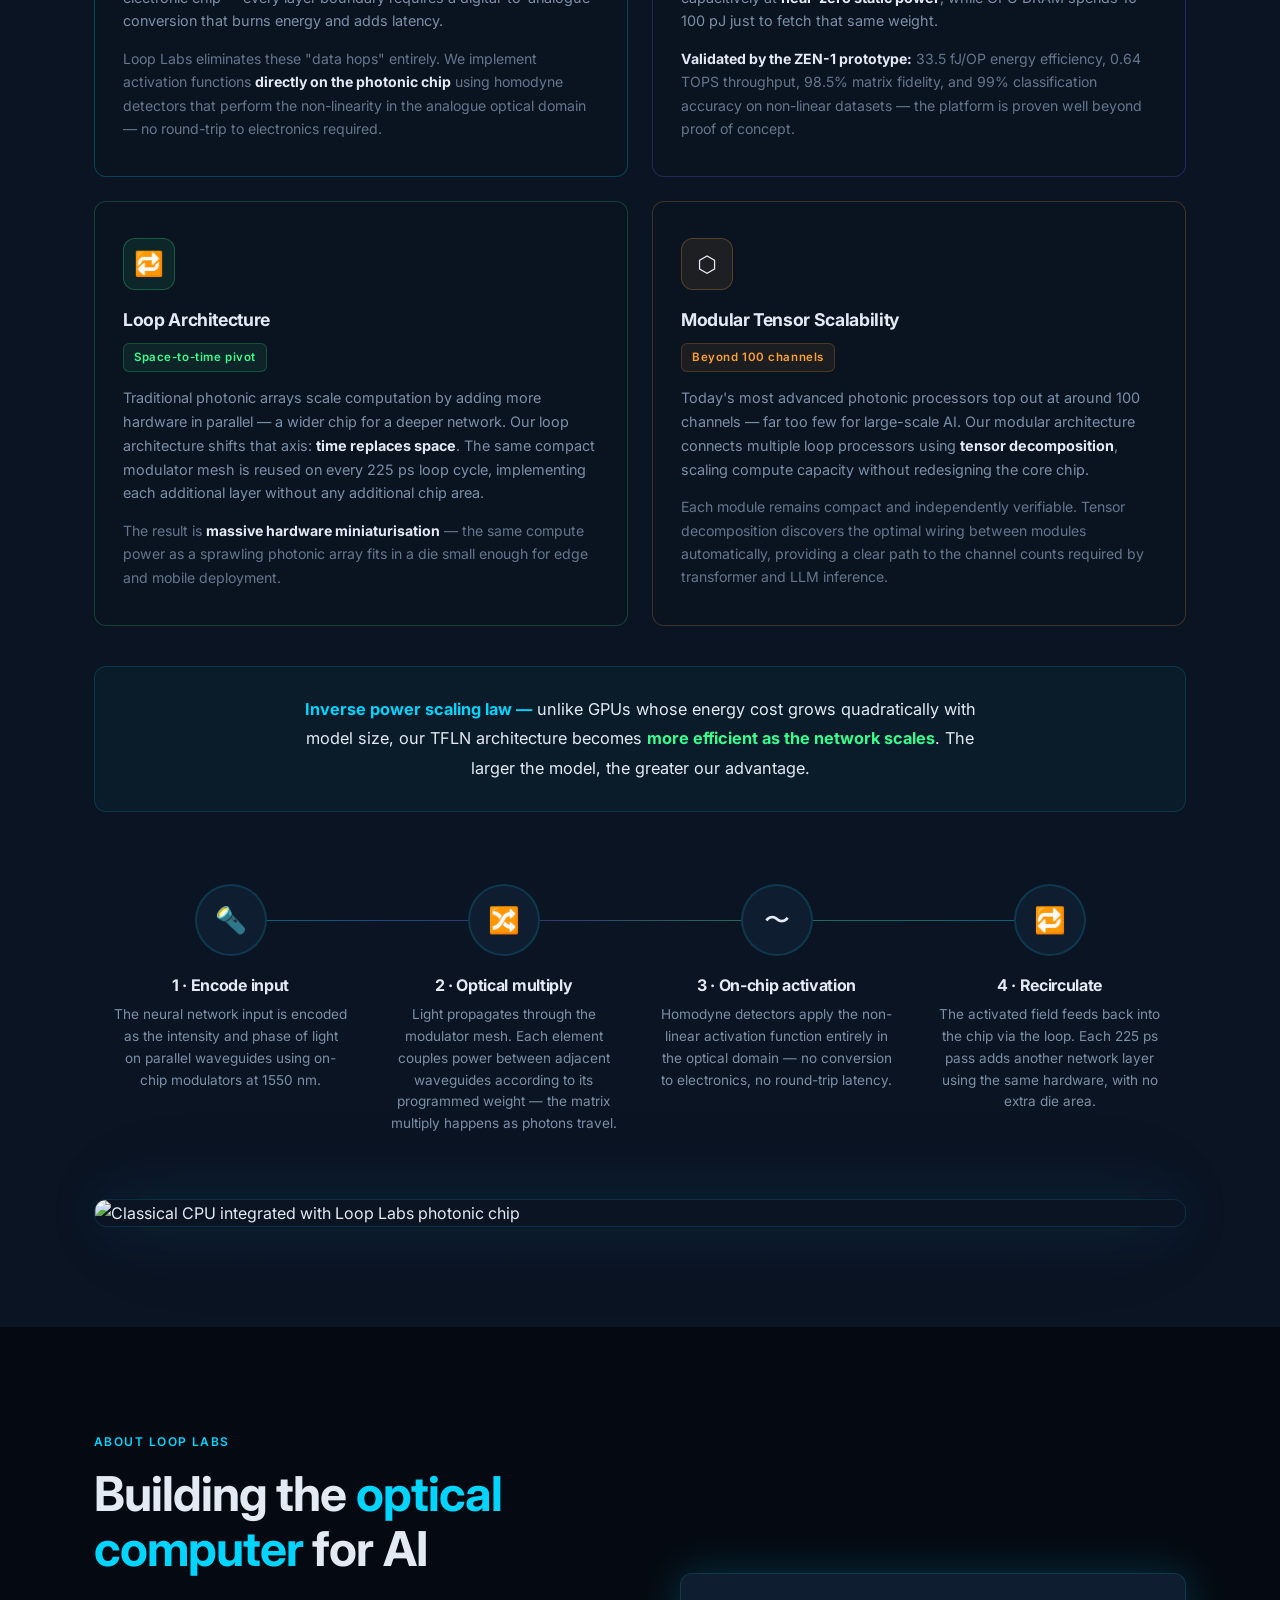
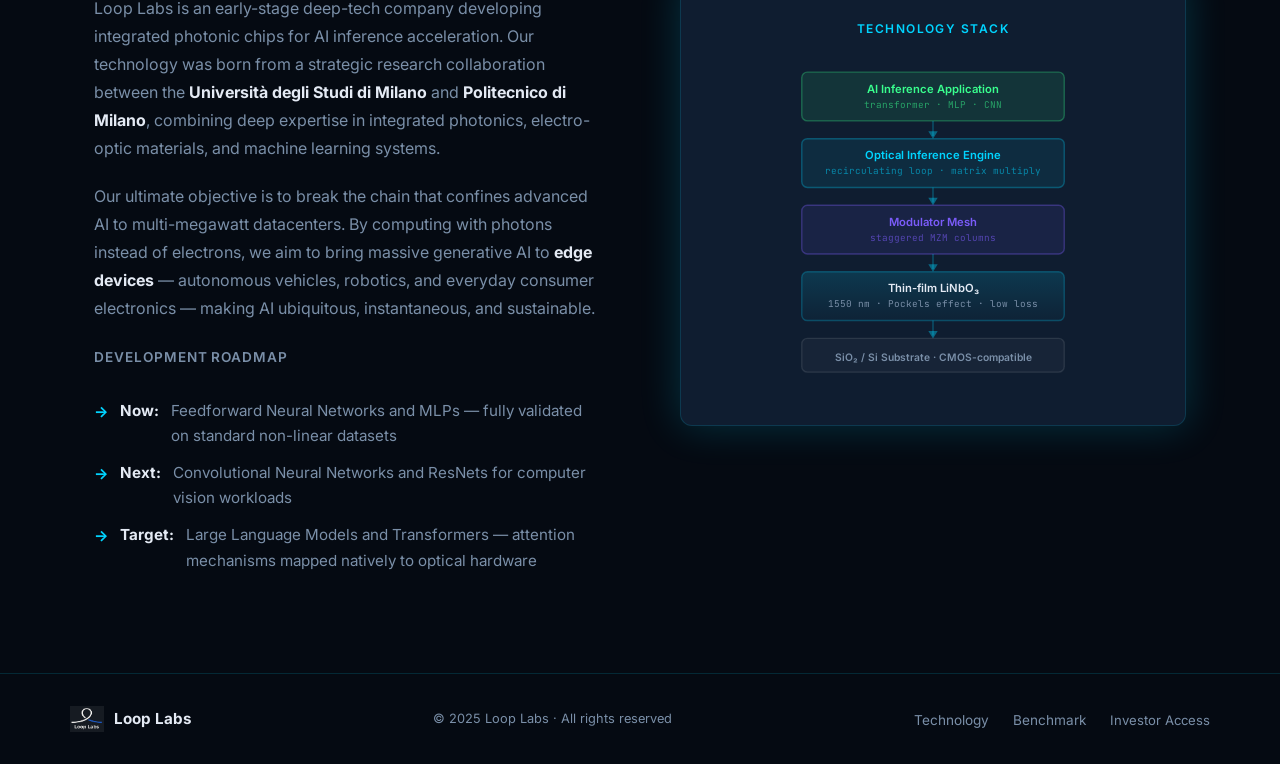
==== commit eaf5ea80: "update pass code on dataroom" ====
--- a/index.html
+++ b/index.html
@@ -547,6 +547,7 @@
     <ul class="footer-links">
       <li><a href="#technology">Technology</a></li>
       <li><a href="#comparison">Benchmark</a></li>
+      <li><a href="dataroom.html" style="color:var(--muted);font-size:0.82rem;">Investor Access</a></li>
     </ul>
   </div>
 </footer>
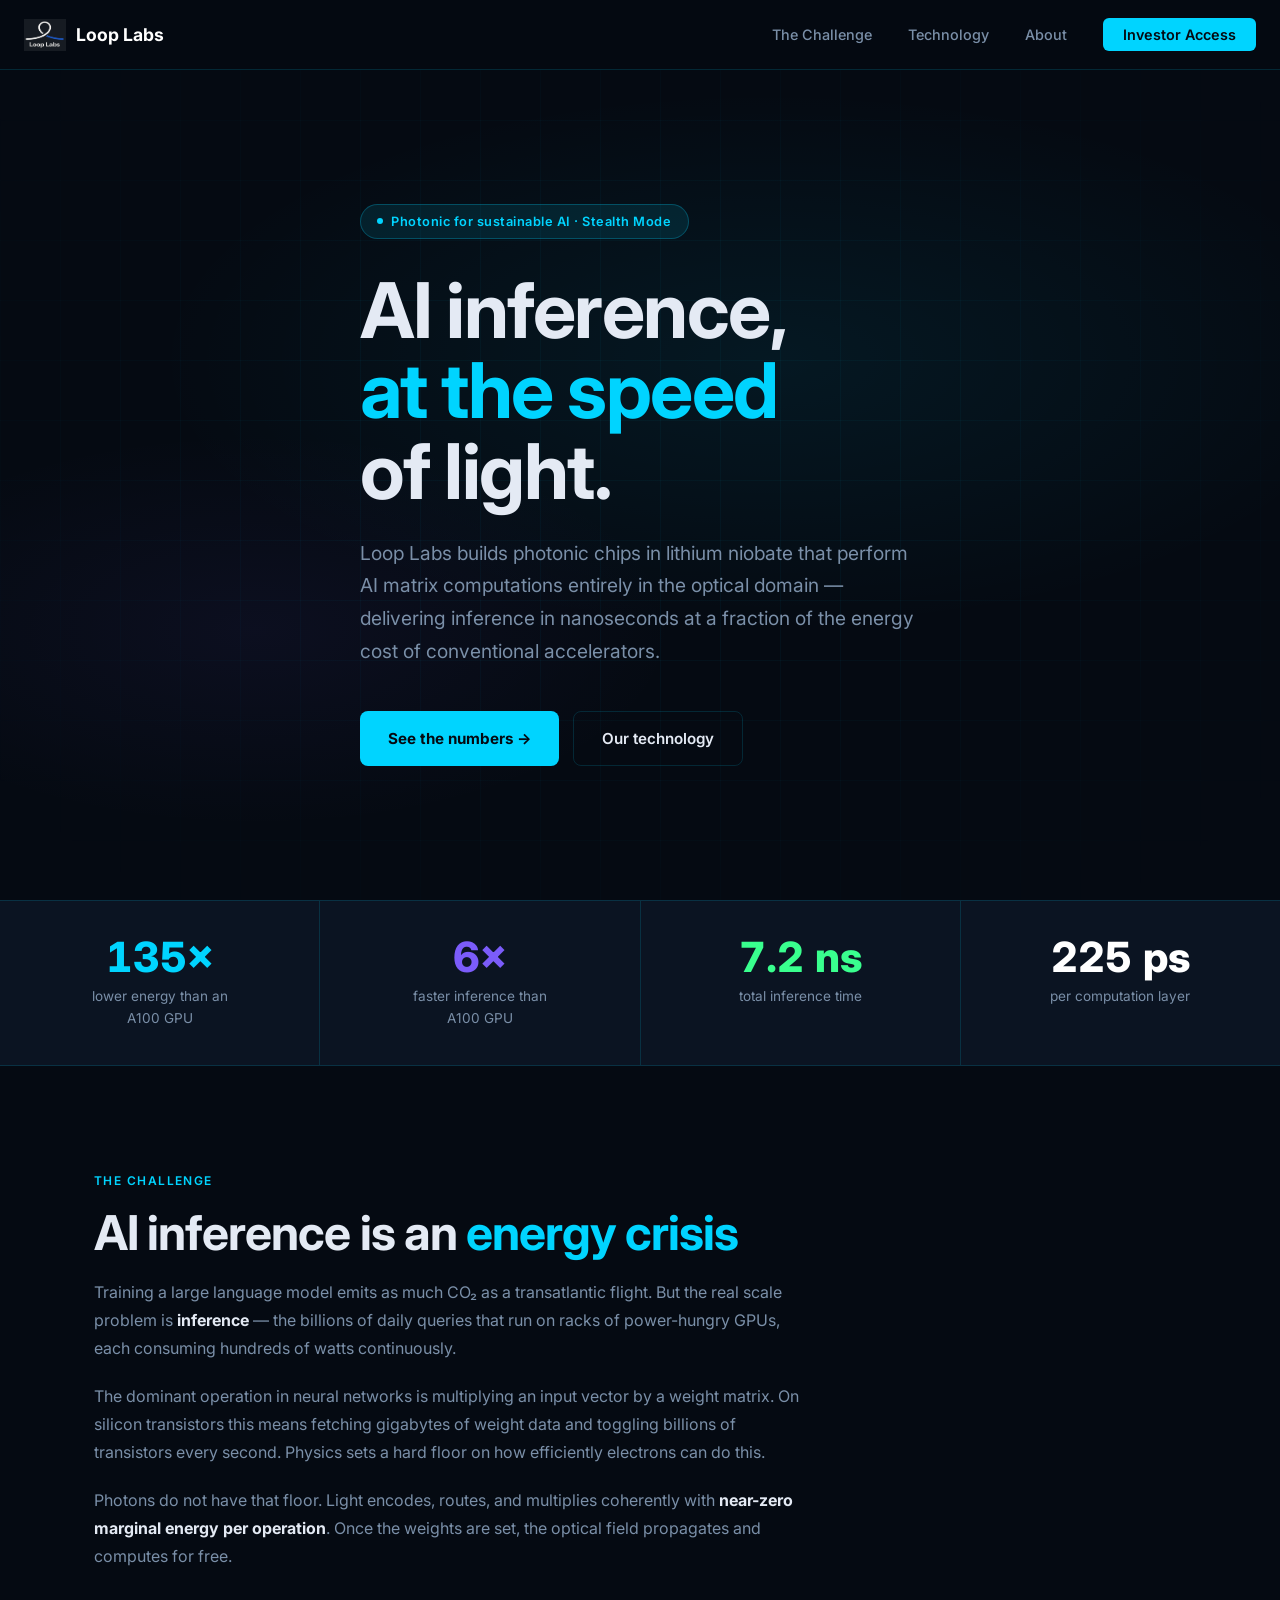
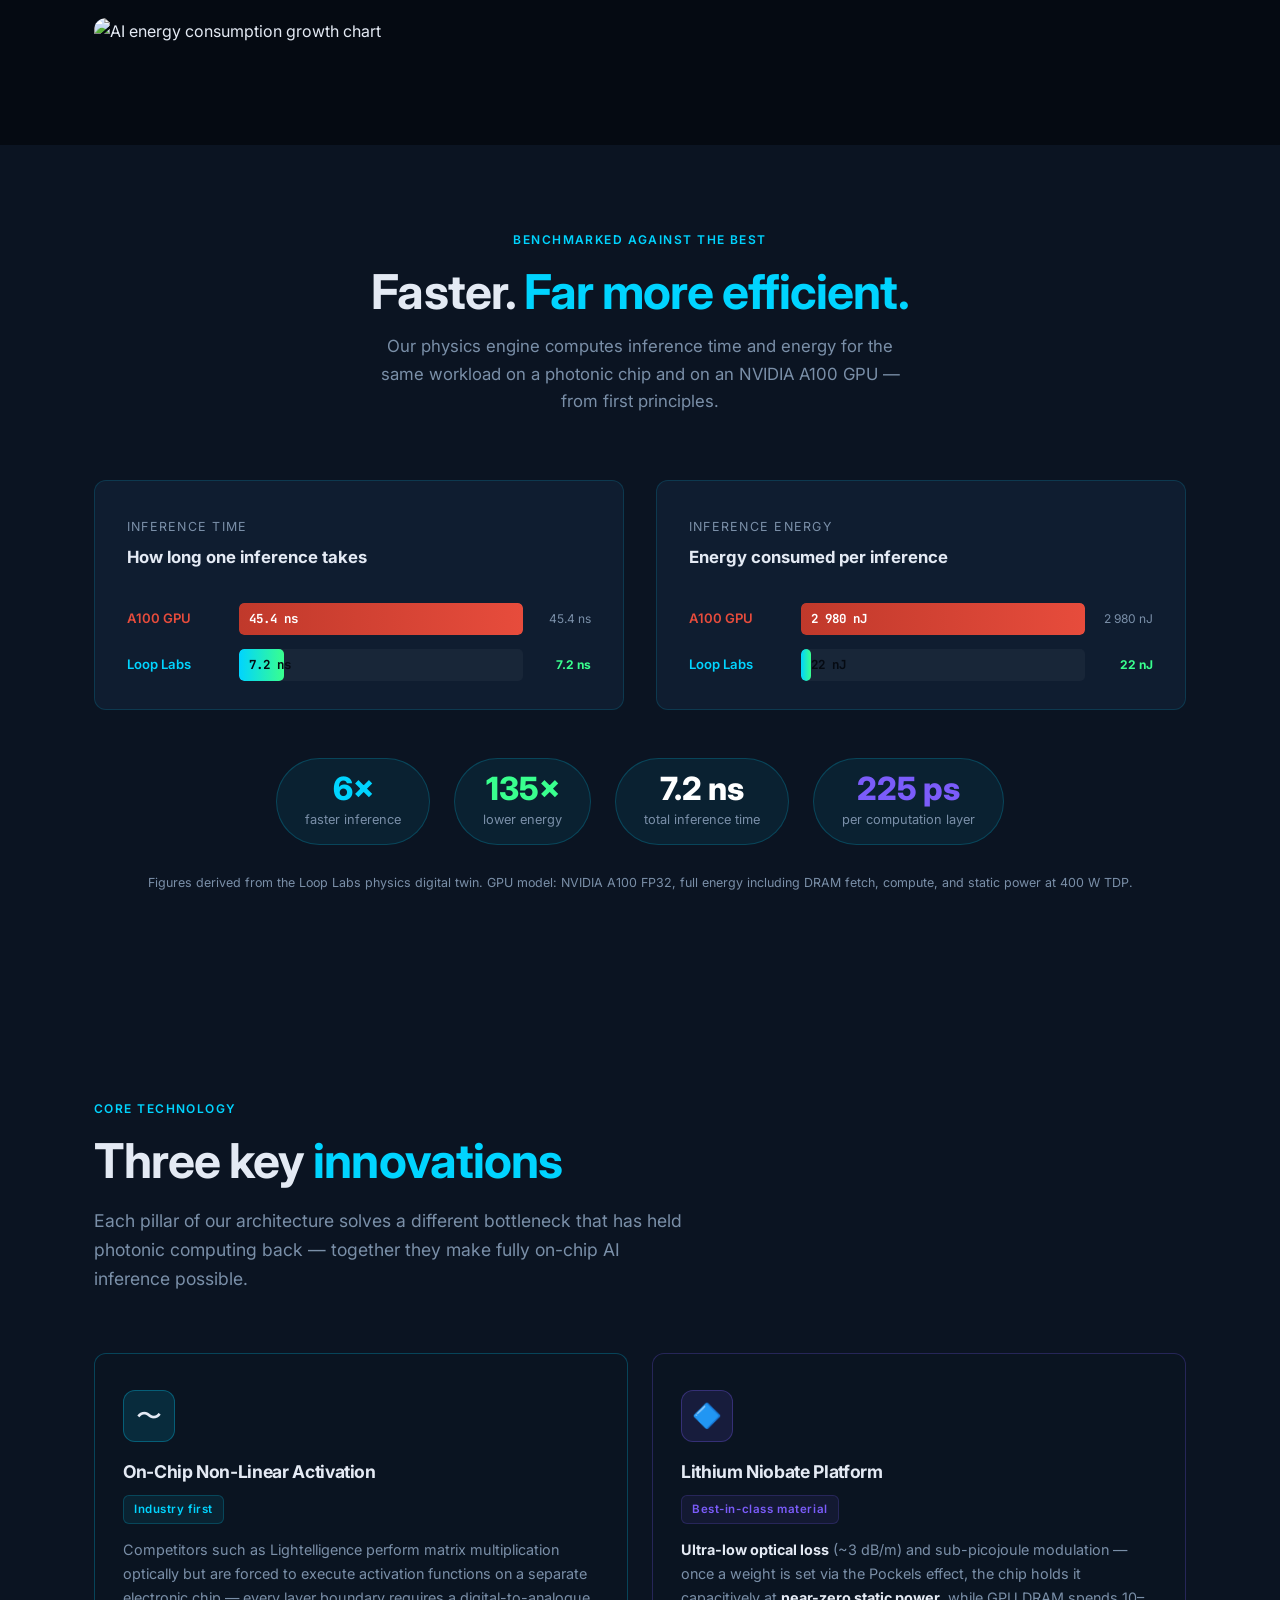
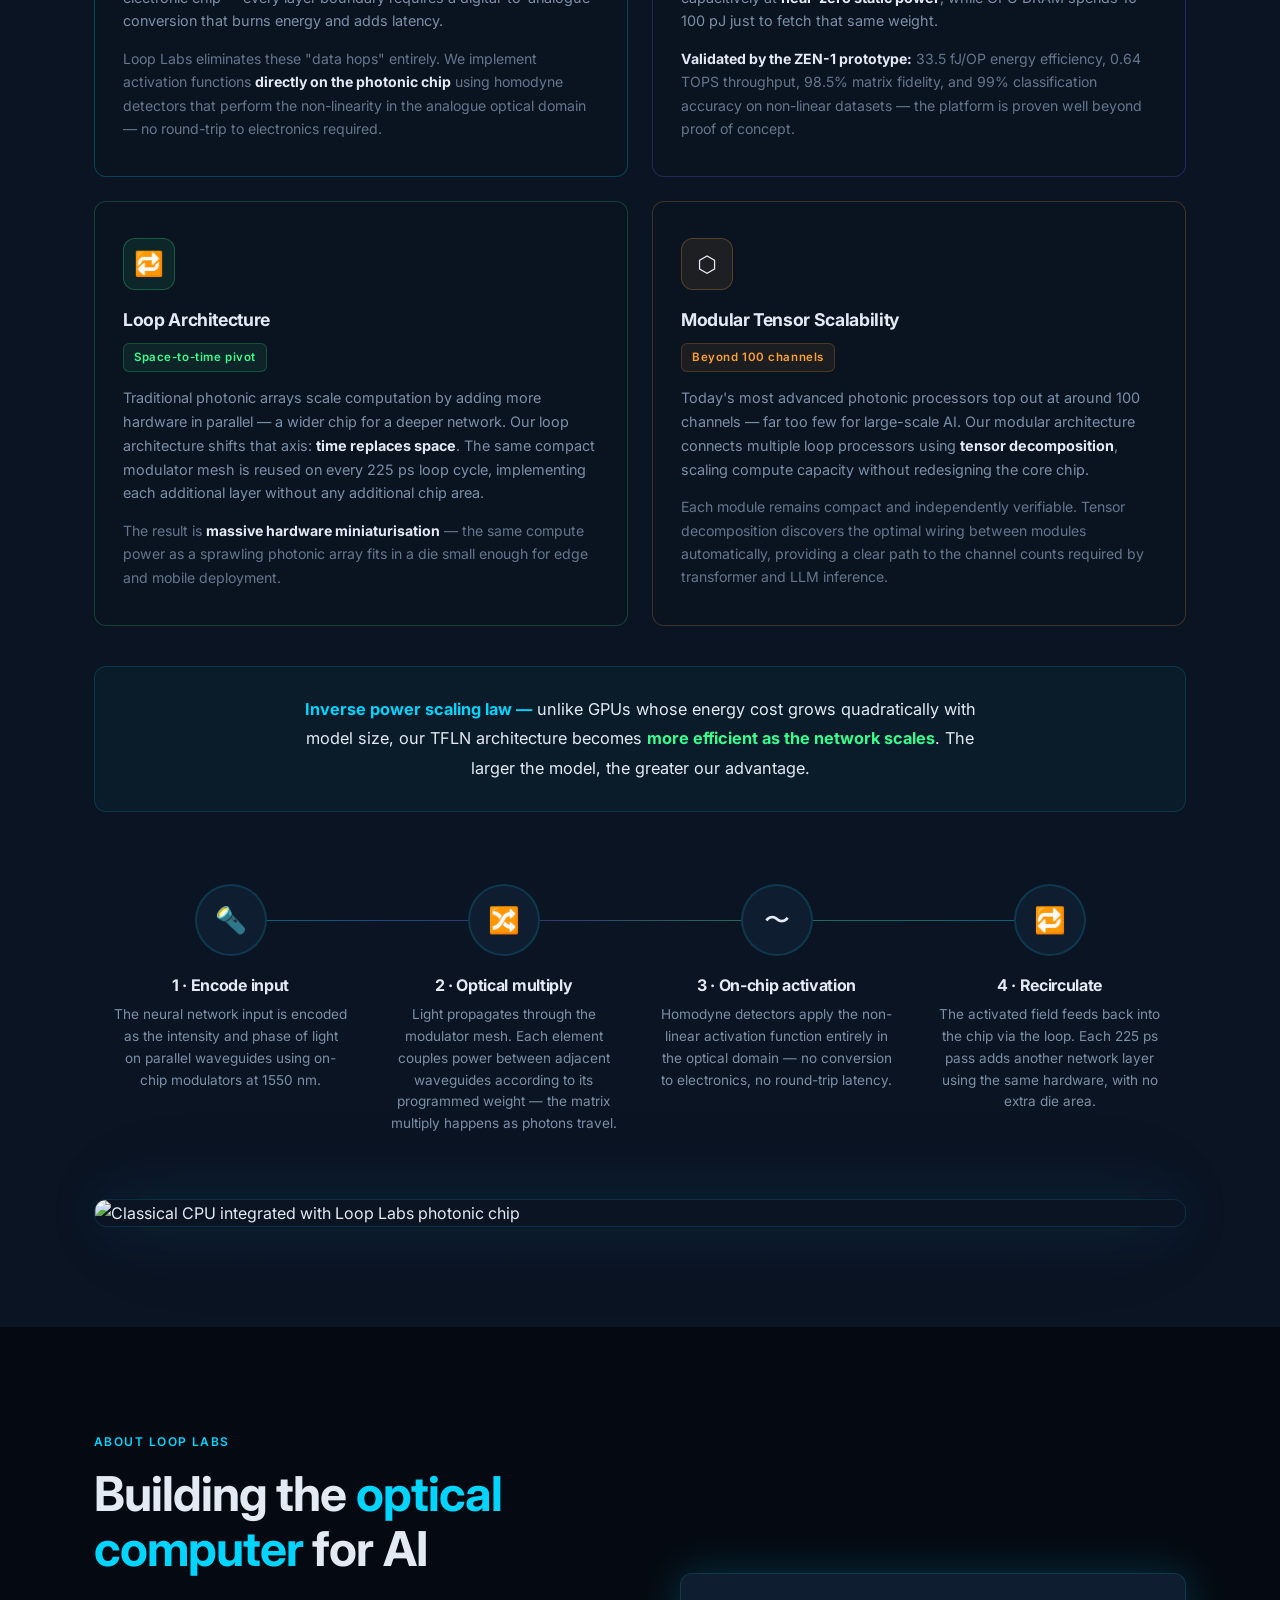
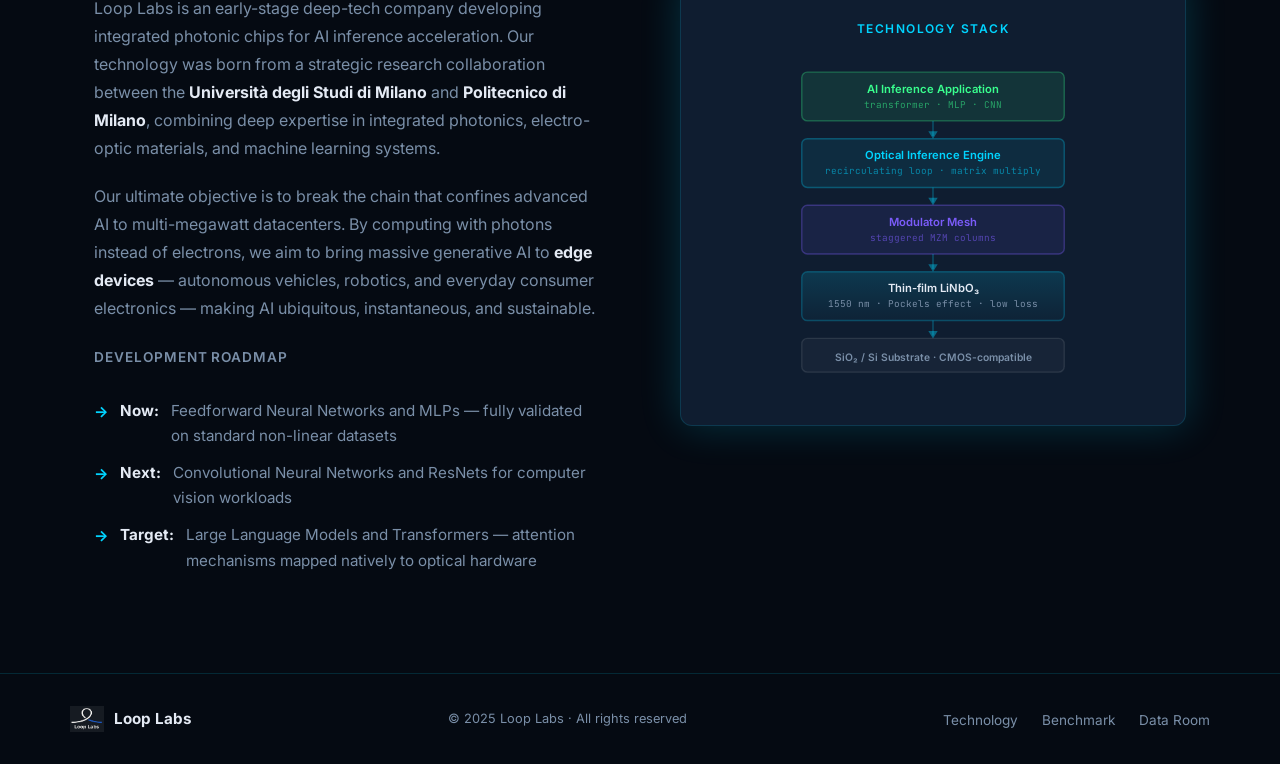
==== commit 5f3fb00b: "last push" ====
--- a/index.html
+++ b/index.html
@@ -145,6 +145,7 @@
     <li><a href="#problem">The Challenge</a></li>
     <li><a href="#technology">Technology</a></li>
     <li><a href="#about">About</a></li>
+    <li><a href="dataroom.html" class="nav-cta">Investor Access</a></li>
   </ul>
 </nav>
 
@@ -547,7 +548,7 @@
     <ul class="footer-links">
       <li><a href="#technology">Technology</a></li>
       <li><a href="#comparison">Benchmark</a></li>
-      <li><a href="dataroom.html" style="color:var(--muted);font-size:0.82rem;">Investor Access</a></li>
+      <li><a href="dataroom.html">Data Room</a></li>
     </ul>
   </div>
 </footer>
